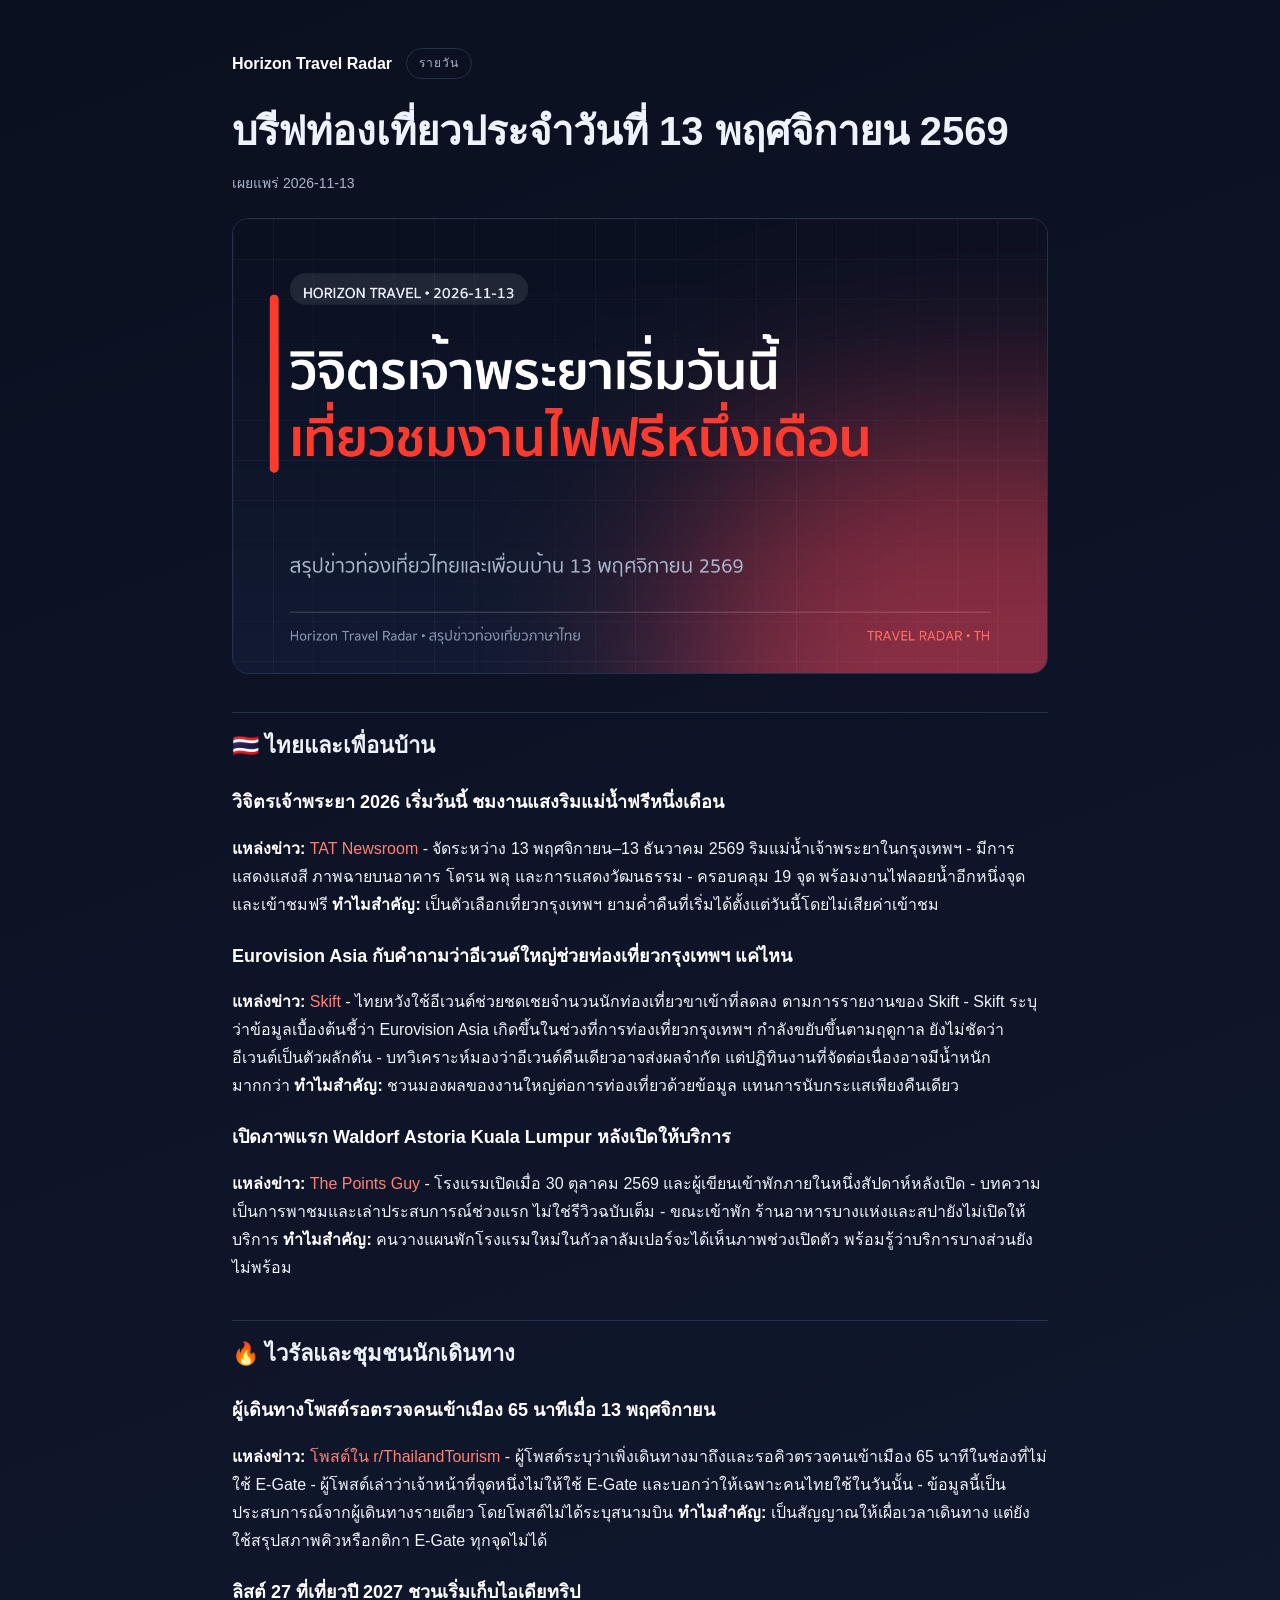
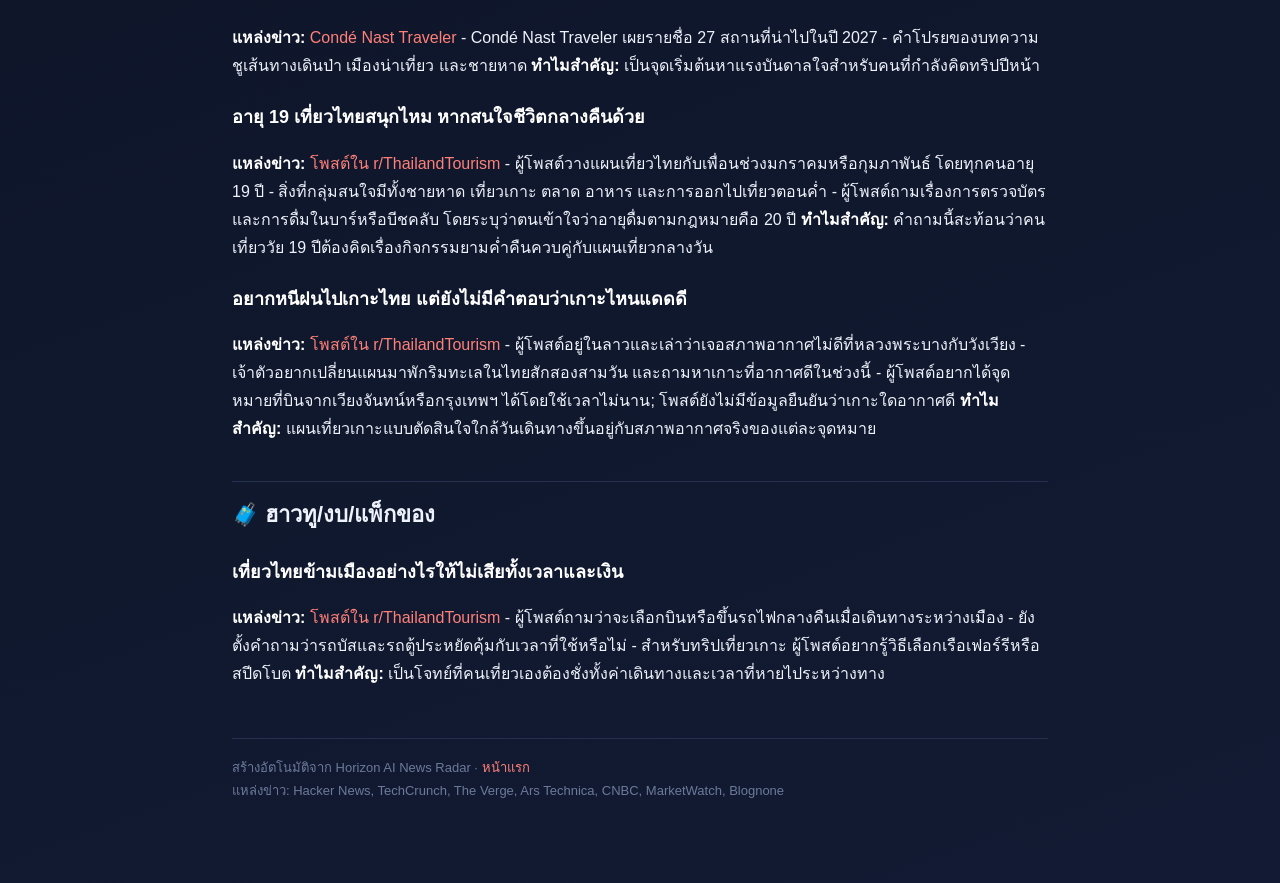
==== docs/2026-11-13.html @ cc233606 "radar: 2026-11-13" ====
<!doctype html>
<html lang="th"><head>
<meta charset="utf-8">
<meta name="viewport" content="width=device-width,initial-scale=1">
<title>บรีฟท่องเที่ยวประจำวันที่ 13 พฤศจิกายน 2569</title>
<meta name="description" content="Horizon AI News Radar — สรุปข่าว AI/เทคโนโลยี/การเงิน ภาษาไทยรายวัน">
<meta property="og:title" content="บรีฟท่องเที่ยวประจำวันที่ 13 พฤศจิกายน 2569">
<meta property="og:description" content="สรุปข่าว AI/Tech/Finance ภาษาไทยรายวัน">
<meta property="og:image" content="https://tstevy3a.github.io/horizon-travel-radar/img/cover-2026-11-13.jpg">
<link rel="stylesheet" href="assets/style.css">
</head><body><div class="wrap">
<header class="top">
  <a href="index.html" style="color:#fff;font-weight:700;font-size:16px">Horizon Travel Radar</a>
  <span class="badge">รายวัน</span>
</header>
<h1>บรีฟท่องเที่ยวประจำวันที่ 13 พฤศจิกายน 2569</h1>
<p class="meta">เผยแพร่ 2026-11-13</p>
<img class="cover" src="img/cover-2026-11-13.jpg" alt="ภาพปกข่าว 2026-11-13">
<article><h2>🇹🇭 ไทยและเพื่อนบ้าน</h2>
<h3>วิจิตรเจ้าพระยา 2026 เริ่มวันนี้ ชมงานแสงริมแม่น้ำฟรีหนึ่งเดือน</h3>
<p><strong>แหล่งข่าว:</strong> <a href="https://www.tatnews.org/2026/11/vijit-chao-phraya-2026-brings-a-month-long-spectacle-of-light-and-imagination-to-bangkoks-riverfront/">TAT Newsroom</a>
- จัดระหว่าง 13 พฤศจิกายน–13 ธันวาคม 2569 ริมแม่น้ำเจ้าพระยาในกรุงเทพฯ
- มีการแสดงแสงสี ภาพฉายบนอาคาร โดรน พลุ และการแสดงวัฒนธรรม
- ครอบคลุม 19 จุด พร้อมงานไฟลอยน้ำอีกหนึ่งจุด และเข้าชมฟรี
<strong>ทำไมสำคัญ:</strong> เป็นตัวเลือกเที่ยวกรุงเทพฯ ยามค่ำคืนที่เริ่มได้ตั้งแต่วันนี้โดยไม่เสียค่าเข้าชม</p>
<h3>Eurovision Asia กับคำถามว่าอีเวนต์ใหญ่ช่วยท่องเที่ยวกรุงเทพฯ แค่ไหน</h3>
<p><strong>แหล่งข่าว:</strong> <a href="https://skift.com/2026/11/12/one-night-in-bangkok-eurovision-asia-tests-thailands-bet-on-events/">Skift</a>
- ไทยหวังใช้อีเวนต์ช่วยชดเชยจำนวนนักท่องเที่ยวขาเข้าที่ลดลง ตามการรายงานของ Skift
- Skift ระบุว่าข้อมูลเบื้องต้นชี้ว่า Eurovision Asia เกิดขึ้นในช่วงที่การท่องเที่ยวกรุงเทพฯ กำลังขยับขึ้นตามฤดูกาล ยังไม่ชัดว่าอีเวนต์เป็นตัวผลักดัน
- บทวิเคราะห์มองว่าอีเวนต์คืนเดียวอาจส่งผลจำกัด แต่ปฏิทินงานที่จัดต่อเนื่องอาจมีน้ำหนักมากกว่า
<strong>ทำไมสำคัญ:</strong> ชวนมองผลของงานใหญ่ต่อการท่องเที่ยวด้วยข้อมูล แทนการนับกระแสเพียงคืนเดียว</p>
<h3>เปิดภาพแรก Waldorf Astoria Kuala Lumpur หลังเปิดให้บริการ</h3>
<p><strong>แหล่งข่าว:</strong> <a href="https://thepointsguy.com/hotel/reviews/waldorf-astoria-kuala-lumpur/">The Points Guy</a>
- โรงแรมเปิดเมื่อ 30 ตุลาคม 2569 และผู้เขียนเข้าพักภายในหนึ่งสัปดาห์หลังเปิด
- บทความเป็นการพาชมและเล่าประสบการณ์ช่วงแรก ไม่ใช่รีวิวฉบับเต็ม
- ขณะเข้าพัก ร้านอาหารบางแห่งและสปายังไม่เปิดให้บริการ
<strong>ทำไมสำคัญ:</strong> คนวางแผนพักโรงแรมใหม่ในกัวลาลัมเปอร์จะได้เห็นภาพช่วงเปิดตัว พร้อมรู้ว่าบริการบางส่วนยังไม่พร้อม</p>
<h2>🔥 ไวรัลและชุมชนนักเดินทาง</h2>
<h3>ผู้เดินทางโพสต์รอตรวจคนเข้าเมือง 65 นาทีเมื่อ 13 พฤศจิกายน</h3>
<p><strong>แหล่งข่าว:</strong> <a href="https://www.reddit.com/r/ThailandTourism/comments/1xv0k3v/airport_immigration_today_1311/">โพสต์ใน r/ThailandTourism</a>
- ผู้โพสต์ระบุว่าเพิ่งเดินทางมาถึงและรอคิวตรวจคนเข้าเมือง 65 นาทีในช่องที่ไม่ใช้ E-Gate
- ผู้โพสต์เล่าว่าเจ้าหน้าที่จุดหนึ่งไม่ให้ใช้ E-Gate และบอกว่าให้เฉพาะคนไทยใช้ในวันนั้น
- ข้อมูลนี้เป็นประสบการณ์จากผู้เดินทางรายเดียว โดยโพสต์ไม่ได้ระบุสนามบิน
<strong>ทำไมสำคัญ:</strong> เป็นสัญญาณให้เผื่อเวลาเดินทาง แต่ยังใช้สรุปสภาพคิวหรือกติกา E-Gate ทุกจุดไม่ได้</p>
<h3>ลิสต์ 27 ที่เที่ยวปี 2027 ชวนเริ่มเก็บไอเดียทริป</h3>
<p><strong>แหล่งข่าว:</strong> <a href="https://www.cntraveler.com/story/27-best-places-to-go-in-2027">Condé Nast Traveler</a>
- Condé Nast Traveler เผยรายชื่อ 27 สถานที่น่าไปในปี 2027
- คำโปรยของบทความชูเส้นทางเดินป่า เมืองน่าเที่ยว และชายหาด
<strong>ทำไมสำคัญ:</strong> เป็นจุดเริ่มต้นหาแรงบันดาลใจสำหรับคนที่กำลังคิดทริปปีหน้า</p>
<h3>อายุ 19 เที่ยวไทยสนุกไหม หากสนใจชีวิตกลางคืนด้วย</h3>
<p><strong>แหล่งข่าว:</strong> <a href="https://www.reddit.com/r/ThailandTourism/comments/1xv0mwa/is_thailand_worth_visiting_at_19_drinking_age/">โพสต์ใน r/ThailandTourism</a>
- ผู้โพสต์วางแผนเที่ยวไทยกับเพื่อนช่วงมกราคมหรือกุมภาพันธ์ โดยทุกคนอายุ 19 ปี
- สิ่งที่กลุ่มสนใจมีทั้งชายหาด เที่ยวเกาะ ตลาด อาหาร และการออกไปเที่ยวตอนค่ำ
- ผู้โพสต์ถามเรื่องการตรวจบัตรและการดื่มในบาร์หรือบีชคลับ โดยระบุว่าตนเข้าใจว่าอายุดื่มตามกฎหมายคือ 20 ปี
<strong>ทำไมสำคัญ:</strong> คำถามนี้สะท้อนว่าคนเที่ยววัย 19 ปีต้องคิดเรื่องกิจกรรมยามค่ำคืนควบคู่กับแผนเที่ยวกลางวัน</p>
<h3>อยากหนีฝนไปเกาะไทย แต่ยังไม่มีคำตอบว่าเกาะไหนแดดดี</h3>
<p><strong>แหล่งข่าว:</strong> <a href="https://www.reddit.com/r/ThailandTourism/comments/1xuyj2e/thai_island_with_best_weather_right_now/">โพสต์ใน r/ThailandTourism</a>
- ผู้โพสต์อยู่ในลาวและเล่าว่าเจอสภาพอากาศไม่ดีที่หลวงพระบางกับวังเวียง
- เจ้าตัวอยากเปลี่ยนแผนมาพักริมทะเลในไทยสักสองสามวัน และถามหาเกาะที่อากาศดีในช่วงนี้
- ผู้โพสต์อยากได้จุดหมายที่บินจากเวียงจันทน์หรือกรุงเทพฯ ได้โดยใช้เวลาไม่นาน; โพสต์ยังไม่มีข้อมูลยืนยันว่าเกาะใดอากาศดี
<strong>ทำไมสำคัญ:</strong> แผนเที่ยวเกาะแบบตัดสินใจใกล้วันเดินทางขึ้นอยู่กับสภาพอากาศจริงของแต่ละจุดหมาย</p>
<h2>🧳 ฮาวทู/งบ/แพ็กของ</h2>
<h3>เที่ยวไทยข้ามเมืองอย่างไรให้ไม่เสียทั้งเวลาและเงิน</h3>
<p><strong>แหล่งข่าว:</strong> <a href="https://www.reddit.com/r/ThailandTourism/comments/1xuy0tl/getting_around_thailand_how_do_you_avoid_wasting/">โพสต์ใน r/ThailandTourism</a>
- ผู้โพสต์ถามว่าจะเลือกบินหรือขึ้นรถไฟกลางคืนเมื่อเดินทางระหว่างเมือง
- ยังตั้งคำถามว่ารถบัสและรถตู้ประหยัดคุ้มกับเวลาที่ใช้หรือไม่
- สำหรับทริปเที่ยวเกาะ ผู้โพสต์อยากรู้วิธีเลือกเรือเฟอร์รีหรือสปีดโบต
<strong>ทำไมสำคัญ:</strong> เป็นโจทย์ที่คนเที่ยวเองต้องชั่งทั้งค่าเดินทางและเวลาที่หายไประหว่างทาง</p></article>
<footer>
  สร้างอัตโนมัติจาก Horizon AI News Radar · <a href="https://tstevy3a.github.io/horizon-travel-radar/">หน้าแรก</a><br>
  แหล่งข่าว: Hacker News, TechCrunch, The Verge, Ars Technica, CNBC, MarketWatch, Blognone
</footer>
</div></body></html>
---- docs/assets/style.css ----
:root{--ink:#0b1020;--ink2:#121b33;--accent:#ff3b30;--muted:#a8b5cd;--line:#24304d}
*{box-sizing:border-box}
body{margin:0;background:linear-gradient(160deg,var(--ink),var(--ink2));color:#eef2fa;
 font-family:"Sukhumvit Set","IBM Plex Sans Thai",-apple-system,BlinkMacSystemFont,"Segoe UI",sans-serif;
 line-height:1.75;-webkit-font-smoothing:antialiased}
a{color:#ff8078;text-decoration:none}a:hover{text-decoration:underline}
.wrap{max-width:860px;margin:0 auto;padding:32px 22px 80px}
header.top{display:flex;align-items:center;gap:14px;padding:16px 0 8px}
.badge{border:1px solid var(--line);border-radius:999px;padding:4px 12px;font-size:12px;color:var(--muted);letter-spacing:.08em}
h1{font-size:clamp(26px,4vw,40px);line-height:1.3;margin:18px 0 6px}
.meta{color:var(--muted);font-size:14px;margin-bottom:22px}
.cover{width:100%;border-radius:16px;display:block;margin:8px 0 28px;border:1px solid var(--line)}
article h2{font-size:22px;margin:38px 0 10px;padding-top:14px;border-top:1px solid var(--line)}
article h3{font-size:18px;margin:22px 0 8px;color:#fff}
article p,article li{font-size:16px}
article blockquote{margin:0 0 22px;padding:12px 16px;border-left:3px solid var(--accent);
 background:rgba(255,255,255,.04);border-radius:0 10px 10px 0;color:var(--muted);font-size:14px}
article ul{padding-left:22px}
article hr{border:0;border-top:1px dashed var(--line);margin:30px 0}
article strong{color:#fff}
article code{background:rgba(255,255,255,.08);padding:2px 6px;border-radius:6px;font-size:13px}
.card{display:block;border:1px solid var(--line);border-radius:16px;padding:18px 20px;margin:14px 0;
 background:rgba(255,255,255,.03);transition:border-color .2s}
.card:hover{border-color:#4a5a82;text-decoration:none}
.card .d{color:var(--muted);font-size:13px;letter-spacing:.06em}
.card .t{color:#fff;font-size:18px;font-weight:600;margin-top:4px}
.card .s{color:var(--muted);font-size:14px;margin-top:6px}
footer{margin-top:50px;color:#6c7a99;font-size:13px;border-top:1px solid var(--line);padding-top:18px}
nav a{margin-right:16px;font-size:14px}
@media (max-width:560px){.wrap{padding:20px 16px 60px}}
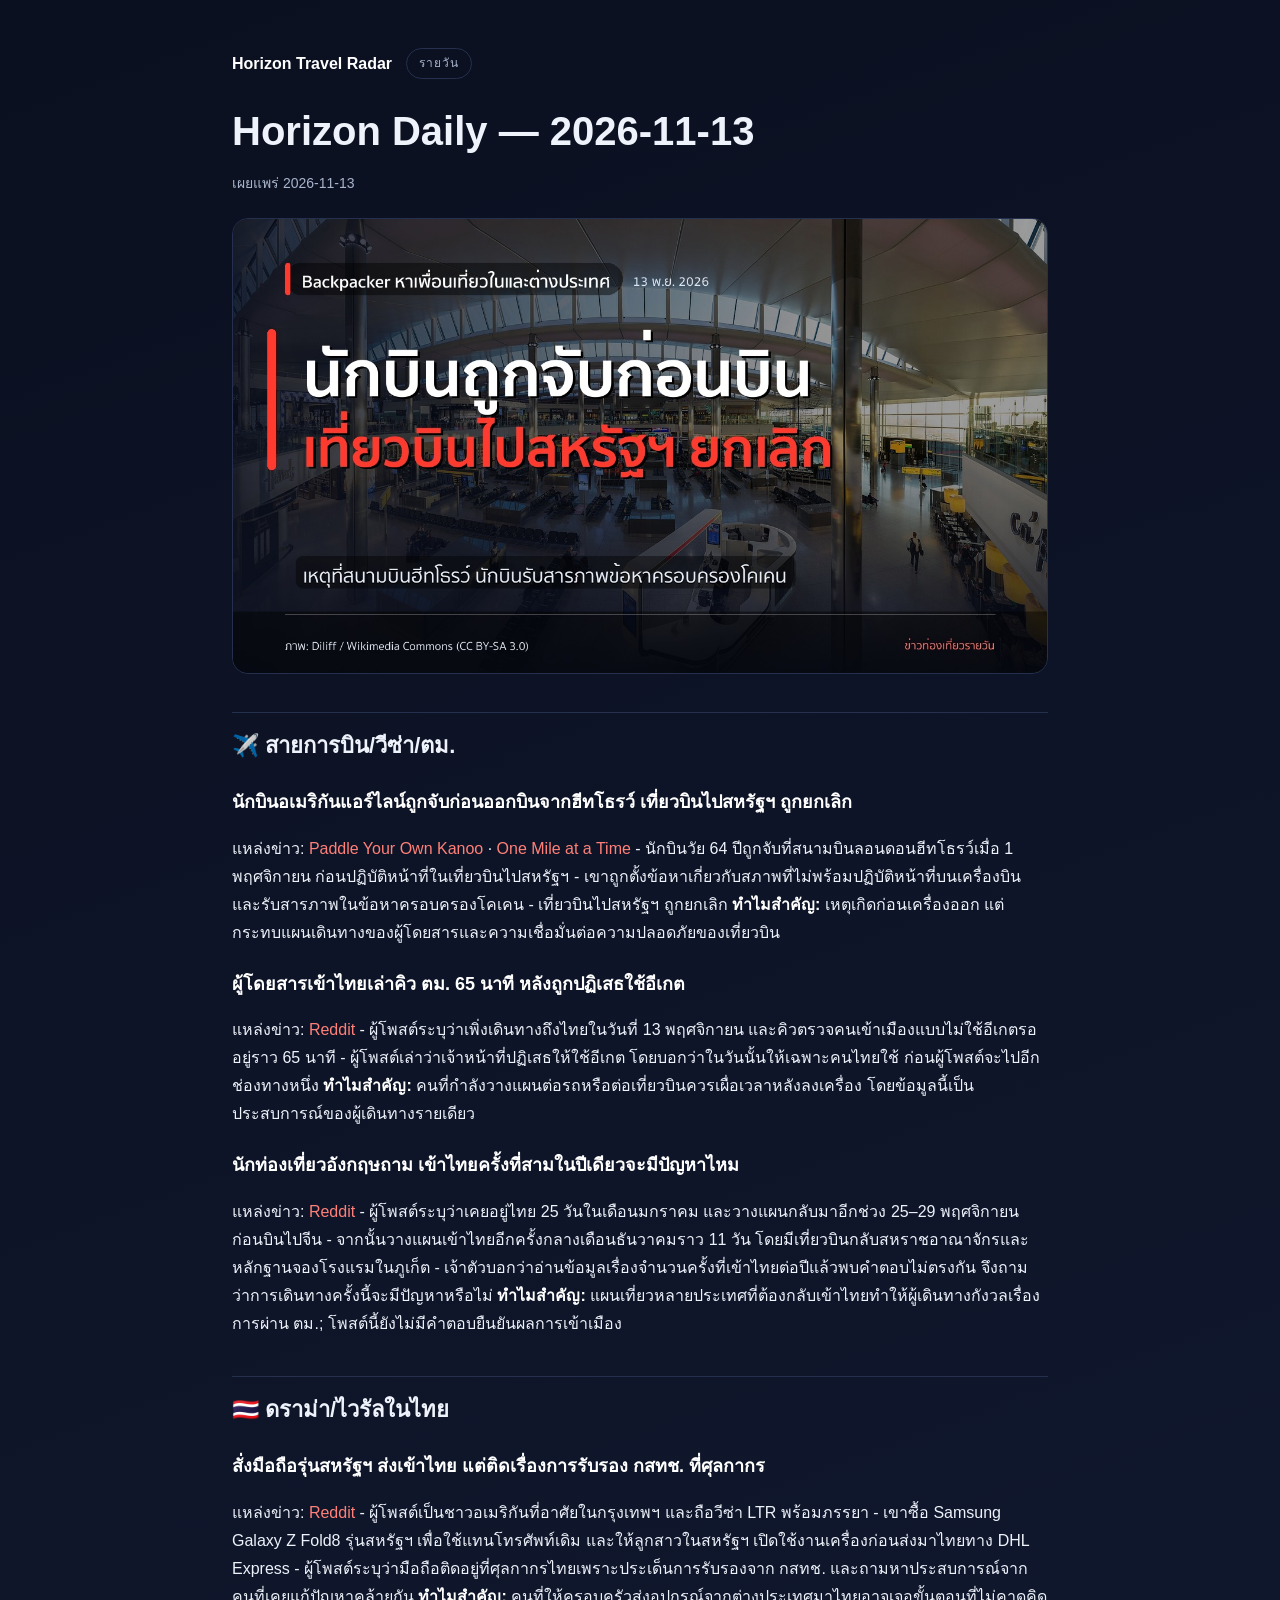
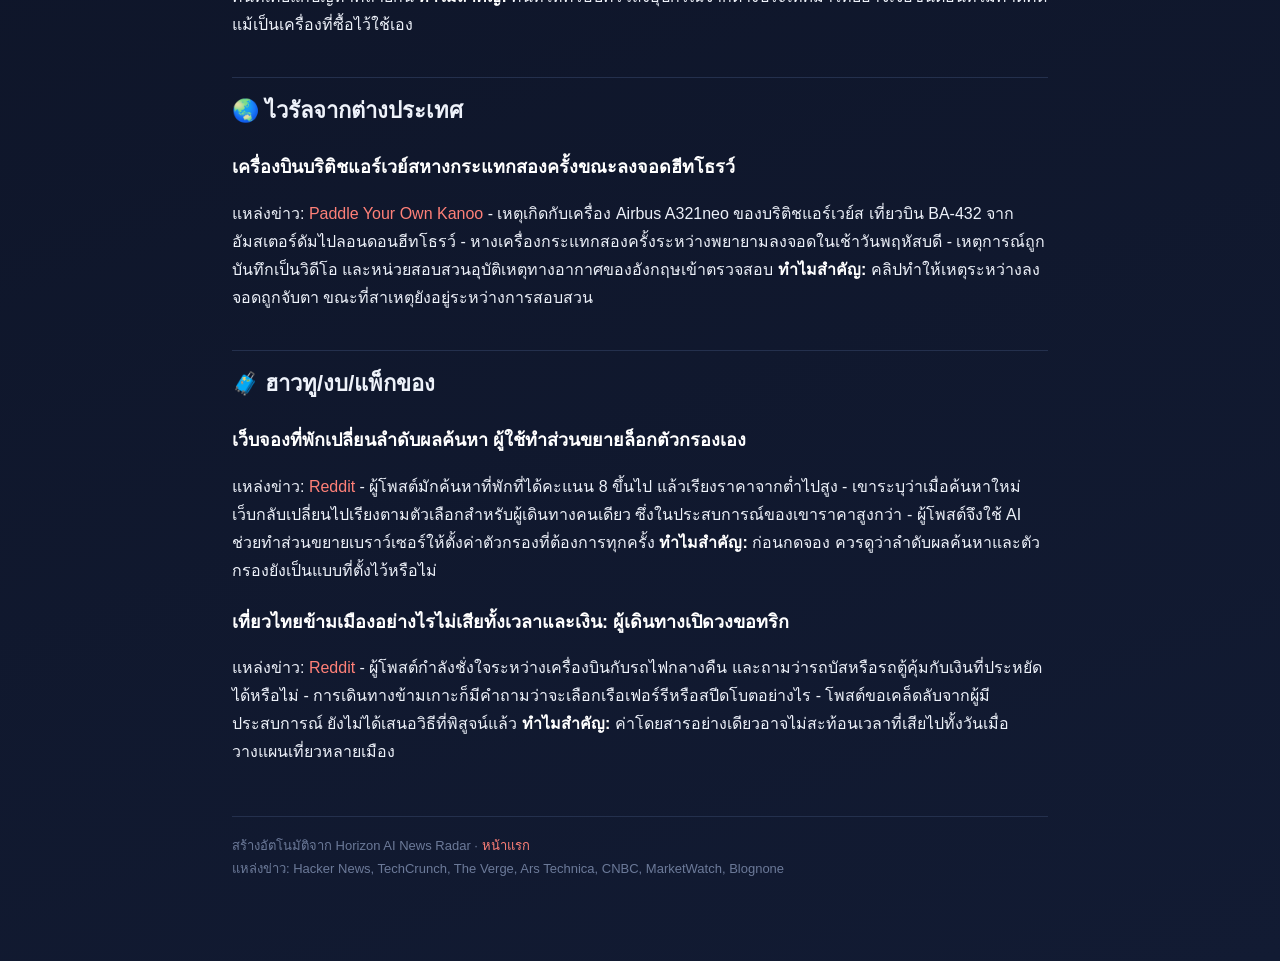
==== commit a5da9b8f: "radar: 2026-11-13" ====
--- a/docs/2026-11-13.html
+++ b/docs/2026-11-13.html
@@ -2,9 +2,9 @@
 <html lang="th"><head>
 <meta charset="utf-8">
 <meta name="viewport" content="width=device-width,initial-scale=1">
-<title>บรีฟท่องเที่ยวประจำวันที่ 13 พฤศจิกายน 2569</title>
+<title>Horizon Daily — 2026-11-13</title>
 <meta name="description" content="Horizon AI News Radar — สรุปข่าว AI/เทคโนโลยี/การเงิน ภาษาไทยรายวัน">
-<meta property="og:title" content="บรีฟท่องเที่ยวประจำวันที่ 13 พฤศจิกายน 2569">
+<meta property="og:title" content="Horizon Daily — 2026-11-13">
 <meta property="og:description" content="สรุปข่าว AI/Tech/Finance ภาษาไทยรายวัน">
 <meta property="og:image" content="https://tstevy3a.github.io/horizon-travel-radar/img/cover-2026-11-13.jpg">
 <link rel="stylesheet" href="assets/style.css">
@@ -13,59 +13,54 @@
   <a href="index.html" style="color:#fff;font-weight:700;font-size:16px">Horizon Travel Radar</a>
   <span class="badge">รายวัน</span>
 </header>
-<h1>บรีฟท่องเที่ยวประจำวันที่ 13 พฤศจิกายน 2569</h1>
+<h1>Horizon Daily — 2026-11-13</h1>
 <p class="meta">เผยแพร่ 2026-11-13</p>
 <img class="cover" src="img/cover-2026-11-13.jpg" alt="ภาพปกข่าว 2026-11-13">
-<article><h2>🇹🇭 ไทยและเพื่อนบ้าน</h2>
-<h3>วิจิตรเจ้าพระยา 2026 เริ่มวันนี้ ชมงานแสงริมแม่น้ำฟรีหนึ่งเดือน</h3>
-<p><strong>แหล่งข่าว:</strong> <a href="https://www.tatnews.org/2026/11/vijit-chao-phraya-2026-brings-a-month-long-spectacle-of-light-and-imagination-to-bangkoks-riverfront/">TAT Newsroom</a>
-- จัดระหว่าง 13 พฤศจิกายน–13 ธันวาคม 2569 ริมแม่น้ำเจ้าพระยาในกรุงเทพฯ
-- มีการแสดงแสงสี ภาพฉายบนอาคาร โดรน พลุ และการแสดงวัฒนธรรม
-- ครอบคลุม 19 จุด พร้อมงานไฟลอยน้ำอีกหนึ่งจุด และเข้าชมฟรี
-<strong>ทำไมสำคัญ:</strong> เป็นตัวเลือกเที่ยวกรุงเทพฯ ยามค่ำคืนที่เริ่มได้ตั้งแต่วันนี้โดยไม่เสียค่าเข้าชม</p>
-<h3>Eurovision Asia กับคำถามว่าอีเวนต์ใหญ่ช่วยท่องเที่ยวกรุงเทพฯ แค่ไหน</h3>
-<p><strong>แหล่งข่าว:</strong> <a href="https://skift.com/2026/11/12/one-night-in-bangkok-eurovision-asia-tests-thailands-bet-on-events/">Skift</a>
-- ไทยหวังใช้อีเวนต์ช่วยชดเชยจำนวนนักท่องเที่ยวขาเข้าที่ลดลง ตามการรายงานของ Skift
-- Skift ระบุว่าข้อมูลเบื้องต้นชี้ว่า Eurovision Asia เกิดขึ้นในช่วงที่การท่องเที่ยวกรุงเทพฯ กำลังขยับขึ้นตามฤดูกาล ยังไม่ชัดว่าอีเวนต์เป็นตัวผลักดัน
-- บทวิเคราะห์มองว่าอีเวนต์คืนเดียวอาจส่งผลจำกัด แต่ปฏิทินงานที่จัดต่อเนื่องอาจมีน้ำหนักมากกว่า
-<strong>ทำไมสำคัญ:</strong> ชวนมองผลของงานใหญ่ต่อการท่องเที่ยวด้วยข้อมูล แทนการนับกระแสเพียงคืนเดียว</p>
-<h3>เปิดภาพแรก Waldorf Astoria Kuala Lumpur หลังเปิดให้บริการ</h3>
-<p><strong>แหล่งข่าว:</strong> <a href="https://thepointsguy.com/hotel/reviews/waldorf-astoria-kuala-lumpur/">The Points Guy</a>
-- โรงแรมเปิดเมื่อ 30 ตุลาคม 2569 และผู้เขียนเข้าพักภายในหนึ่งสัปดาห์หลังเปิด
-- บทความเป็นการพาชมและเล่าประสบการณ์ช่วงแรก ไม่ใช่รีวิวฉบับเต็ม
-- ขณะเข้าพัก ร้านอาหารบางแห่งและสปายังไม่เปิดให้บริการ
-<strong>ทำไมสำคัญ:</strong> คนวางแผนพักโรงแรมใหม่ในกัวลาลัมเปอร์จะได้เห็นภาพช่วงเปิดตัว พร้อมรู้ว่าบริการบางส่วนยังไม่พร้อม</p>
-<h2>🔥 ไวรัลและชุมชนนักเดินทาง</h2>
-<h3>ผู้เดินทางโพสต์รอตรวจคนเข้าเมือง 65 นาทีเมื่อ 13 พฤศจิกายน</h3>
-<p><strong>แหล่งข่าว:</strong> <a href="https://www.reddit.com/r/ThailandTourism/comments/1xv0k3v/airport_immigration_today_1311/">โพสต์ใน r/ThailandTourism</a>
-- ผู้โพสต์ระบุว่าเพิ่งเดินทางมาถึงและรอคิวตรวจคนเข้าเมือง 65 นาทีในช่องที่ไม่ใช้ E-Gate
-- ผู้โพสต์เล่าว่าเจ้าหน้าที่จุดหนึ่งไม่ให้ใช้ E-Gate และบอกว่าให้เฉพาะคนไทยใช้ในวันนั้น
-- ข้อมูลนี้เป็นประสบการณ์จากผู้เดินทางรายเดียว โดยโพสต์ไม่ได้ระบุสนามบิน
-<strong>ทำไมสำคัญ:</strong> เป็นสัญญาณให้เผื่อเวลาเดินทาง แต่ยังใช้สรุปสภาพคิวหรือกติกา E-Gate ทุกจุดไม่ได้</p>
-<h3>ลิสต์ 27 ที่เที่ยวปี 2027 ชวนเริ่มเก็บไอเดียทริป</h3>
-<p><strong>แหล่งข่าว:</strong> <a href="https://www.cntraveler.com/story/27-best-places-to-go-in-2027">Condé Nast Traveler</a>
-- Condé Nast Traveler เผยรายชื่อ 27 สถานที่น่าไปในปี 2027
-- คำโปรยของบทความชูเส้นทางเดินป่า เมืองน่าเที่ยว และชายหาด
-<strong>ทำไมสำคัญ:</strong> เป็นจุดเริ่มต้นหาแรงบันดาลใจสำหรับคนที่กำลังคิดทริปปีหน้า</p>
-<h3>อายุ 19 เที่ยวไทยสนุกไหม หากสนใจชีวิตกลางคืนด้วย</h3>
-<p><strong>แหล่งข่าว:</strong> <a href="https://www.reddit.com/r/ThailandTourism/comments/1xv0mwa/is_thailand_worth_visiting_at_19_drinking_age/">โพสต์ใน r/ThailandTourism</a>
-- ผู้โพสต์วางแผนเที่ยวไทยกับเพื่อนช่วงมกราคมหรือกุมภาพันธ์ โดยทุกคนอายุ 19 ปี
-- สิ่งที่กลุ่มสนใจมีทั้งชายหาด เที่ยวเกาะ ตลาด อาหาร และการออกไปเที่ยวตอนค่ำ
-- ผู้โพสต์ถามเรื่องการตรวจบัตรและการดื่มในบาร์หรือบีชคลับ โดยระบุว่าตนเข้าใจว่าอายุดื่มตามกฎหมายคือ 20 ปี
-<strong>ทำไมสำคัญ:</strong> คำถามนี้สะท้อนว่าคนเที่ยววัย 19 ปีต้องคิดเรื่องกิจกรรมยามค่ำคืนควบคู่กับแผนเที่ยวกลางวัน</p>
-<h3>อยากหนีฝนไปเกาะไทย แต่ยังไม่มีคำตอบว่าเกาะไหนแดดดี</h3>
-<p><strong>แหล่งข่าว:</strong> <a href="https://www.reddit.com/r/ThailandTourism/comments/1xuyj2e/thai_island_with_best_weather_right_now/">โพสต์ใน r/ThailandTourism</a>
-- ผู้โพสต์อยู่ในลาวและเล่าว่าเจอสภาพอากาศไม่ดีที่หลวงพระบางกับวังเวียง
-- เจ้าตัวอยากเปลี่ยนแผนมาพักริมทะเลในไทยสักสองสามวัน และถามหาเกาะที่อากาศดีในช่วงนี้
-- ผู้โพสต์อยากได้จุดหมายที่บินจากเวียงจันทน์หรือกรุงเทพฯ ได้โดยใช้เวลาไม่นาน; โพสต์ยังไม่มีข้อมูลยืนยันว่าเกาะใดอากาศดี
-<strong>ทำไมสำคัญ:</strong> แผนเที่ยวเกาะแบบตัดสินใจใกล้วันเดินทางขึ้นอยู่กับสภาพอากาศจริงของแต่ละจุดหมาย</p>
+<article><h2>✈️ สายการบิน/วีซ่า/ตม.</h2>
+<h3>นักบินอเมริกันแอร์ไลน์ถูกจับก่อนออกบินจากฮีทโธรว์ เที่ยวบินไปสหรัฐฯ ถูกยกเลิก</h3>
+<p>แหล่งข่าว: <a href="https://www.paddleyourownkanoo.com/2026/11/12/veteran-american-airlines-pilot-arrested-before-takeoff-from-heathrow-for-being-unfit-due-to-drink-or-drugs/">Paddle Your Own Kanoo</a> · <a href="https://onemileatatime.com/news/american-airlines-pilot-arrested-heathrow-unfit-to-fly-having-cocaine/">One Mile at a Time</a>
+- นักบินวัย 64 ปีถูกจับที่สนามบินลอนดอนฮีทโธรว์เมื่อ 1 พฤศจิกายน ก่อนปฏิบัติหน้าที่ในเที่ยวบินไปสหรัฐฯ
+- เขาถูกตั้งข้อหาเกี่ยวกับสภาพที่ไม่พร้อมปฏิบัติหน้าที่บนเครื่องบิน และรับสารภาพในข้อหาครอบครองโคเคน
+- เที่ยวบินไปสหรัฐฯ ถูกยกเลิก
+<strong>ทำไมสำคัญ:</strong> เหตุเกิดก่อนเครื่องออก แต่กระทบแผนเดินทางของผู้โดยสารและความเชื่อมั่นต่อความปลอดภัยของเที่ยวบิน</p>
+<h3>ผู้โดยสารเข้าไทยเล่าคิว ตม. 65 นาที หลังถูกปฏิเสธใช้อีเกต</h3>
+<p>แหล่งข่าว: <a href="https://www.reddit.com/r/ThailandTourism/comments/1xv0k3v/airport_immigration_today_1311/">Reddit</a>
+- ผู้โพสต์ระบุว่าเพิ่งเดินทางถึงไทยในวันที่ 13 พฤศจิกายน และคิวตรวจคนเข้าเมืองแบบไม่ใช้อีเกตรออยู่ราว 65 นาที
+- ผู้โพสต์เล่าว่าเจ้าหน้าที่ปฏิเสธให้ใช้อีเกต โดยบอกว่าในวันนั้นให้เฉพาะคนไทยใช้ ก่อนผู้โพสต์จะไปอีกช่องทางหนึ่ง
+<strong>ทำไมสำคัญ:</strong> คนที่กำลังวางแผนต่อรถหรือต่อเที่ยวบินควรเผื่อเวลาหลังลงเครื่อง โดยข้อมูลนี้เป็นประสบการณ์ของผู้เดินทางรายเดียว</p>
+<h3>นักท่องเที่ยวอังกฤษถาม เข้าไทยครั้งที่สามในปีเดียวจะมีปัญหาไหม</h3>
+<p>แหล่งข่าว: <a href="https://www.reddit.com/r/ThailandTourism/comments/1xutats/ukbritish_traveller_entering_thailand_for_3rd/">Reddit</a>
+- ผู้โพสต์ระบุว่าเคยอยู่ไทย 25 วันในเดือนมกราคม และวางแผนกลับมาอีกช่วง 25–29 พฤศจิกายน ก่อนบินไปจีน
+- จากนั้นวางแผนเข้าไทยอีกครั้งกลางเดือนธันวาคมราว 11 วัน โดยมีเที่ยวบินกลับสหราชอาณาจักรและหลักฐานจองโรงแรมในภูเก็ต
+- เจ้าตัวบอกว่าอ่านข้อมูลเรื่องจำนวนครั้งที่เข้าไทยต่อปีแล้วพบคำตอบไม่ตรงกัน จึงถามว่าการเดินทางครั้งนี้จะมีปัญหาหรือไม่
+<strong>ทำไมสำคัญ:</strong> แผนเที่ยวหลายประเทศที่ต้องกลับเข้าไทยทำให้ผู้เดินทางกังวลเรื่องการผ่าน ตม.; โพสต์นี้ยังไม่มีคำตอบยืนยันผลการเข้าเมือง</p>
+<h2>🇹🇭 ดราม่า/ไวรัลในไทย</h2>
+<h3>สั่งมือถือรุ่นสหรัฐฯ ส่งเข้าไทย แต่ติดเรื่องการรับรอง กสทช. ที่ศุลกากร</h3>
+<p>แหล่งข่าว: <a href="https://www.reddit.com/r/Thailand/comments/1xuhfzi/anyone_successfully_cleared_a_usmarket_phone/">Reddit</a>
+- ผู้โพสต์เป็นชาวอเมริกันที่อาศัยในกรุงเทพฯ และถือวีซ่า LTR พร้อมภรรยา
+- เขาซื้อ Samsung Galaxy Z Fold8 รุ่นสหรัฐฯ เพื่อใช้แทนโทรศัพท์เดิม และให้ลูกสาวในสหรัฐฯ เปิดใช้งานเครื่องก่อนส่งมาไทยทาง DHL Express
+- ผู้โพสต์ระบุว่ามือถือติดอยู่ที่ศุลกากรไทยเพราะประเด็นการรับรองจาก กสทช. และถามหาประสบการณ์จากคนที่เคยแก้ปัญหาคล้ายกัน
+<strong>ทำไมสำคัญ:</strong> คนที่ให้ครอบครัวส่งอุปกรณ์จากต่างประเทศมาไทยอาจเจอขั้นตอนที่ไม่คาดคิด แม้เป็นเครื่องที่ซื้อไว้ใช้เอง</p>
+<h2>🌏 ไวรัลจากต่างประเทศ</h2>
+<h3>เครื่องบินบริติชแอร์เวย์สหางกระแทกสองครั้งขณะลงจอดฮีทโธรว์</h3>
+<p>แหล่งข่าว: <a href="https://www.paddleyourownkanoo.com/2026/11/12/accident-investigators-called-in-after-british-airways-airbus-a321-suffers-double-tailstrike-while-trying-to-land-at-heathrow/">Paddle Your Own Kanoo</a>
+- เหตุเกิดกับเครื่อง Airbus A321neo ของบริติชแอร์เวย์ส เที่ยวบิน BA-432 จากอัมสเตอร์ดัมไปลอนดอนฮีทโธรว์
+- หางเครื่องกระแทกสองครั้งระหว่างพยายามลงจอดในเช้าวันพฤหัสบดี
+- เหตุการณ์ถูกบันทึกเป็นวิดีโอ และหน่วยสอบสวนอุบัติเหตุทางอากาศของอังกฤษเข้าตรวจสอบ
+<strong>ทำไมสำคัญ:</strong> คลิปทำให้เหตุระหว่างลงจอดถูกจับตา ขณะที่สาเหตุยังอยู่ระหว่างการสอบสวน</p>
 <h2>🧳 ฮาวทู/งบ/แพ็กของ</h2>
-<h3>เที่ยวไทยข้ามเมืองอย่างไรให้ไม่เสียทั้งเวลาและเงิน</h3>
-<p><strong>แหล่งข่าว:</strong> <a href="https://www.reddit.com/r/ThailandTourism/comments/1xuy0tl/getting_around_thailand_how_do_you_avoid_wasting/">โพสต์ใน r/ThailandTourism</a>
-- ผู้โพสต์ถามว่าจะเลือกบินหรือขึ้นรถไฟกลางคืนเมื่อเดินทางระหว่างเมือง
-- ยังตั้งคำถามว่ารถบัสและรถตู้ประหยัดคุ้มกับเวลาที่ใช้หรือไม่
-- สำหรับทริปเที่ยวเกาะ ผู้โพสต์อยากรู้วิธีเลือกเรือเฟอร์รีหรือสปีดโบต
-<strong>ทำไมสำคัญ:</strong> เป็นโจทย์ที่คนเที่ยวเองต้องชั่งทั้งค่าเดินทางและเวลาที่หายไประหว่างทาง</p></article>
+<h3>เว็บจองที่พักเปลี่ยนลำดับผลค้นหา ผู้ใช้ทำส่วนขยายล็อกตัวกรองเอง</h3>
+<p>แหล่งข่าว: <a href="https://www.reddit.com/r/digitalnomad/comments/1xuuonk/booking_site_filter_fix/">Reddit</a>
+- ผู้โพสต์มักค้นหาที่พักที่ได้คะแนน 8 ขึ้นไป แล้วเรียงราคาจากต่ำไปสูง
+- เขาระบุว่าเมื่อค้นหาใหม่ เว็บกลับเปลี่ยนไปเรียงตามตัวเลือกสำหรับผู้เดินทางคนเดียว ซึ่งในประสบการณ์ของเขาราคาสูงกว่า
+- ผู้โพสต์จึงใช้ AI ช่วยทำส่วนขยายเบราว์เซอร์ให้ตั้งค่าตัวกรองที่ต้องการทุกครั้ง
+<strong>ทำไมสำคัญ:</strong> ก่อนกดจอง ควรดูว่าลำดับผลค้นหาและตัวกรองยังเป็นแบบที่ตั้งไว้หรือไม่</p>
+<h3>เที่ยวไทยข้ามเมืองอย่างไรไม่เสียทั้งเวลาและเงิน: ผู้เดินทางเปิดวงขอทริก</h3>
+<p>แหล่งข่าว: <a href="https://www.reddit.com/r/ThailandTourism/comments/1xuy0tl/getting_around_thailand_how_do_you_avoid_wasting/">Reddit</a>
+- ผู้โพสต์กำลังชั่งใจระหว่างเครื่องบินกับรถไฟกลางคืน และถามว่ารถบัสหรือรถตู้คุ้มกับเงินที่ประหยัดได้หรือไม่
+- การเดินทางข้ามเกาะก็มีคำถามว่าจะเลือกเรือเฟอร์รีหรือสปีดโบตอย่างไร
+- โพสต์ขอเคล็ดลับจากผู้มีประสบการณ์ ยังไม่ได้เสนอวิธีที่พิสูจน์แล้ว
+<strong>ทำไมสำคัญ:</strong> ค่าโดยสารอย่างเดียวอาจไม่สะท้อนเวลาที่เสียไปทั้งวันเมื่อวางแผนเที่ยวหลายเมือง</p></article>
 <footer>
   สร้างอัตโนมัติจาก Horizon AI News Radar · <a href="https://tstevy3a.github.io/horizon-travel-radar/">หน้าแรก</a><br>
   แหล่งข่าว: Hacker News, TechCrunch, The Verge, Ars Technica, CNBC, MarketWatch, Blognone
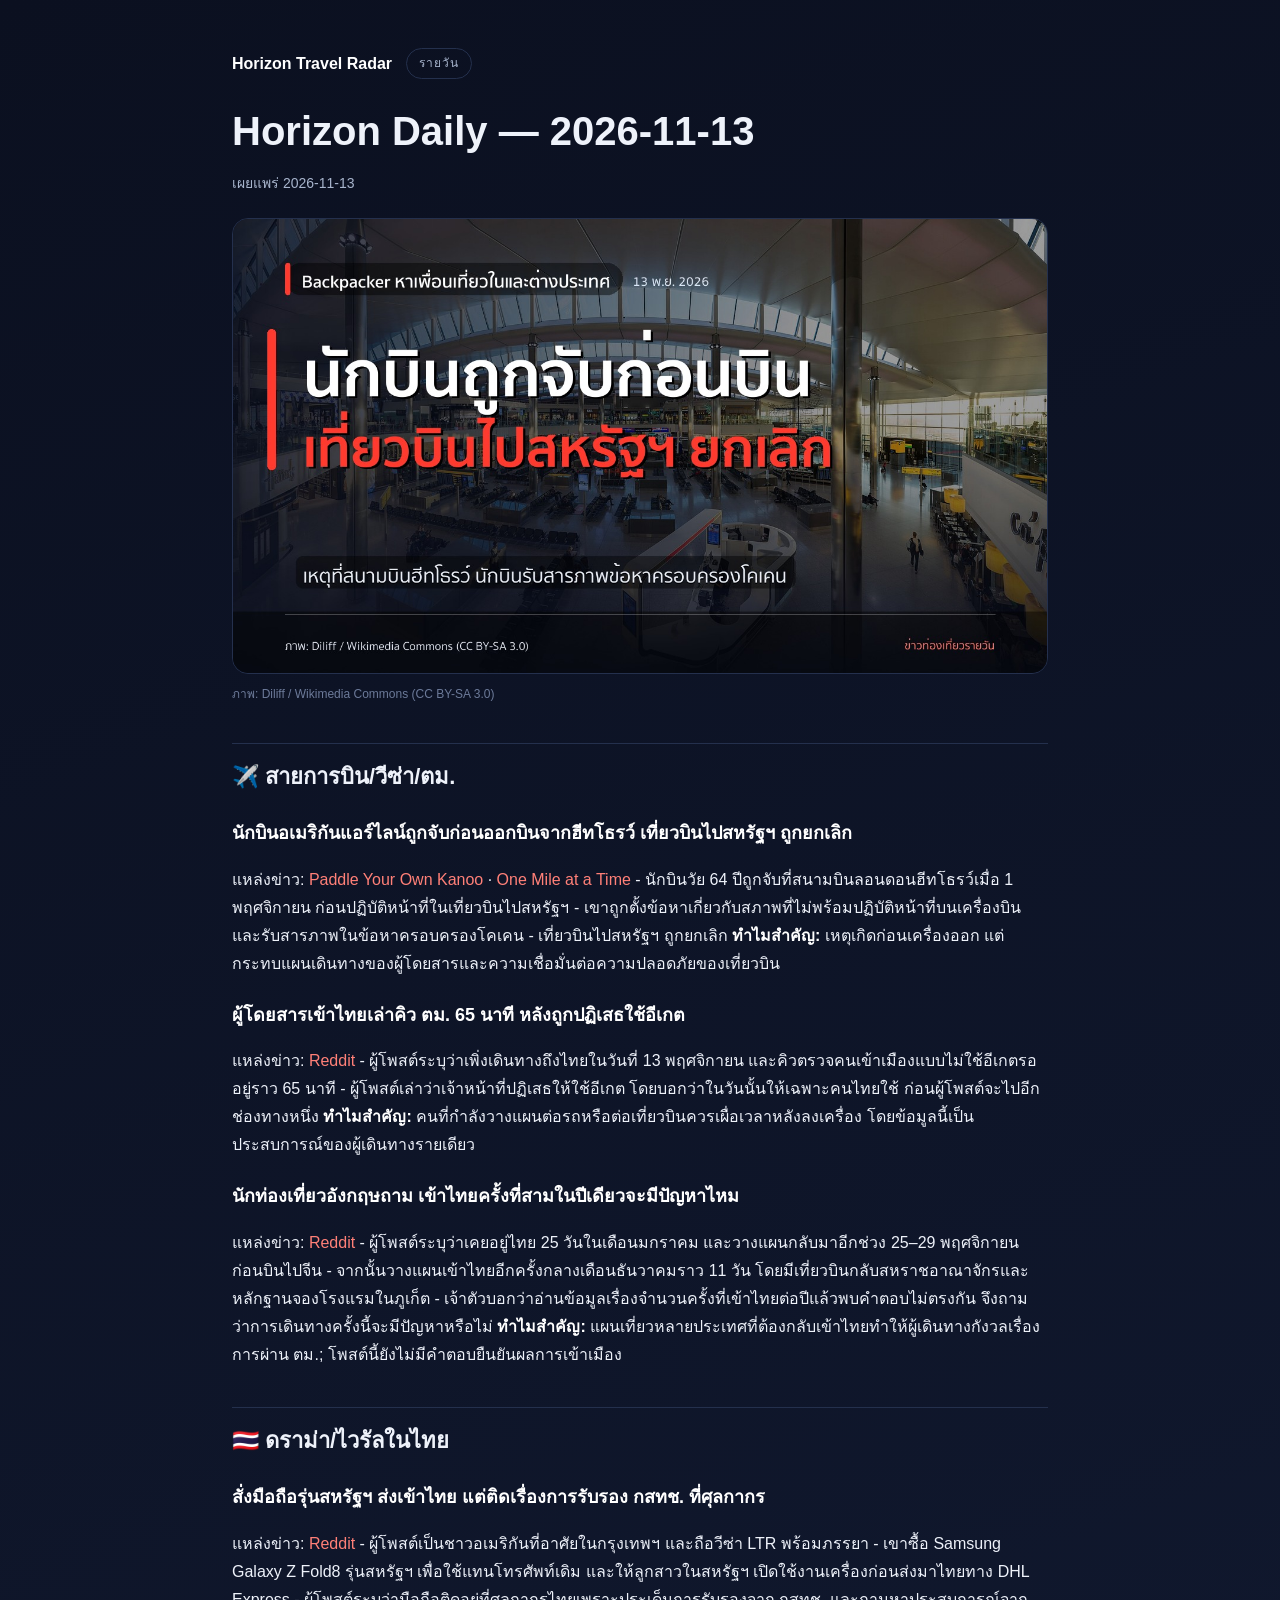
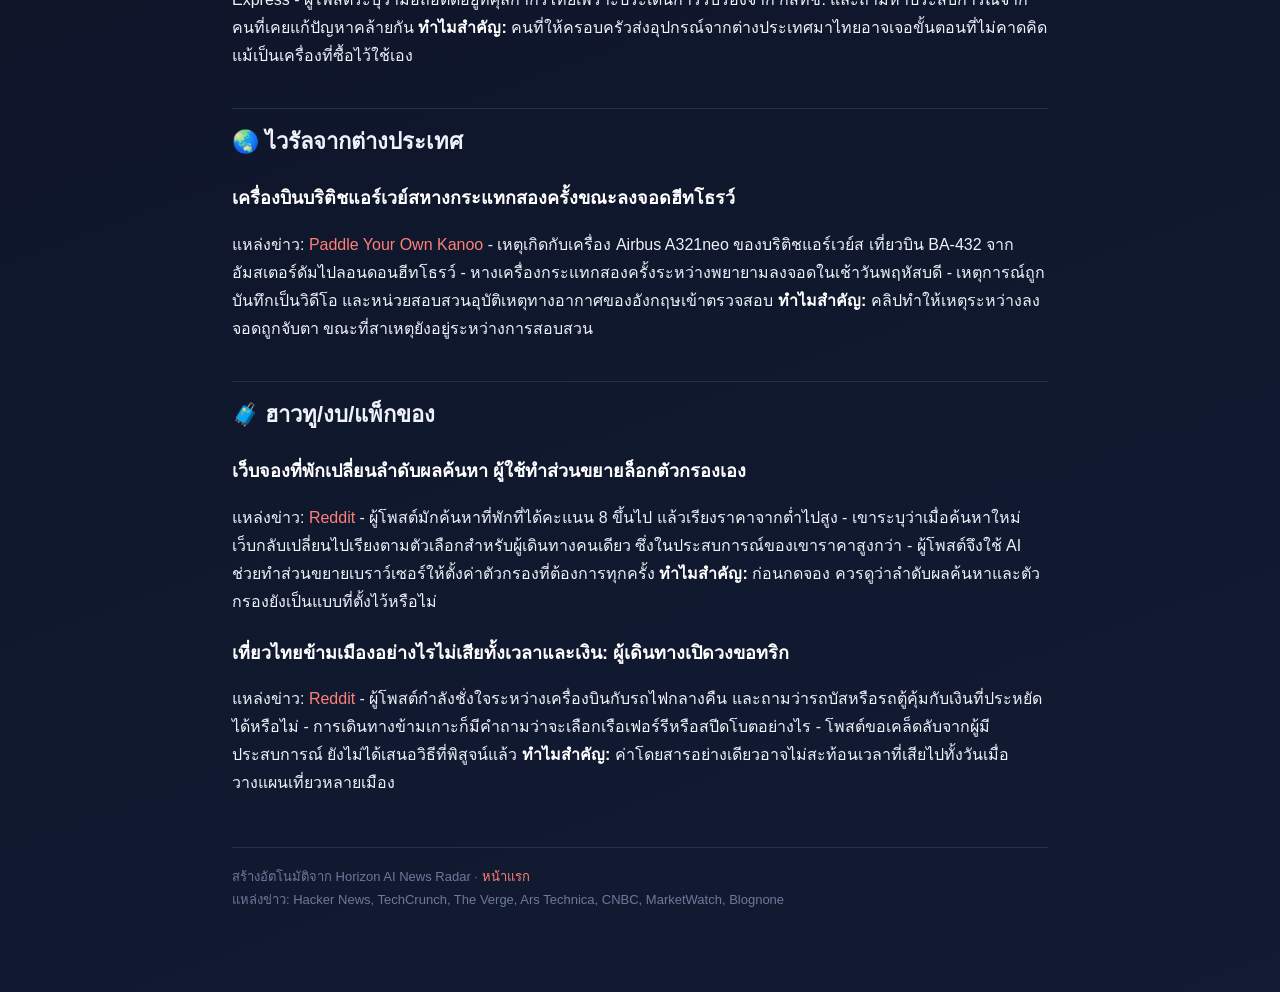
==== commit 9bdd4a1d: "radar: photo credit line" ====
--- a/docs/2026-11-13.html
+++ b/docs/2026-11-13.html
@@ -15,7 +15,7 @@
 </header>
 <h1>Horizon Daily — 2026-11-13</h1>
 <p class="meta">เผยแพร่ 2026-11-13</p>
-<img class="cover" src="img/cover-2026-11-13.jpg" alt="ภาพปกข่าว 2026-11-13">
+<img class="cover" src="img/cover-2026-11-13.jpg" alt="ภาพปกข่าว 2026-11-13"><p class="credit">ภาพ: Diliff / Wikimedia Commons (CC BY-SA 3.0)</p>
 <article><h2>✈️ สายการบิน/วีซ่า/ตม.</h2>
 <h3>นักบินอเมริกันแอร์ไลน์ถูกจับก่อนออกบินจากฮีทโธรว์ เที่ยวบินไปสหรัฐฯ ถูกยกเลิก</h3>
 <p>แหล่งข่าว: <a href="https://www.paddleyourownkanoo.com/2026/11/12/veteran-american-airlines-pilot-arrested-before-takeoff-from-heathrow-for-being-unfit-due-to-drink-or-drugs/">Paddle Your Own Kanoo</a> · <a href="https://onemileatatime.com/news/american-airlines-pilot-arrested-heathrow-unfit-to-fly-having-cocaine/">One Mile at a Time</a>
--- a/docs/assets/style.css
+++ b/docs/assets/style.css
@@ -9,7 +9,8 @@
 .badge{border:1px solid var(--line);border-radius:999px;padding:4px 12px;font-size:12px;color:var(--muted);letter-spacing:.08em}
 h1{font-size:clamp(26px,4vw,40px);line-height:1.3;margin:18px 0 6px}
 .meta{color:var(--muted);font-size:14px;margin-bottom:22px}
-.cover{width:100%;border-radius:16px;display:block;margin:8px 0 28px;border:1px solid var(--line)}
+.cover{width:100%;border-radius:16px;display:block;margin:8px 0 10px;border:1px solid var(--line)}
+.credit{color:#6c7a99;font-size:12px;margin:0 0 28px}
 article h2{font-size:22px;margin:38px 0 10px;padding-top:14px;border-top:1px solid var(--line)}
 article h3{font-size:18px;margin:22px 0 8px;color:#fff}
 article p,article li{font-size:16px}
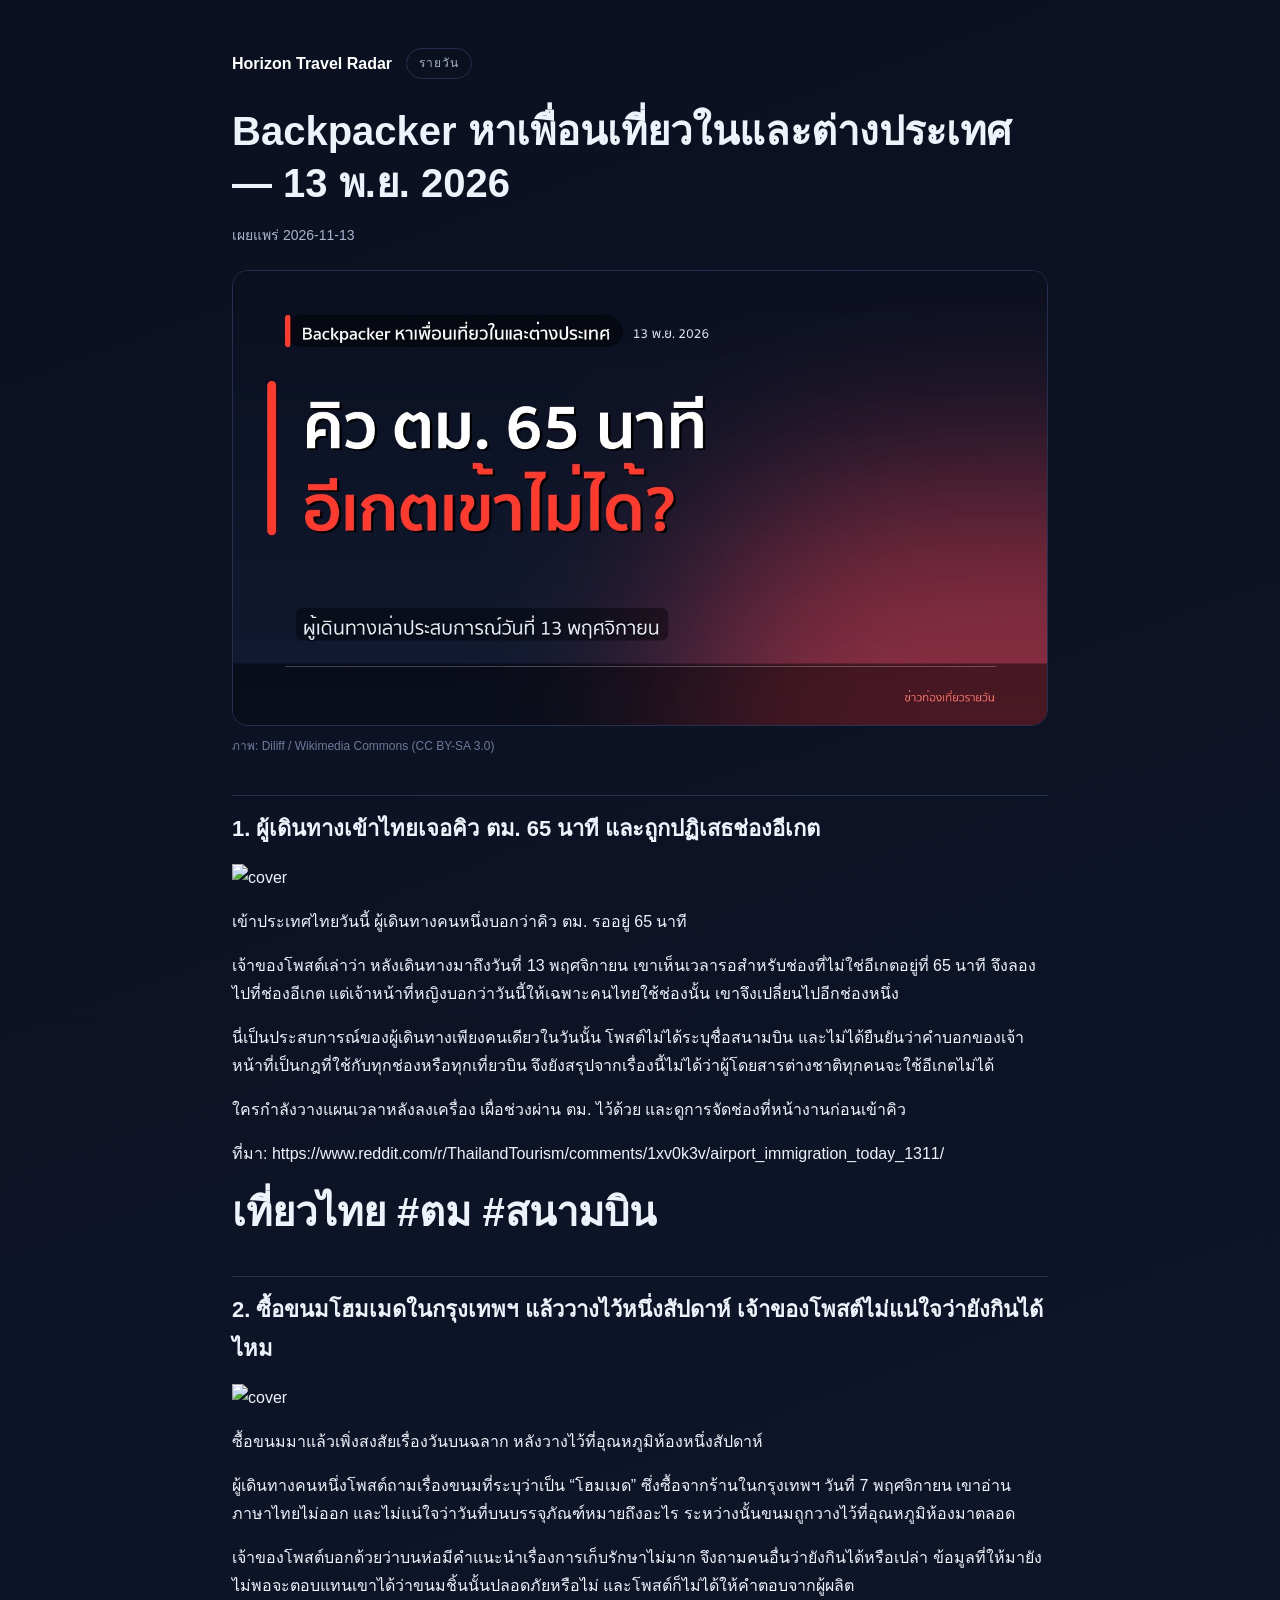
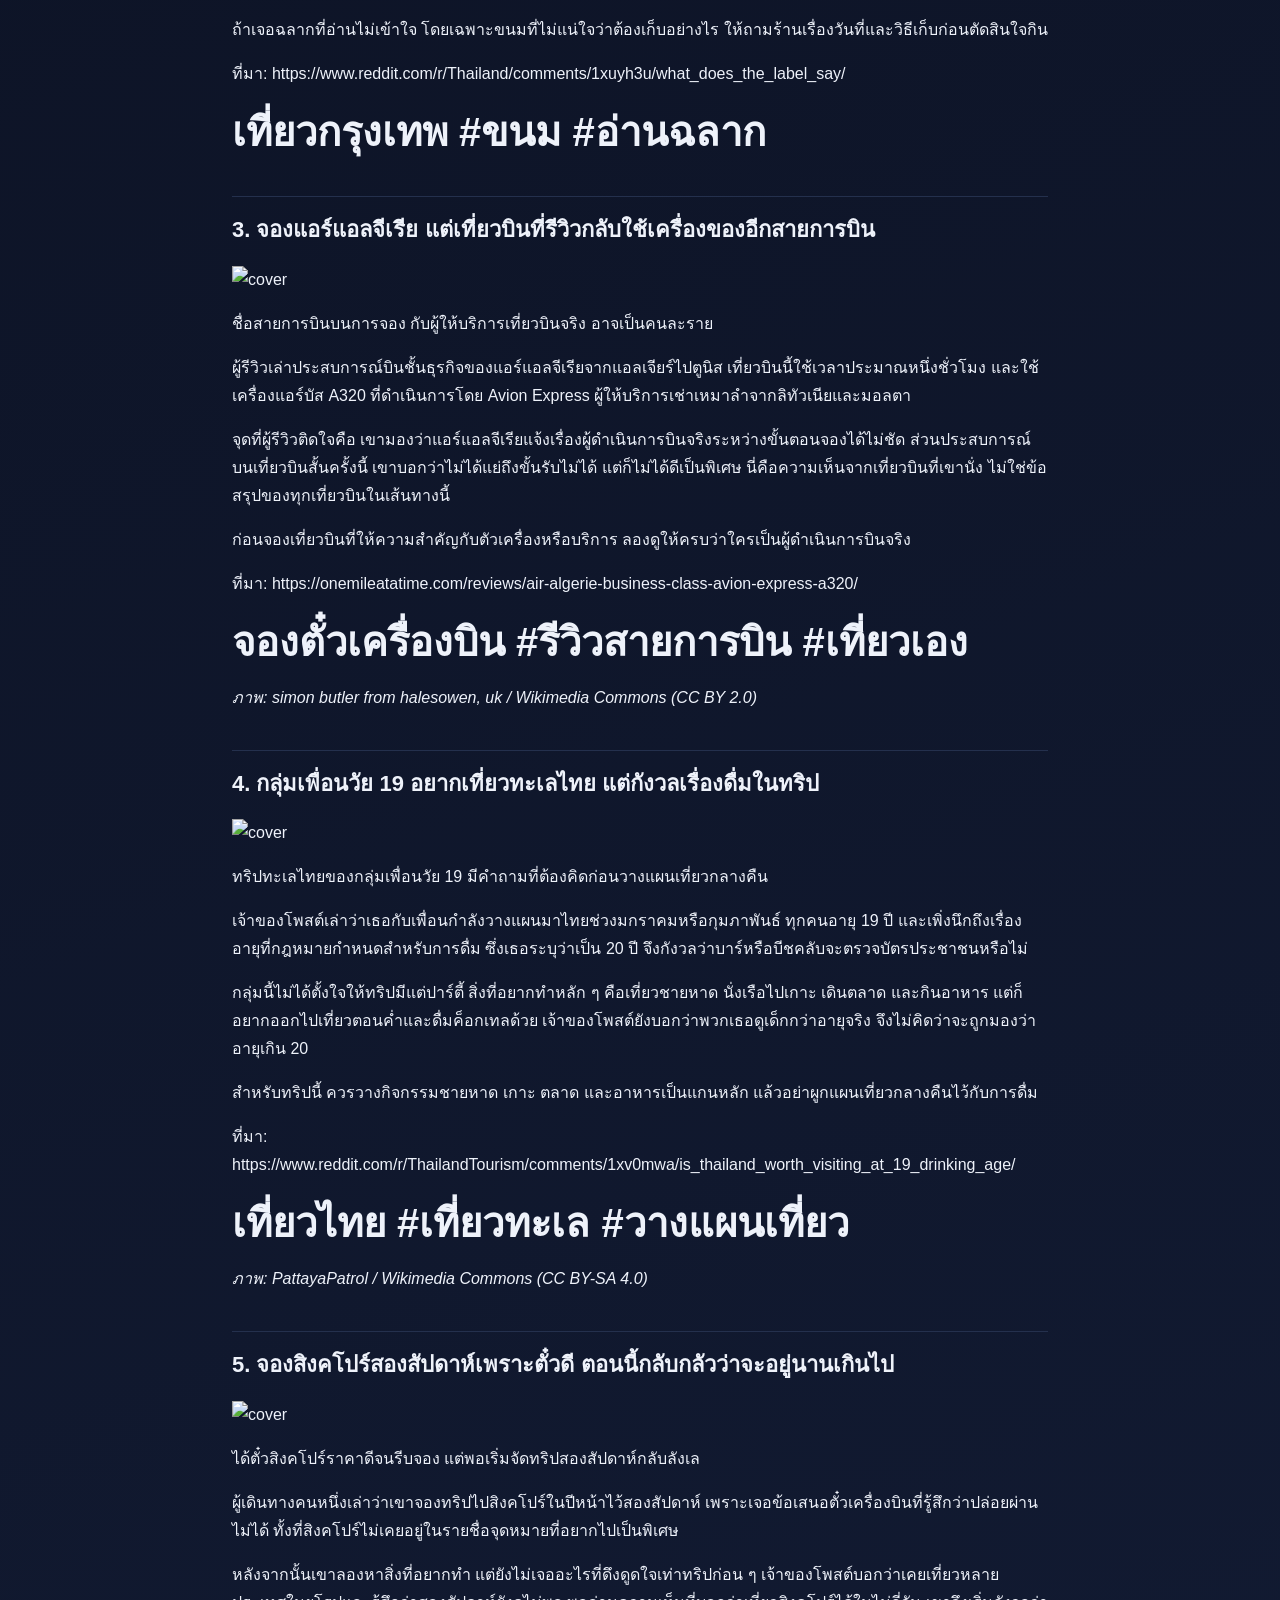
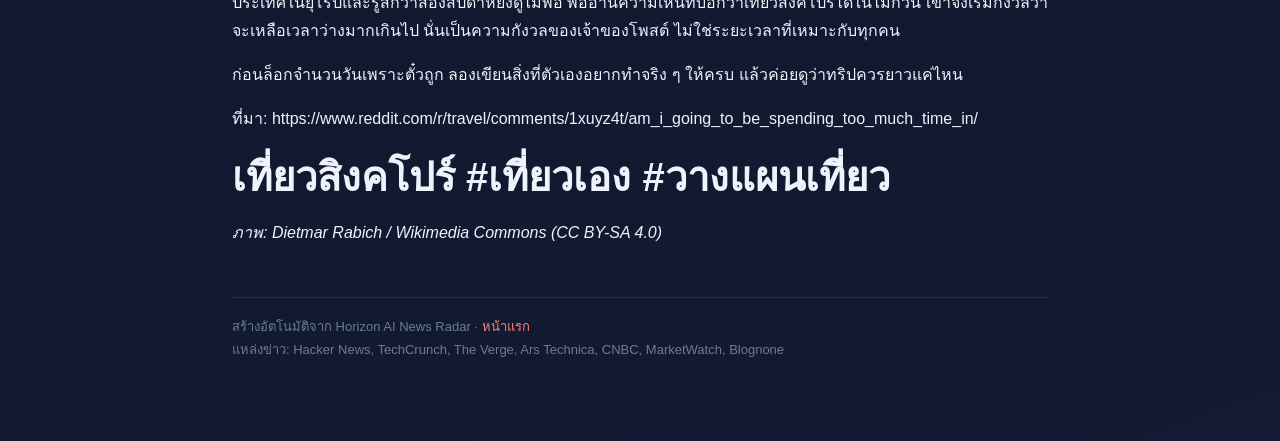
==== commit fa9798c8: "radar: 2026-11-13" ====
--- a/docs/2026-11-13.html
+++ b/docs/2026-11-13.html
@@ -2,9 +2,9 @@
 <html lang="th"><head>
 <meta charset="utf-8">
 <meta name="viewport" content="width=device-width,initial-scale=1">
-<title>Horizon Daily — 2026-11-13</title>
+<title>Backpacker หาเพื่อนเที่ยวในและต่างประเทศ — 13 พ.ย. 2026</title>
 <meta name="description" content="Horizon AI News Radar — สรุปข่าว AI/เทคโนโลยี/การเงิน ภาษาไทยรายวัน">
-<meta property="og:title" content="Horizon Daily — 2026-11-13">
+<meta property="og:title" content="Backpacker หาเพื่อนเที่ยวในและต่างประเทศ — 13 พ.ย. 2026">
 <meta property="og:description" content="สรุปข่าว AI/Tech/Finance ภาษาไทยรายวัน">
 <meta property="og:image" content="https://tstevy3a.github.io/horizon-travel-radar/img/cover-2026-11-13.jpg">
 <link rel="stylesheet" href="assets/style.css">
@@ -13,54 +13,52 @@
   <a href="index.html" style="color:#fff;font-weight:700;font-size:16px">Horizon Travel Radar</a>
   <span class="badge">รายวัน</span>
 </header>
-<h1>Horizon Daily — 2026-11-13</h1>
+<h1>Backpacker หาเพื่อนเที่ยวในและต่างประเทศ — 13 พ.ย. 2026</h1>
 <p class="meta">เผยแพร่ 2026-11-13</p>
 <img class="cover" src="img/cover-2026-11-13.jpg" alt="ภาพปกข่าว 2026-11-13"><p class="credit">ภาพ: Diliff / Wikimedia Commons (CC BY-SA 3.0)</p>
-<article><h2>✈️ สายการบิน/วีซ่า/ตม.</h2>
-<h3>นักบินอเมริกันแอร์ไลน์ถูกจับก่อนออกบินจากฮีทโธรว์ เที่ยวบินไปสหรัฐฯ ถูกยกเลิก</h3>
-<p>แหล่งข่าว: <a href="https://www.paddleyourownkanoo.com/2026/11/12/veteran-american-airlines-pilot-arrested-before-takeoff-from-heathrow-for-being-unfit-due-to-drink-or-drugs/">Paddle Your Own Kanoo</a> · <a href="https://onemileatatime.com/news/american-airlines-pilot-arrested-heathrow-unfit-to-fly-having-cocaine/">One Mile at a Time</a>
-- นักบินวัย 64 ปีถูกจับที่สนามบินลอนดอนฮีทโธรว์เมื่อ 1 พฤศจิกายน ก่อนปฏิบัติหน้าที่ในเที่ยวบินไปสหรัฐฯ
-- เขาถูกตั้งข้อหาเกี่ยวกับสภาพที่ไม่พร้อมปฏิบัติหน้าที่บนเครื่องบิน และรับสารภาพในข้อหาครอบครองโคเคน
-- เที่ยวบินไปสหรัฐฯ ถูกยกเลิก
-<strong>ทำไมสำคัญ:</strong> เหตุเกิดก่อนเครื่องออก แต่กระทบแผนเดินทางของผู้โดยสารและความเชื่อมั่นต่อความปลอดภัยของเที่ยวบิน</p>
-<h3>ผู้โดยสารเข้าไทยเล่าคิว ตม. 65 นาที หลังถูกปฏิเสธใช้อีเกต</h3>
-<p>แหล่งข่าว: <a href="https://www.reddit.com/r/ThailandTourism/comments/1xv0k3v/airport_immigration_today_1311/">Reddit</a>
-- ผู้โพสต์ระบุว่าเพิ่งเดินทางถึงไทยในวันที่ 13 พฤศจิกายน และคิวตรวจคนเข้าเมืองแบบไม่ใช้อีเกตรออยู่ราว 65 นาที
-- ผู้โพสต์เล่าว่าเจ้าหน้าที่ปฏิเสธให้ใช้อีเกต โดยบอกว่าในวันนั้นให้เฉพาะคนไทยใช้ ก่อนผู้โพสต์จะไปอีกช่องทางหนึ่ง
-<strong>ทำไมสำคัญ:</strong> คนที่กำลังวางแผนต่อรถหรือต่อเที่ยวบินควรเผื่อเวลาหลังลงเครื่อง โดยข้อมูลนี้เป็นประสบการณ์ของผู้เดินทางรายเดียว</p>
-<h3>นักท่องเที่ยวอังกฤษถาม เข้าไทยครั้งที่สามในปีเดียวจะมีปัญหาไหม</h3>
-<p>แหล่งข่าว: <a href="https://www.reddit.com/r/ThailandTourism/comments/1xutats/ukbritish_traveller_entering_thailand_for_3rd/">Reddit</a>
-- ผู้โพสต์ระบุว่าเคยอยู่ไทย 25 วันในเดือนมกราคม และวางแผนกลับมาอีกช่วง 25–29 พฤศจิกายน ก่อนบินไปจีน
-- จากนั้นวางแผนเข้าไทยอีกครั้งกลางเดือนธันวาคมราว 11 วัน โดยมีเที่ยวบินกลับสหราชอาณาจักรและหลักฐานจองโรงแรมในภูเก็ต
-- เจ้าตัวบอกว่าอ่านข้อมูลเรื่องจำนวนครั้งที่เข้าไทยต่อปีแล้วพบคำตอบไม่ตรงกัน จึงถามว่าการเดินทางครั้งนี้จะมีปัญหาหรือไม่
-<strong>ทำไมสำคัญ:</strong> แผนเที่ยวหลายประเทศที่ต้องกลับเข้าไทยทำให้ผู้เดินทางกังวลเรื่องการผ่าน ตม.; โพสต์นี้ยังไม่มีคำตอบยืนยันผลการเข้าเมือง</p>
-<h2>🇹🇭 ดราม่า/ไวรัลในไทย</h2>
-<h3>สั่งมือถือรุ่นสหรัฐฯ ส่งเข้าไทย แต่ติดเรื่องการรับรอง กสทช. ที่ศุลกากร</h3>
-<p>แหล่งข่าว: <a href="https://www.reddit.com/r/Thailand/comments/1xuhfzi/anyone_successfully_cleared_a_usmarket_phone/">Reddit</a>
-- ผู้โพสต์เป็นชาวอเมริกันที่อาศัยในกรุงเทพฯ และถือวีซ่า LTR พร้อมภรรยา
-- เขาซื้อ Samsung Galaxy Z Fold8 รุ่นสหรัฐฯ เพื่อใช้แทนโทรศัพท์เดิม และให้ลูกสาวในสหรัฐฯ เปิดใช้งานเครื่องก่อนส่งมาไทยทาง DHL Express
-- ผู้โพสต์ระบุว่ามือถือติดอยู่ที่ศุลกากรไทยเพราะประเด็นการรับรองจาก กสทช. และถามหาประสบการณ์จากคนที่เคยแก้ปัญหาคล้ายกัน
-<strong>ทำไมสำคัญ:</strong> คนที่ให้ครอบครัวส่งอุปกรณ์จากต่างประเทศมาไทยอาจเจอขั้นตอนที่ไม่คาดคิด แม้เป็นเครื่องที่ซื้อไว้ใช้เอง</p>
-<h2>🌏 ไวรัลจากต่างประเทศ</h2>
-<h3>เครื่องบินบริติชแอร์เวย์สหางกระแทกสองครั้งขณะลงจอดฮีทโธรว์</h3>
-<p>แหล่งข่าว: <a href="https://www.paddleyourownkanoo.com/2026/11/12/accident-investigators-called-in-after-british-airways-airbus-a321-suffers-double-tailstrike-while-trying-to-land-at-heathrow/">Paddle Your Own Kanoo</a>
-- เหตุเกิดกับเครื่อง Airbus A321neo ของบริติชแอร์เวย์ส เที่ยวบิน BA-432 จากอัมสเตอร์ดัมไปลอนดอนฮีทโธรว์
-- หางเครื่องกระแทกสองครั้งระหว่างพยายามลงจอดในเช้าวันพฤหัสบดี
-- เหตุการณ์ถูกบันทึกเป็นวิดีโอ และหน่วยสอบสวนอุบัติเหตุทางอากาศของอังกฤษเข้าตรวจสอบ
-<strong>ทำไมสำคัญ:</strong> คลิปทำให้เหตุระหว่างลงจอดถูกจับตา ขณะที่สาเหตุยังอยู่ระหว่างการสอบสวน</p>
-<h2>🧳 ฮาวทู/งบ/แพ็กของ</h2>
-<h3>เว็บจองที่พักเปลี่ยนลำดับผลค้นหา ผู้ใช้ทำส่วนขยายล็อกตัวกรองเอง</h3>
-<p>แหล่งข่าว: <a href="https://www.reddit.com/r/digitalnomad/comments/1xuuonk/booking_site_filter_fix/">Reddit</a>
-- ผู้โพสต์มักค้นหาที่พักที่ได้คะแนน 8 ขึ้นไป แล้วเรียงราคาจากต่ำไปสูง
-- เขาระบุว่าเมื่อค้นหาใหม่ เว็บกลับเปลี่ยนไปเรียงตามตัวเลือกสำหรับผู้เดินทางคนเดียว ซึ่งในประสบการณ์ของเขาราคาสูงกว่า
-- ผู้โพสต์จึงใช้ AI ช่วยทำส่วนขยายเบราว์เซอร์ให้ตั้งค่าตัวกรองที่ต้องการทุกครั้ง
-<strong>ทำไมสำคัญ:</strong> ก่อนกดจอง ควรดูว่าลำดับผลค้นหาและตัวกรองยังเป็นแบบที่ตั้งไว้หรือไม่</p>
-<h3>เที่ยวไทยข้ามเมืองอย่างไรไม่เสียทั้งเวลาและเงิน: ผู้เดินทางเปิดวงขอทริก</h3>
-<p>แหล่งข่าว: <a href="https://www.reddit.com/r/ThailandTourism/comments/1xuy0tl/getting_around_thailand_how_do_you_avoid_wasting/">Reddit</a>
-- ผู้โพสต์กำลังชั่งใจระหว่างเครื่องบินกับรถไฟกลางคืน และถามว่ารถบัสหรือรถตู้คุ้มกับเงินที่ประหยัดได้หรือไม่
-- การเดินทางข้ามเกาะก็มีคำถามว่าจะเลือกเรือเฟอร์รีหรือสปีดโบตอย่างไร
-- โพสต์ขอเคล็ดลับจากผู้มีประสบการณ์ ยังไม่ได้เสนอวิธีที่พิสูจน์แล้ว
-<strong>ทำไมสำคัญ:</strong> ค่าโดยสารอย่างเดียวอาจไม่สะท้อนเวลาที่เสียไปทั้งวันเมื่อวางแผนเที่ยวหลายเมือง</p></article>
+<article><h2>1. ผู้เดินทางเข้าไทยเจอคิว ตม. 65 นาที และถูกปฏิเสธช่องอีเกต</h2>
+<p><img alt="cover" src="post-1-cover-2026-11-13.jpg" /></p>
+<p>เข้าประเทศไทยวันนี้ ผู้เดินทางคนหนึ่งบอกว่าคิว ตม. รออยู่ 65 นาที</p>
+<p>เจ้าของโพสต์เล่าว่า หลังเดินทางมาถึงวันที่ 13 พฤศจิกายน เขาเห็นเวลารอสำหรับช่องที่ไม่ใช่อีเกตอยู่ที่ 65 นาที จึงลองไปที่ช่องอีเกต แต่เจ้าหน้าที่หญิงบอกว่าวันนี้ให้เฉพาะคนไทยใช้ช่องนั้น เขาจึงเปลี่ยนไปอีกช่องหนึ่ง</p>
+<p>นี่เป็นประสบการณ์ของผู้เดินทางเพียงคนเดียวในวันนั้น โพสต์ไม่ได้ระบุชื่อสนามบิน และไม่ได้ยืนยันว่าคำบอกของเจ้าหน้าที่เป็นกฎที่ใช้กับทุกช่องหรือทุกเที่ยวบิน จึงยังสรุปจากเรื่องนี้ไม่ได้ว่าผู้โดยสารต่างชาติทุกคนจะใช้อีเกตไม่ได้</p>
+<p>ใครกำลังวางแผนเวลาหลังลงเครื่อง เผื่อช่วงผ่าน ตม. ไว้ด้วย และดูการจัดช่องที่หน้างานก่อนเข้าคิว</p>
+<p>ที่มา: https://www.reddit.com/r/ThailandTourism/comments/1xv0k3v/airport_immigration_today_1311/</p>
+<h1>เที่ยวไทย #ตม #สนามบิน</h1>
+<h2>2. ซื้อขนมโฮมเมดในกรุงเทพฯ แล้ววางไว้หนึ่งสัปดาห์ เจ้าของโพสต์ไม่แน่ใจว่ายังกินได้ไหม</h2>
+<p><img alt="cover" src="post-2-cover-2026-11-13.jpg" /></p>
+<p>ซื้อขนมมาแล้วเพิ่งสงสัยเรื่องวันบนฉลาก หลังวางไว้ที่อุณหภูมิห้องหนึ่งสัปดาห์</p>
+<p>ผู้เดินทางคนหนึ่งโพสต์ถามเรื่องขนมที่ระบุว่าเป็น “โฮมเมด” ซึ่งซื้อจากร้านในกรุงเทพฯ วันที่ 7 พฤศจิกายน เขาอ่านภาษาไทยไม่ออก และไม่แน่ใจว่าวันที่บนบรรจุภัณฑ์หมายถึงอะไร ระหว่างนั้นขนมถูกวางไว้ที่อุณหภูมิห้องมาตลอด</p>
+<p>เจ้าของโพสต์บอกด้วยว่าบนห่อมีคำแนะนำเรื่องการเก็บรักษาไม่มาก จึงถามคนอื่นว่ายังกินได้หรือเปล่า ข้อมูลที่ให้มายังไม่พอจะตอบแทนเขาได้ว่าขนมชิ้นนั้นปลอดภัยหรือไม่ และโพสต์ก็ไม่ได้ให้คำตอบจากผู้ผลิต</p>
+<p>ถ้าเจอฉลากที่อ่านไม่เข้าใจ โดยเฉพาะขนมที่ไม่แน่ใจว่าต้องเก็บอย่างไร ให้ถามร้านเรื่องวันที่และวิธีเก็บก่อนตัดสินใจกิน</p>
+<p>ที่มา: https://www.reddit.com/r/Thailand/comments/1xuyh3u/what_does_the_label_say/</p>
+<h1>เที่ยวกรุงเทพ #ขนม #อ่านฉลาก</h1>
+<h2>3. จองแอร์แอลจีเรีย แต่เที่ยวบินที่รีวิวกลับใช้เครื่องของอีกสายการบิน</h2>
+<p><img alt="cover" src="post-3-cover-2026-11-13.jpg" /></p>
+<p>ชื่อสายการบินบนการจอง กับผู้ให้บริการเที่ยวบินจริง อาจเป็นคนละราย</p>
+<p>ผู้รีวิวเล่าประสบการณ์บินชั้นธุรกิจของแอร์แอลจีเรียจากแอลเจียร์ไปตูนิส เที่ยวบินนี้ใช้เวลาประมาณหนึ่งชั่วโมง และใช้เครื่องแอร์บัส A320 ที่ดำเนินการโดย Avion Express ผู้ให้บริการเช่าเหมาลำจากลิทัวเนียและมอลตา</p>
+<p>จุดที่ผู้รีวิวติดใจคือ เขามองว่าแอร์แอลจีเรียแจ้งเรื่องผู้ดำเนินการบินจริงระหว่างขั้นตอนจองได้ไม่ชัด ส่วนประสบการณ์บนเที่ยวบินสั้นครั้งนี้ เขาบอกว่าไม่ได้แย่ถึงขั้นรับไม่ได้ แต่ก็ไม่ได้ดีเป็นพิเศษ นี่คือความเห็นจากเที่ยวบินที่เขานั่ง ไม่ใช่ข้อสรุปของทุกเที่ยวบินในเส้นทางนี้</p>
+<p>ก่อนจองเที่ยวบินที่ให้ความสำคัญกับตัวเครื่องหรือบริการ ลองดูให้ครบว่าใครเป็นผู้ดำเนินการบินจริง</p>
+<p>ที่มา: https://onemileatatime.com/reviews/air-algerie-business-class-avion-express-a320/</p>
+<h1>จองตั๋วเครื่องบิน #รีวิวสายการบิน #เที่ยวเอง</h1>
+<p><em>ภาพ: simon butler from halesowen, uk / Wikimedia Commons (CC BY 2.0)</em></p>
+<h2>4. กลุ่มเพื่อนวัย 19 อยากเที่ยวทะเลไทย แต่กังวลเรื่องดื่มในทริป</h2>
+<p><img alt="cover" src="post-4-cover-2026-11-13.jpg" /></p>
+<p>ทริปทะเลไทยของกลุ่มเพื่อนวัย 19 มีคำถามที่ต้องคิดก่อนวางแผนเที่ยวกลางคืน</p>
+<p>เจ้าของโพสต์เล่าว่าเธอกับเพื่อนกำลังวางแผนมาไทยช่วงมกราคมหรือกุมภาพันธ์ ทุกคนอายุ 19 ปี และเพิ่งนึกถึงเรื่องอายุที่กฎหมายกำหนดสำหรับการดื่ม ซึ่งเธอระบุว่าเป็น 20 ปี จึงกังวลว่าบาร์หรือบีชคลับจะตรวจบัตรประชาชนหรือไม่</p>
+<p>กลุ่มนี้ไม่ได้ตั้งใจให้ทริปมีแต่ปาร์ตี้ สิ่งที่อยากทำหลัก ๆ คือเที่ยวชายหาด นั่งเรือไปเกาะ เดินตลาด และกินอาหาร แต่ก็อยากออกไปเที่ยวตอนค่ำและดื่มค็อกเทลด้วย เจ้าของโพสต์ยังบอกว่าพวกเธอดูเด็กกว่าอายุจริง จึงไม่คิดว่าจะถูกมองว่าอายุเกิน 20</p>
+<p>สำหรับทริปนี้ ควรวางกิจกรรมชายหาด เกาะ ตลาด และอาหารเป็นแกนหลัก แล้วอย่าผูกแผนเที่ยวกลางคืนไว้กับการดื่ม</p>
+<p>ที่มา: https://www.reddit.com/r/ThailandTourism/comments/1xv0mwa/is_thailand_worth_visiting_at_19_drinking_age/</p>
+<h1>เที่ยวไทย #เที่ยวทะเล #วางแผนเที่ยว</h1>
+<p><em>ภาพ: PattayaPatrol / Wikimedia Commons (CC BY-SA 4.0)</em></p>
+<h2>5. จองสิงคโปร์สองสัปดาห์เพราะตั๋วดี ตอนนี้กลับกลัวว่าจะอยู่นานเกินไป</h2>
+<p><img alt="cover" src="post-5-cover-2026-11-13.jpg" /></p>
+<p>ได้ตั๋วสิงคโปร์ราคาดีจนรีบจอง แต่พอเริ่มจัดทริปสองสัปดาห์กลับลังเล</p>
+<p>ผู้เดินทางคนหนึ่งเล่าว่าเขาจองทริปไปสิงคโปร์ในปีหน้าไว้สองสัปดาห์ เพราะเจอข้อเสนอตั๋วเครื่องบินที่รู้สึกว่าปล่อยผ่านไม่ได้ ทั้งที่สิงคโปร์ไม่เคยอยู่ในรายชื่อจุดหมายที่อยากไปเป็นพิเศษ</p>
+<p>หลังจากนั้นเขาลองหาสิ่งที่อยากทำ แต่ยังไม่เจออะไรที่ดึงดูดใจเท่าทริปก่อน ๆ เจ้าของโพสต์บอกว่าเคยเที่ยวหลายประเทศในยุโรปและรู้สึกว่าสองสัปดาห์ยังดูไม่พอ พออ่านความเห็นที่บอกว่าเที่ยวสิงคโปร์ได้ในไม่กี่วัน เขาจึงเริ่มกังวลว่าจะเหลือเวลาว่างมากเกินไป นั่นเป็นความกังวลของเจ้าของโพสต์ ไม่ใช่ระยะเวลาที่เหมาะกับทุกคน</p>
+<p>ก่อนล็อกจำนวนวันเพราะตั๋วถูก ลองเขียนสิ่งที่ตัวเองอยากทำจริง ๆ ให้ครบ แล้วค่อยดูว่าทริปควรยาวแค่ไหน</p>
+<p>ที่มา: https://www.reddit.com/r/travel/comments/1xuyz4t/am_i_going_to_be_spending_too_much_time_in/</p>
+<h1>เที่ยวสิงคโปร์ #เที่ยวเอง #วางแผนเที่ยว</h1>
+<p><em>ภาพ: Dietmar Rabich / Wikimedia Commons (CC BY-SA 4.0)</em></p></article>
 <footer>
   สร้างอัตโนมัติจาก Horizon AI News Radar · <a href="https://tstevy3a.github.io/horizon-travel-radar/">หน้าแรก</a><br>
   แหล่งข่าว: Hacker News, TechCrunch, The Verge, Ars Technica, CNBC, MarketWatch, Blognone
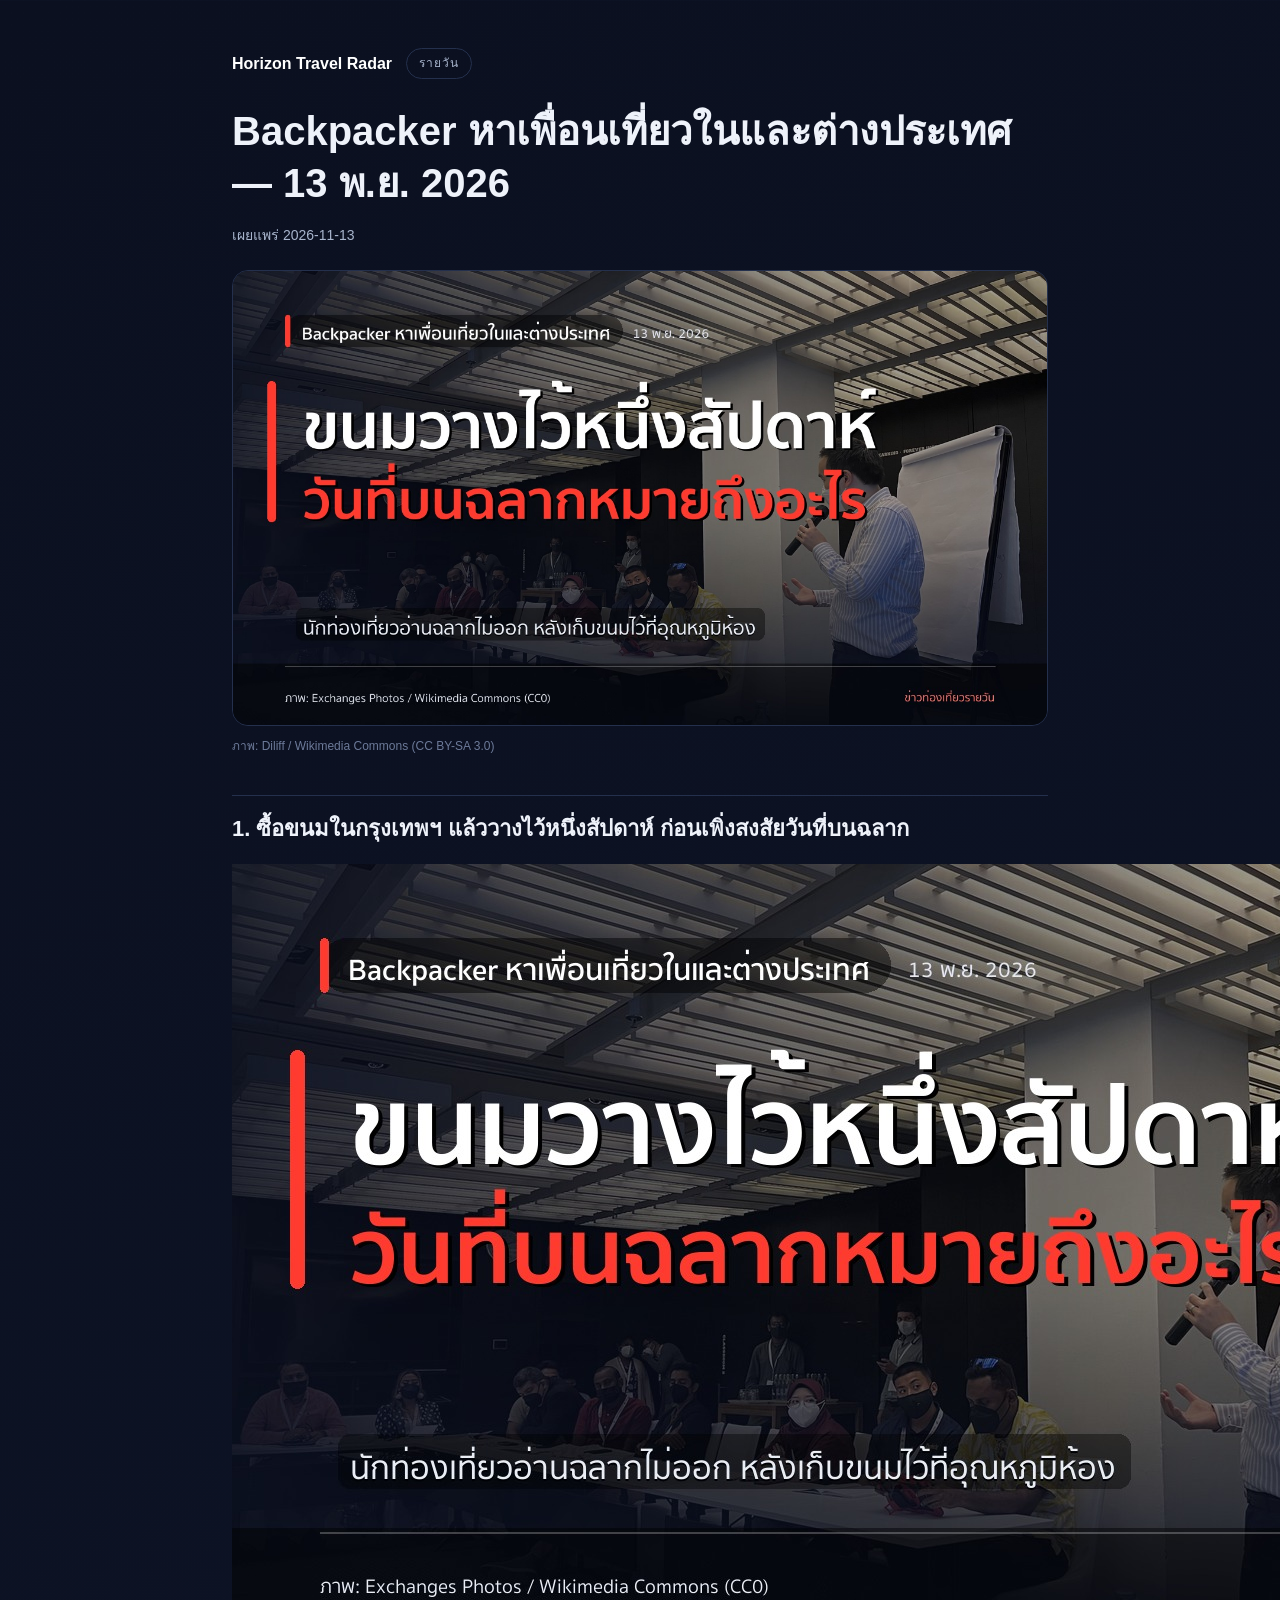
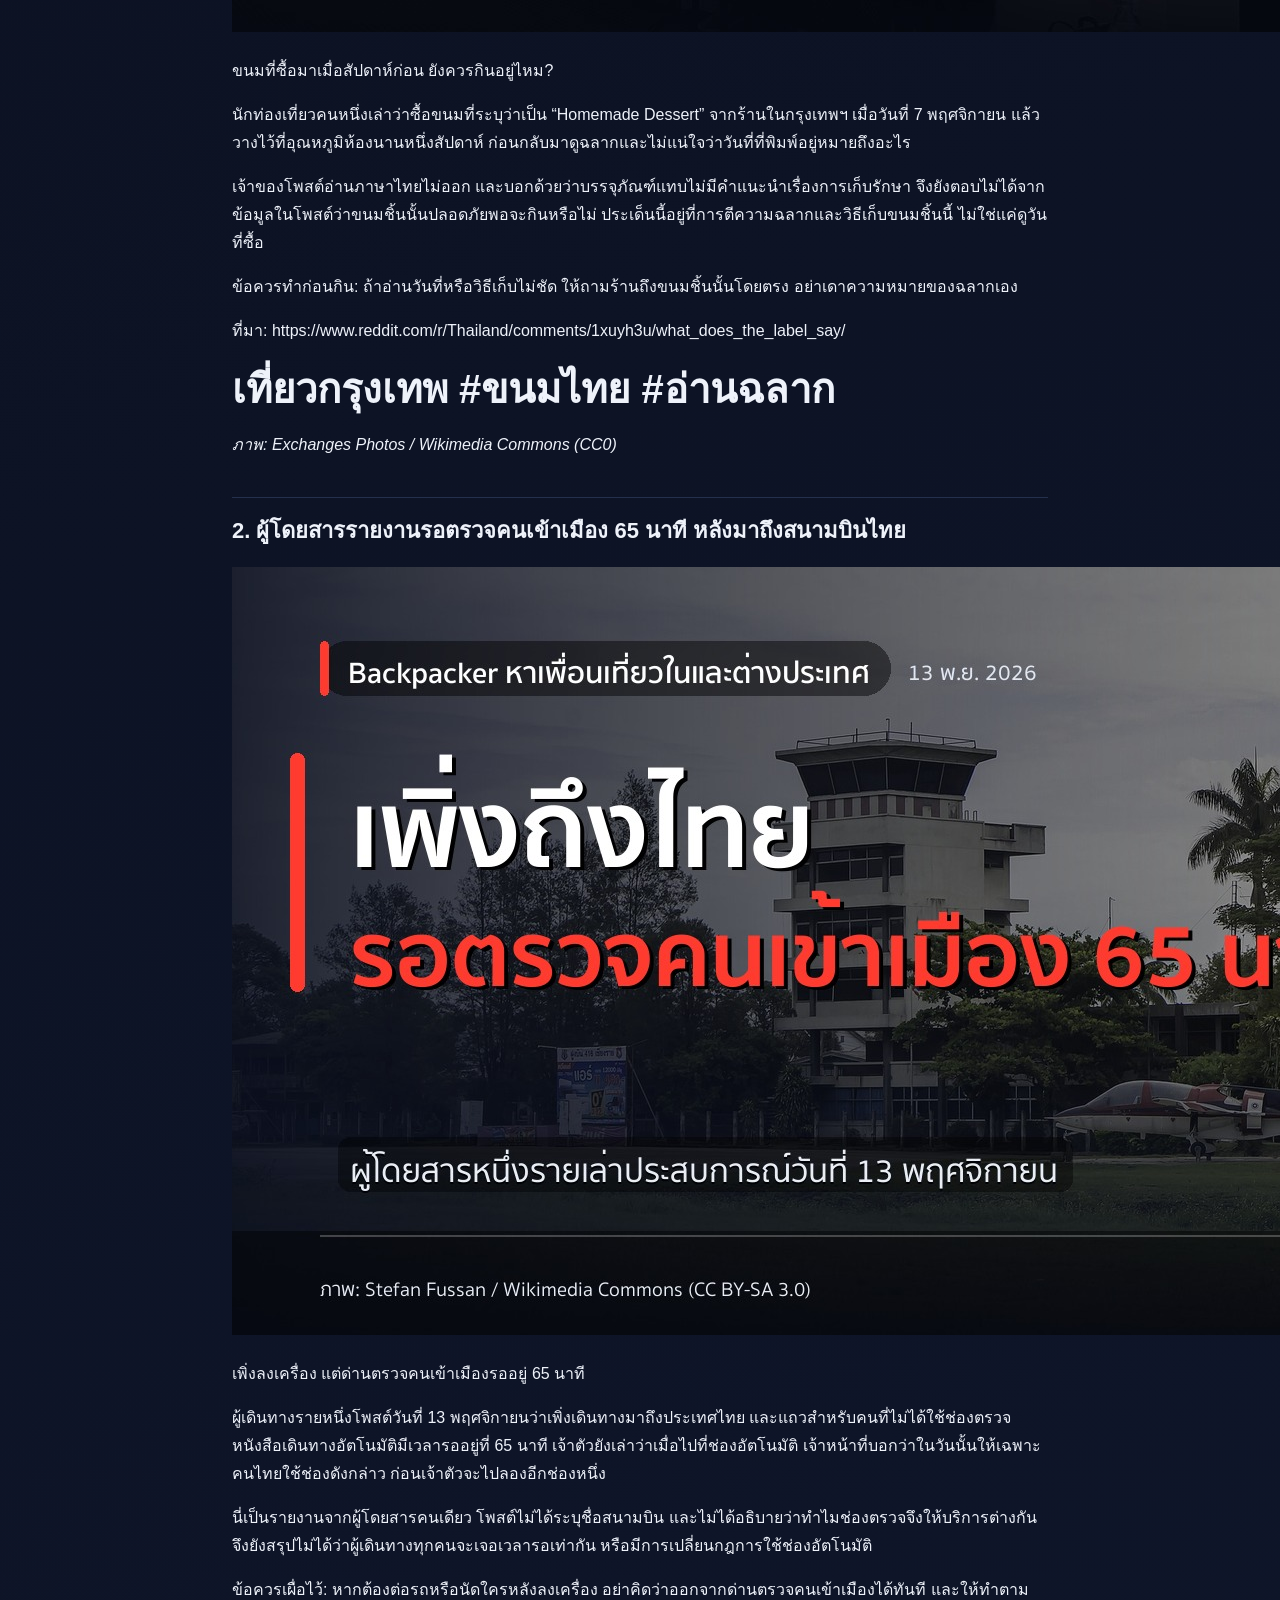
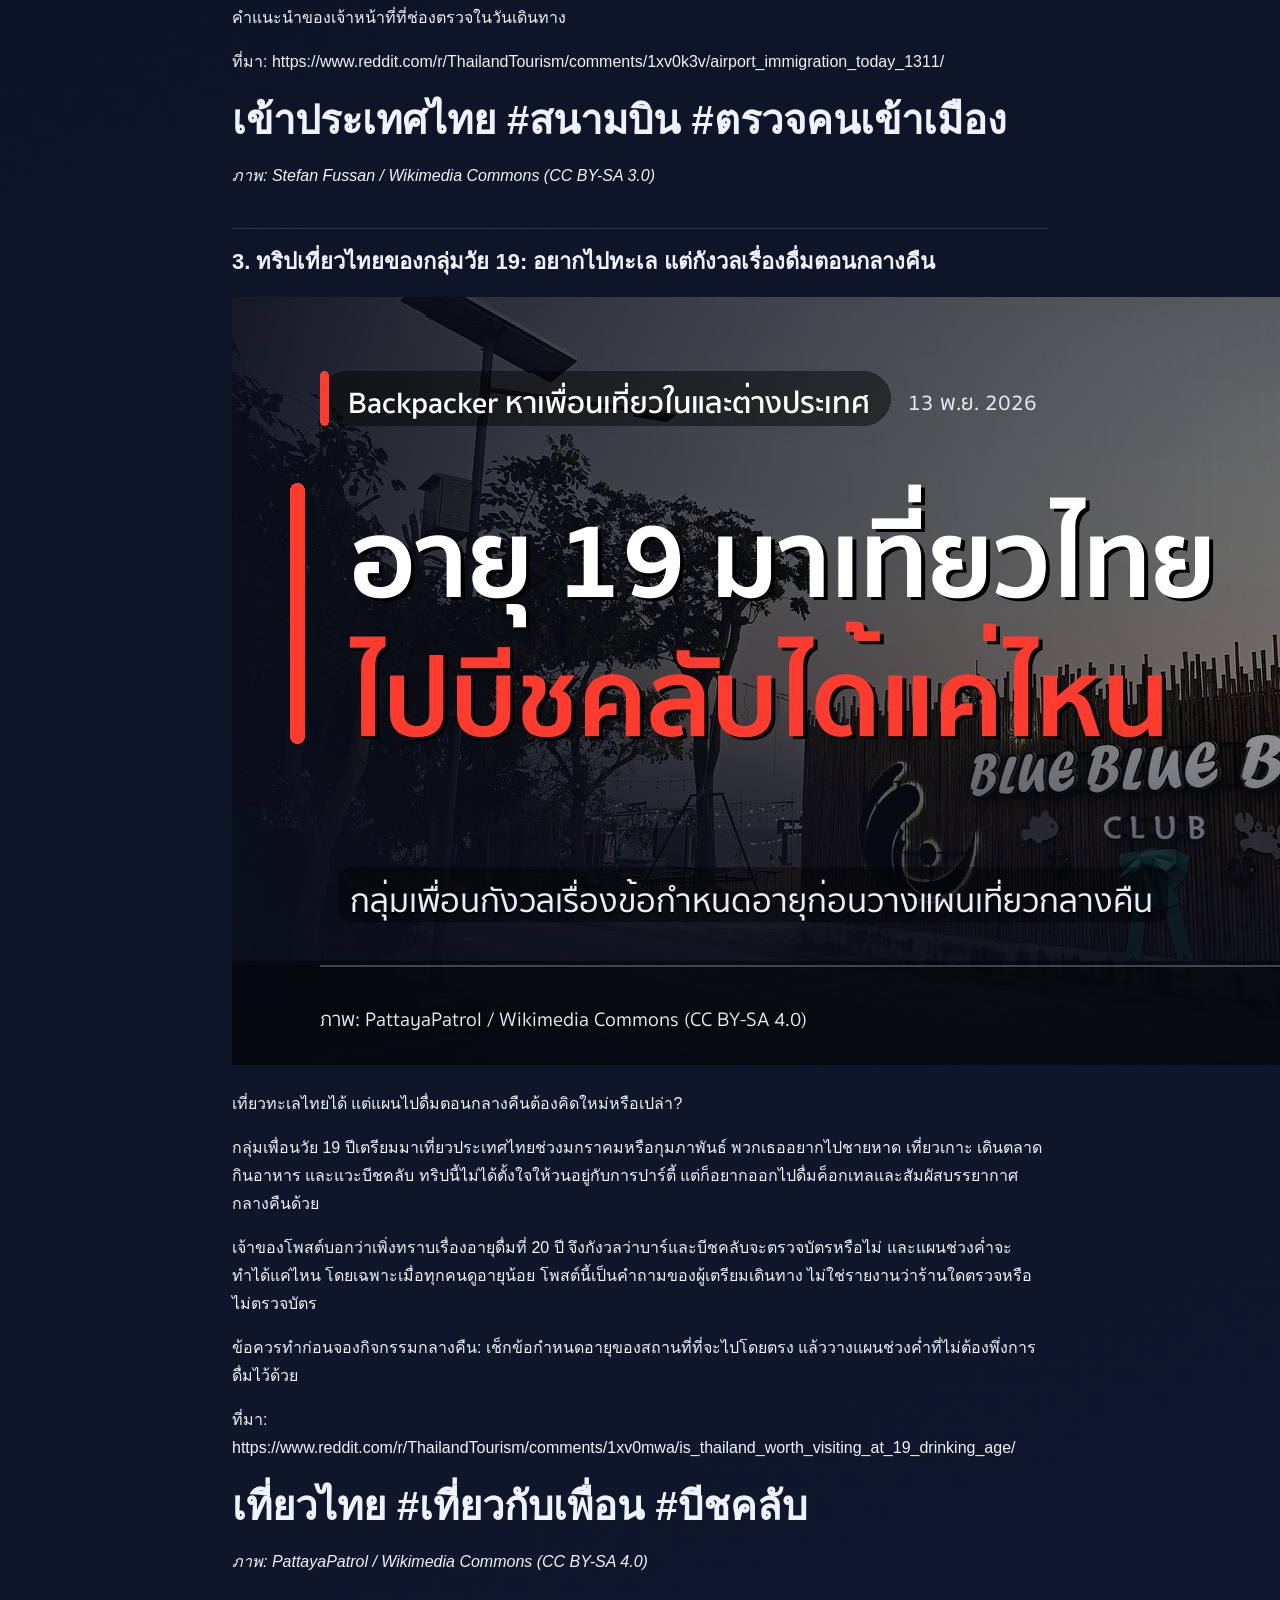
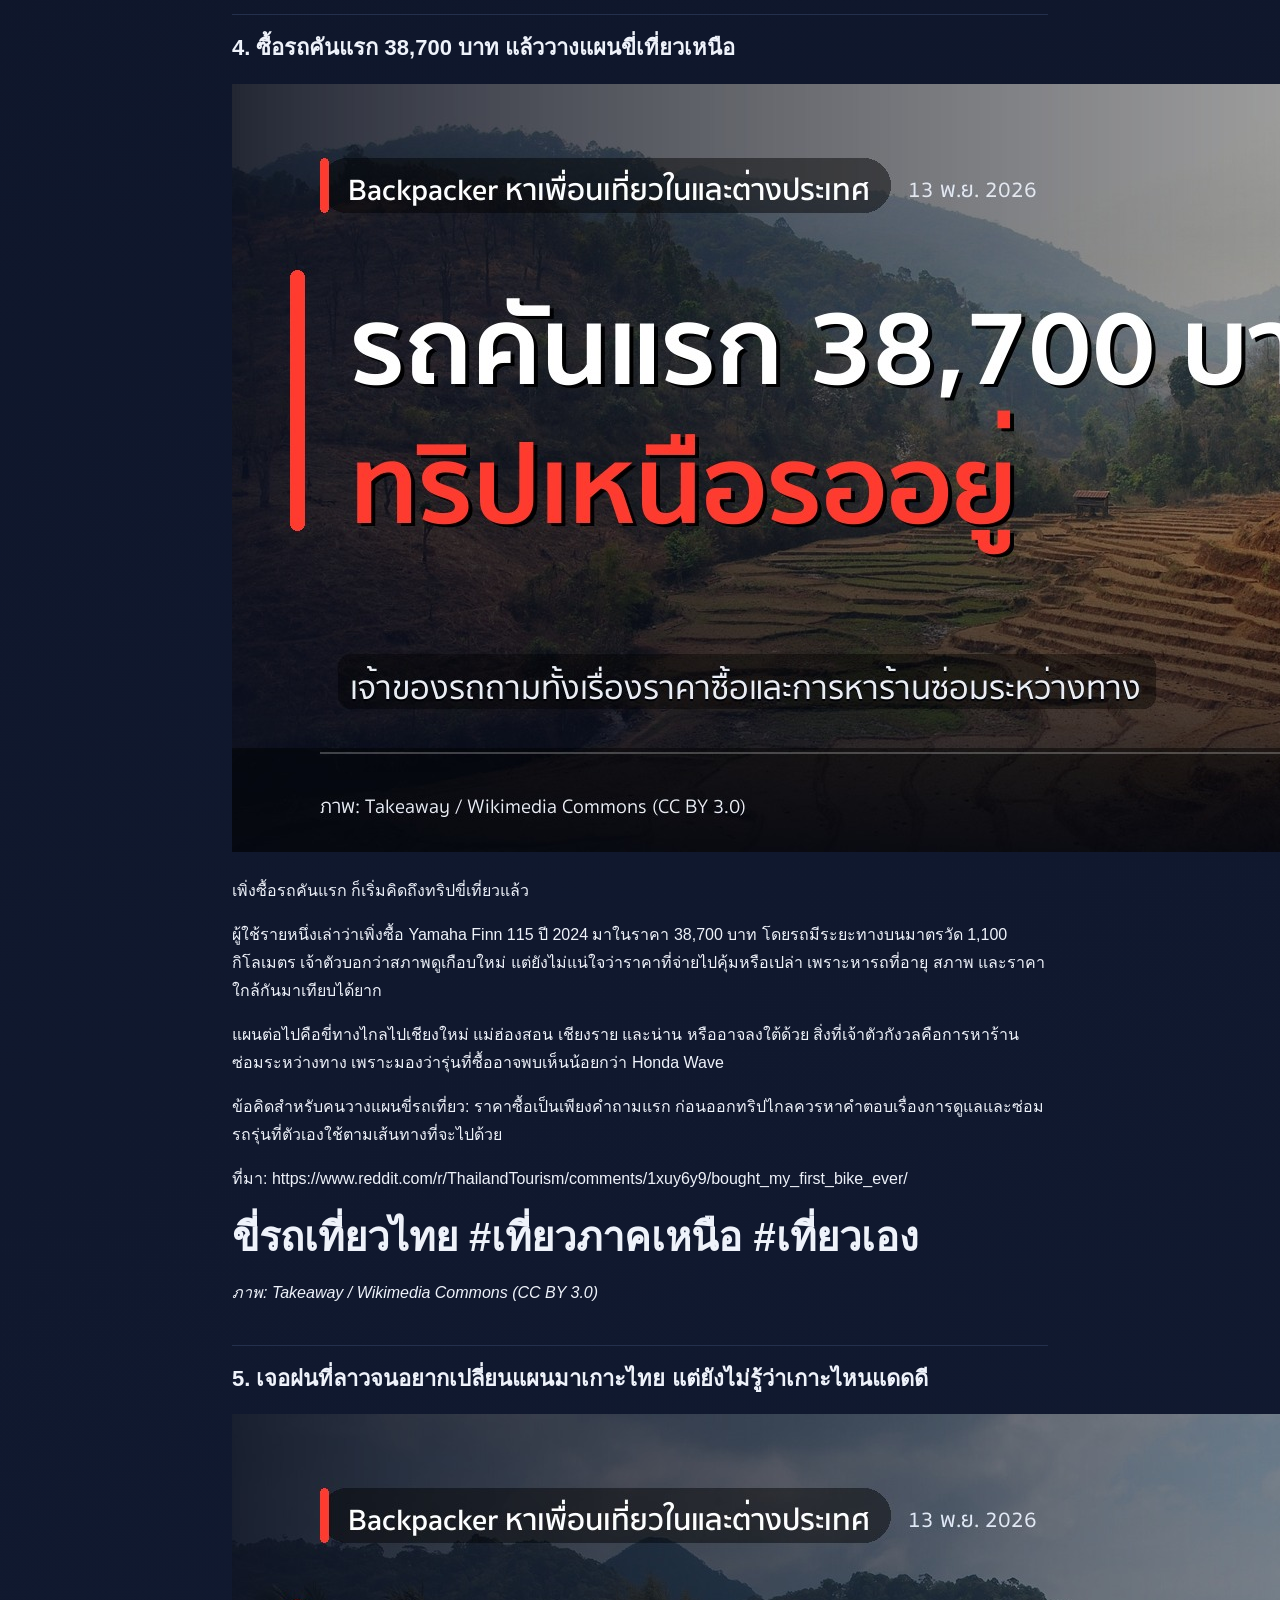
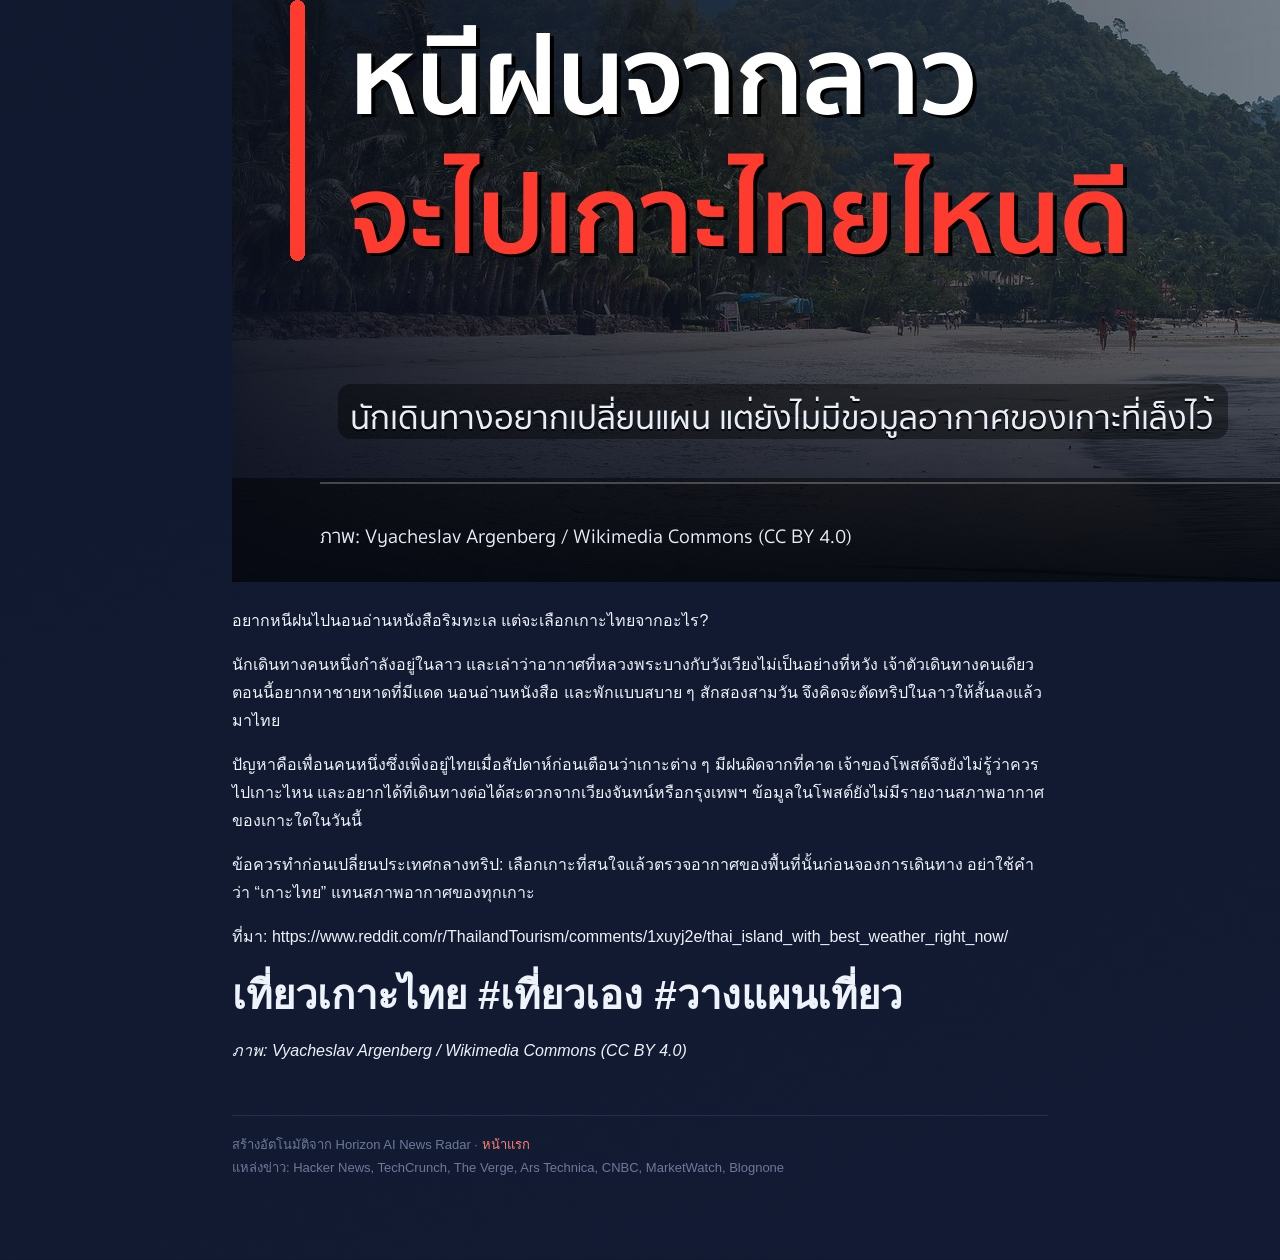
==== commit b4e56333: "radar: 2026-11-13" ====
--- a/docs/2026-11-13.html
+++ b/docs/2026-11-13.html
@@ -16,49 +16,51 @@
 <h1>Backpacker หาเพื่อนเที่ยวในและต่างประเทศ — 13 พ.ย. 2026</h1>
 <p class="meta">เผยแพร่ 2026-11-13</p>
 <img class="cover" src="img/cover-2026-11-13.jpg" alt="ภาพปกข่าว 2026-11-13"><p class="credit">ภาพ: Diliff / Wikimedia Commons (CC BY-SA 3.0)</p>
-<article><h2>1. ผู้เดินทางเข้าไทยเจอคิว ตม. 65 นาที และถูกปฏิเสธช่องอีเกต</h2>
-<p><img alt="cover" src="post-1-cover-2026-11-13.jpg" /></p>
-<p>เข้าประเทศไทยวันนี้ ผู้เดินทางคนหนึ่งบอกว่าคิว ตม. รออยู่ 65 นาที</p>
-<p>เจ้าของโพสต์เล่าว่า หลังเดินทางมาถึงวันที่ 13 พฤศจิกายน เขาเห็นเวลารอสำหรับช่องที่ไม่ใช่อีเกตอยู่ที่ 65 นาที จึงลองไปที่ช่องอีเกต แต่เจ้าหน้าที่หญิงบอกว่าวันนี้ให้เฉพาะคนไทยใช้ช่องนั้น เขาจึงเปลี่ยนไปอีกช่องหนึ่ง</p>
-<p>นี่เป็นประสบการณ์ของผู้เดินทางเพียงคนเดียวในวันนั้น โพสต์ไม่ได้ระบุชื่อสนามบิน และไม่ได้ยืนยันว่าคำบอกของเจ้าหน้าที่เป็นกฎที่ใช้กับทุกช่องหรือทุกเที่ยวบิน จึงยังสรุปจากเรื่องนี้ไม่ได้ว่าผู้โดยสารต่างชาติทุกคนจะใช้อีเกตไม่ได้</p>
-<p>ใครกำลังวางแผนเวลาหลังลงเครื่อง เผื่อช่วงผ่าน ตม. ไว้ด้วย และดูการจัดช่องที่หน้างานก่อนเข้าคิว</p>
+<article><h2>1. ซื้อขนมในกรุงเทพฯ แล้ววางไว้หนึ่งสัปดาห์ ก่อนเพิ่งสงสัยวันที่บนฉลาก</h2>
+<p><img alt="cover" src="img/post-1-cover-2026-11-13.jpg" /></p>
+<p>ขนมที่ซื้อมาเมื่อสัปดาห์ก่อน ยังควรกินอยู่ไหม?</p>
+<p>นักท่องเที่ยวคนหนึ่งเล่าว่าซื้อขนมที่ระบุว่าเป็น “Homemade Dessert” จากร้านในกรุงเทพฯ เมื่อวันที่ 7 พฤศจิกายน แล้ววางไว้ที่อุณหภูมิห้องนานหนึ่งสัปดาห์ ก่อนกลับมาดูฉลากและไม่แน่ใจว่าวันที่ที่พิมพ์อยู่หมายถึงอะไร</p>
+<p>เจ้าของโพสต์อ่านภาษาไทยไม่ออก และบอกด้วยว่าบรรจุภัณฑ์แทบไม่มีคำแนะนำเรื่องการเก็บรักษา จึงยังตอบไม่ได้จากข้อมูลในโพสต์ว่าขนมชิ้นนั้นปลอดภัยพอจะกินหรือไม่ ประเด็นนี้อยู่ที่การตีความฉลากและวิธีเก็บขนมชิ้นนี้ ไม่ใช่แค่ดูวันที่ซื้อ</p>
+<p>ข้อควรทำก่อนกิน: ถ้าอ่านวันที่หรือวิธีเก็บไม่ชัด ให้ถามร้านถึงขนมชิ้นนั้นโดยตรง อย่าเดาความหมายของฉลากเอง</p>
+<p>ที่มา: https://www.reddit.com/r/Thailand/comments/1xuyh3u/what_does_the_label_say/</p>
+<h1>เที่ยวกรุงเทพ #ขนมไทย #อ่านฉลาก</h1>
+<p><em>ภาพ: Exchanges Photos / Wikimedia Commons (CC0)</em></p>
+<h2>2. ผู้โดยสารรายงานรอตรวจคนเข้าเมือง 65 นาที หลังมาถึงสนามบินไทย</h2>
+<p><img alt="cover" src="img/post-2-cover-2026-11-13.jpg" /></p>
+<p>เพิ่งลงเครื่อง แต่ด่านตรวจคนเข้าเมืองรออยู่ 65 นาที</p>
+<p>ผู้เดินทางรายหนึ่งโพสต์วันที่ 13 พฤศจิกายนว่าเพิ่งเดินทางมาถึงประเทศไทย และแถวสำหรับคนที่ไม่ได้ใช้ช่องตรวจหนังสือเดินทางอัตโนมัติมีเวลารออยู่ที่ 65 นาที เจ้าตัวยังเล่าว่าเมื่อไปที่ช่องอัตโนมัติ เจ้าหน้าที่บอกว่าในวันนั้นให้เฉพาะคนไทยใช้ช่องดังกล่าว ก่อนเจ้าตัวจะไปลองอีกช่องหนึ่ง</p>
+<p>นี่เป็นรายงานจากผู้โดยสารคนเดียว โพสต์ไม่ได้ระบุชื่อสนามบิน และไม่ได้อธิบายว่าทำไมช่องตรวจจึงให้บริการต่างกัน จึงยังสรุปไม่ได้ว่าผู้เดินทางทุกคนจะเจอเวลารอเท่ากัน หรือมีการเปลี่ยนกฎการใช้ช่องอัตโนมัติ</p>
+<p>ข้อควรเผื่อไว้: หากต้องต่อรถหรือนัดใครหลังลงเครื่อง อย่าคิดว่าออกจากด่านตรวจคนเข้าเมืองได้ทันที และให้ทำตามคำแนะนำของเจ้าหน้าที่ที่ช่องตรวจในวันเดินทาง</p>
 <p>ที่มา: https://www.reddit.com/r/ThailandTourism/comments/1xv0k3v/airport_immigration_today_1311/</p>
-<h1>เที่ยวไทย #ตม #สนามบิน</h1>
-<h2>2. ซื้อขนมโฮมเมดในกรุงเทพฯ แล้ววางไว้หนึ่งสัปดาห์ เจ้าของโพสต์ไม่แน่ใจว่ายังกินได้ไหม</h2>
-<p><img alt="cover" src="post-2-cover-2026-11-13.jpg" /></p>
-<p>ซื้อขนมมาแล้วเพิ่งสงสัยเรื่องวันบนฉลาก หลังวางไว้ที่อุณหภูมิห้องหนึ่งสัปดาห์</p>
-<p>ผู้เดินทางคนหนึ่งโพสต์ถามเรื่องขนมที่ระบุว่าเป็น “โฮมเมด” ซึ่งซื้อจากร้านในกรุงเทพฯ วันที่ 7 พฤศจิกายน เขาอ่านภาษาไทยไม่ออก และไม่แน่ใจว่าวันที่บนบรรจุภัณฑ์หมายถึงอะไร ระหว่างนั้นขนมถูกวางไว้ที่อุณหภูมิห้องมาตลอด</p>
-<p>เจ้าของโพสต์บอกด้วยว่าบนห่อมีคำแนะนำเรื่องการเก็บรักษาไม่มาก จึงถามคนอื่นว่ายังกินได้หรือเปล่า ข้อมูลที่ให้มายังไม่พอจะตอบแทนเขาได้ว่าขนมชิ้นนั้นปลอดภัยหรือไม่ และโพสต์ก็ไม่ได้ให้คำตอบจากผู้ผลิต</p>
-<p>ถ้าเจอฉลากที่อ่านไม่เข้าใจ โดยเฉพาะขนมที่ไม่แน่ใจว่าต้องเก็บอย่างไร ให้ถามร้านเรื่องวันที่และวิธีเก็บก่อนตัดสินใจกิน</p>
-<p>ที่มา: https://www.reddit.com/r/Thailand/comments/1xuyh3u/what_does_the_label_say/</p>
-<h1>เที่ยวกรุงเทพ #ขนม #อ่านฉลาก</h1>
-<h2>3. จองแอร์แอลจีเรีย แต่เที่ยวบินที่รีวิวกลับใช้เครื่องของอีกสายการบิน</h2>
-<p><img alt="cover" src="post-3-cover-2026-11-13.jpg" /></p>
-<p>ชื่อสายการบินบนการจอง กับผู้ให้บริการเที่ยวบินจริง อาจเป็นคนละราย</p>
-<p>ผู้รีวิวเล่าประสบการณ์บินชั้นธุรกิจของแอร์แอลจีเรียจากแอลเจียร์ไปตูนิส เที่ยวบินนี้ใช้เวลาประมาณหนึ่งชั่วโมง และใช้เครื่องแอร์บัส A320 ที่ดำเนินการโดย Avion Express ผู้ให้บริการเช่าเหมาลำจากลิทัวเนียและมอลตา</p>
-<p>จุดที่ผู้รีวิวติดใจคือ เขามองว่าแอร์แอลจีเรียแจ้งเรื่องผู้ดำเนินการบินจริงระหว่างขั้นตอนจองได้ไม่ชัด ส่วนประสบการณ์บนเที่ยวบินสั้นครั้งนี้ เขาบอกว่าไม่ได้แย่ถึงขั้นรับไม่ได้ แต่ก็ไม่ได้ดีเป็นพิเศษ นี่คือความเห็นจากเที่ยวบินที่เขานั่ง ไม่ใช่ข้อสรุปของทุกเที่ยวบินในเส้นทางนี้</p>
-<p>ก่อนจองเที่ยวบินที่ให้ความสำคัญกับตัวเครื่องหรือบริการ ลองดูให้ครบว่าใครเป็นผู้ดำเนินการบินจริง</p>
-<p>ที่มา: https://onemileatatime.com/reviews/air-algerie-business-class-avion-express-a320/</p>
-<h1>จองตั๋วเครื่องบิน #รีวิวสายการบิน #เที่ยวเอง</h1>
-<p><em>ภาพ: simon butler from halesowen, uk / Wikimedia Commons (CC BY 2.0)</em></p>
-<h2>4. กลุ่มเพื่อนวัย 19 อยากเที่ยวทะเลไทย แต่กังวลเรื่องดื่มในทริป</h2>
-<p><img alt="cover" src="post-4-cover-2026-11-13.jpg" /></p>
-<p>ทริปทะเลไทยของกลุ่มเพื่อนวัย 19 มีคำถามที่ต้องคิดก่อนวางแผนเที่ยวกลางคืน</p>
-<p>เจ้าของโพสต์เล่าว่าเธอกับเพื่อนกำลังวางแผนมาไทยช่วงมกราคมหรือกุมภาพันธ์ ทุกคนอายุ 19 ปี และเพิ่งนึกถึงเรื่องอายุที่กฎหมายกำหนดสำหรับการดื่ม ซึ่งเธอระบุว่าเป็น 20 ปี จึงกังวลว่าบาร์หรือบีชคลับจะตรวจบัตรประชาชนหรือไม่</p>
-<p>กลุ่มนี้ไม่ได้ตั้งใจให้ทริปมีแต่ปาร์ตี้ สิ่งที่อยากทำหลัก ๆ คือเที่ยวชายหาด นั่งเรือไปเกาะ เดินตลาด และกินอาหาร แต่ก็อยากออกไปเที่ยวตอนค่ำและดื่มค็อกเทลด้วย เจ้าของโพสต์ยังบอกว่าพวกเธอดูเด็กกว่าอายุจริง จึงไม่คิดว่าจะถูกมองว่าอายุเกิน 20</p>
-<p>สำหรับทริปนี้ ควรวางกิจกรรมชายหาด เกาะ ตลาด และอาหารเป็นแกนหลัก แล้วอย่าผูกแผนเที่ยวกลางคืนไว้กับการดื่ม</p>
+<h1>เข้าประเทศไทย #สนามบิน #ตรวจคนเข้าเมือง</h1>
+<p><em>ภาพ: Stefan Fussan / Wikimedia Commons (CC BY-SA 3.0)</em></p>
+<h2>3. ทริปเที่ยวไทยของกลุ่มวัย 19: อยากไปทะเล แต่กังวลเรื่องดื่มตอนกลางคืน</h2>
+<p><img alt="cover" src="img/post-3-cover-2026-11-13.jpg" /></p>
+<p>เที่ยวทะเลไทยได้ แต่แผนไปดื่มตอนกลางคืนต้องคิดใหม่หรือเปล่า?</p>
+<p>กลุ่มเพื่อนวัย 19 ปีเตรียมมาเที่ยวประเทศไทยช่วงมกราคมหรือกุมภาพันธ์ พวกเธออยากไปชายหาด เที่ยวเกาะ เดินตลาด กินอาหาร และแวะบีชคลับ ทริปนี้ไม่ได้ตั้งใจให้วนอยู่กับการปาร์ตี้ แต่ก็อยากออกไปดื่มค็อกเทลและสัมผัสบรรยากาศกลางคืนด้วย</p>
+<p>เจ้าของโพสต์บอกว่าเพิ่งทราบเรื่องอายุดื่มที่ 20 ปี จึงกังวลว่าบาร์และบีชคลับจะตรวจบัตรหรือไม่ และแผนช่วงค่ำจะทำได้แค่ไหน โดยเฉพาะเมื่อทุกคนดูอายุน้อย โพสต์นี้เป็นคำถามของผู้เตรียมเดินทาง ไม่ใช่รายงานว่าร้านใดตรวจหรือไม่ตรวจบัตร</p>
+<p>ข้อควรทำก่อนจองกิจกรรมกลางคืน: เช็กข้อกำหนดอายุของสถานที่ที่จะไปโดยตรง แล้ววางแผนช่วงค่ำที่ไม่ต้องพึ่งการดื่มไว้ด้วย</p>
 <p>ที่มา: https://www.reddit.com/r/ThailandTourism/comments/1xv0mwa/is_thailand_worth_visiting_at_19_drinking_age/</p>
-<h1>เที่ยวไทย #เที่ยวทะเล #วางแผนเที่ยว</h1>
+<h1>เที่ยวไทย #เที่ยวกับเพื่อน #บีชคลับ</h1>
 <p><em>ภาพ: PattayaPatrol / Wikimedia Commons (CC BY-SA 4.0)</em></p>
-<h2>5. จองสิงคโปร์สองสัปดาห์เพราะตั๋วดี ตอนนี้กลับกลัวว่าจะอยู่นานเกินไป</h2>
-<p><img alt="cover" src="post-5-cover-2026-11-13.jpg" /></p>
-<p>ได้ตั๋วสิงคโปร์ราคาดีจนรีบจอง แต่พอเริ่มจัดทริปสองสัปดาห์กลับลังเล</p>
-<p>ผู้เดินทางคนหนึ่งเล่าว่าเขาจองทริปไปสิงคโปร์ในปีหน้าไว้สองสัปดาห์ เพราะเจอข้อเสนอตั๋วเครื่องบินที่รู้สึกว่าปล่อยผ่านไม่ได้ ทั้งที่สิงคโปร์ไม่เคยอยู่ในรายชื่อจุดหมายที่อยากไปเป็นพิเศษ</p>
-<p>หลังจากนั้นเขาลองหาสิ่งที่อยากทำ แต่ยังไม่เจออะไรที่ดึงดูดใจเท่าทริปก่อน ๆ เจ้าของโพสต์บอกว่าเคยเที่ยวหลายประเทศในยุโรปและรู้สึกว่าสองสัปดาห์ยังดูไม่พอ พออ่านความเห็นที่บอกว่าเที่ยวสิงคโปร์ได้ในไม่กี่วัน เขาจึงเริ่มกังวลว่าจะเหลือเวลาว่างมากเกินไป นั่นเป็นความกังวลของเจ้าของโพสต์ ไม่ใช่ระยะเวลาที่เหมาะกับทุกคน</p>
-<p>ก่อนล็อกจำนวนวันเพราะตั๋วถูก ลองเขียนสิ่งที่ตัวเองอยากทำจริง ๆ ให้ครบ แล้วค่อยดูว่าทริปควรยาวแค่ไหน</p>
-<p>ที่มา: https://www.reddit.com/r/travel/comments/1xuyz4t/am_i_going_to_be_spending_too_much_time_in/</p>
-<h1>เที่ยวสิงคโปร์ #เที่ยวเอง #วางแผนเที่ยว</h1>
-<p><em>ภาพ: Dietmar Rabich / Wikimedia Commons (CC BY-SA 4.0)</em></p></article>
+<h2>4. ซื้อรถคันแรก 38,700 บาท แล้ววางแผนขี่เที่ยวเหนือ</h2>
+<p><img alt="cover" src="img/post-4-cover-2026-11-13.jpg" /></p>
+<p>เพิ่งซื้อรถคันแรก ก็เริ่มคิดถึงทริปขี่เที่ยวแล้ว</p>
+<p>ผู้ใช้รายหนึ่งเล่าว่าเพิ่งซื้อ Yamaha Finn 115 ปี 2024 มาในราคา 38,700 บาท โดยรถมีระยะทางบนมาตรวัด 1,100 กิโลเมตร เจ้าตัวบอกว่าสภาพดูเกือบใหม่ แต่ยังไม่แน่ใจว่าราคาที่จ่ายไปคุ้มหรือเปล่า เพราะหารถที่อายุ สภาพ และราคาใกล้กันมาเทียบได้ยาก</p>
+<p>แผนต่อไปคือขี่ทางไกลไปเชียงใหม่ แม่ฮ่องสอน เชียงราย และน่าน หรืออาจลงใต้ด้วย สิ่งที่เจ้าตัวกังวลคือการหาร้านซ่อมระหว่างทาง เพราะมองว่ารุ่นที่ซื้ออาจพบเห็นน้อยกว่า Honda Wave</p>
+<p>ข้อคิดสำหรับคนวางแผนขี่รถเที่ยว: ราคาซื้อเป็นเพียงคำถามแรก ก่อนออกทริปไกลควรหาคำตอบเรื่องการดูแลและซ่อมรถรุ่นที่ตัวเองใช้ตามเส้นทางที่จะไปด้วย</p>
+<p>ที่มา: https://www.reddit.com/r/ThailandTourism/comments/1xuy6y9/bought_my_first_bike_ever/</p>
+<h1>ขี่รถเที่ยวไทย #เที่ยวภาคเหนือ #เที่ยวเอง</h1>
+<p><em>ภาพ: Takeaway / Wikimedia Commons (CC BY 3.0)</em></p>
+<h2>5. เจอฝนที่ลาวจนอยากเปลี่ยนแผนมาเกาะไทย แต่ยังไม่รู้ว่าเกาะไหนแดดดี</h2>
+<p><img alt="cover" src="img/post-5-cover-2026-11-13.jpg" /></p>
+<p>อยากหนีฝนไปนอนอ่านหนังสือริมทะเล แต่จะเลือกเกาะไทยจากอะไร?</p>
+<p>นักเดินทางคนหนึ่งกำลังอยู่ในลาว และเล่าว่าอากาศที่หลวงพระบางกับวังเวียงไม่เป็นอย่างที่หวัง เจ้าตัวเดินทางคนเดียว ตอนนี้อยากหาชายหาดที่มีแดด นอนอ่านหนังสือ และพักแบบสบาย ๆ สักสองสามวัน จึงคิดจะตัดทริปในลาวให้สั้นลงแล้วมาไทย</p>
+<p>ปัญหาคือเพื่อนคนหนึ่งซึ่งเพิ่งอยู่ไทยเมื่อสัปดาห์ก่อนเตือนว่าเกาะต่าง ๆ มีฝนผิดจากที่คาด เจ้าของโพสต์จึงยังไม่รู้ว่าควรไปเกาะไหน และอยากได้ที่เดินทางต่อได้สะดวกจากเวียงจันทน์หรือกรุงเทพฯ ข้อมูลในโพสต์ยังไม่มีรายงานสภาพอากาศของเกาะใดในวันนี้</p>
+<p>ข้อควรทำก่อนเปลี่ยนประเทศกลางทริป: เลือกเกาะที่สนใจแล้วตรวจอากาศของพื้นที่นั้นก่อนจองการเดินทาง อย่าใช้คำว่า “เกาะไทย” แทนสภาพอากาศของทุกเกาะ</p>
+<p>ที่มา: https://www.reddit.com/r/ThailandTourism/comments/1xuyj2e/thai_island_with_best_weather_right_now/</p>
+<h1>เที่ยวเกาะไทย #เที่ยวเอง #วางแผนเที่ยว</h1>
+<p><em>ภาพ: Vyacheslav Argenberg / Wikimedia Commons (CC BY 4.0)</em></p></article>
 <footer>
   สร้างอัตโนมัติจาก Horizon AI News Radar · <a href="https://tstevy3a.github.io/horizon-travel-radar/">หน้าแรก</a><br>
   แหล่งข่าว: Hacker News, TechCrunch, The Verge, Ars Technica, CNBC, MarketWatch, Blognone
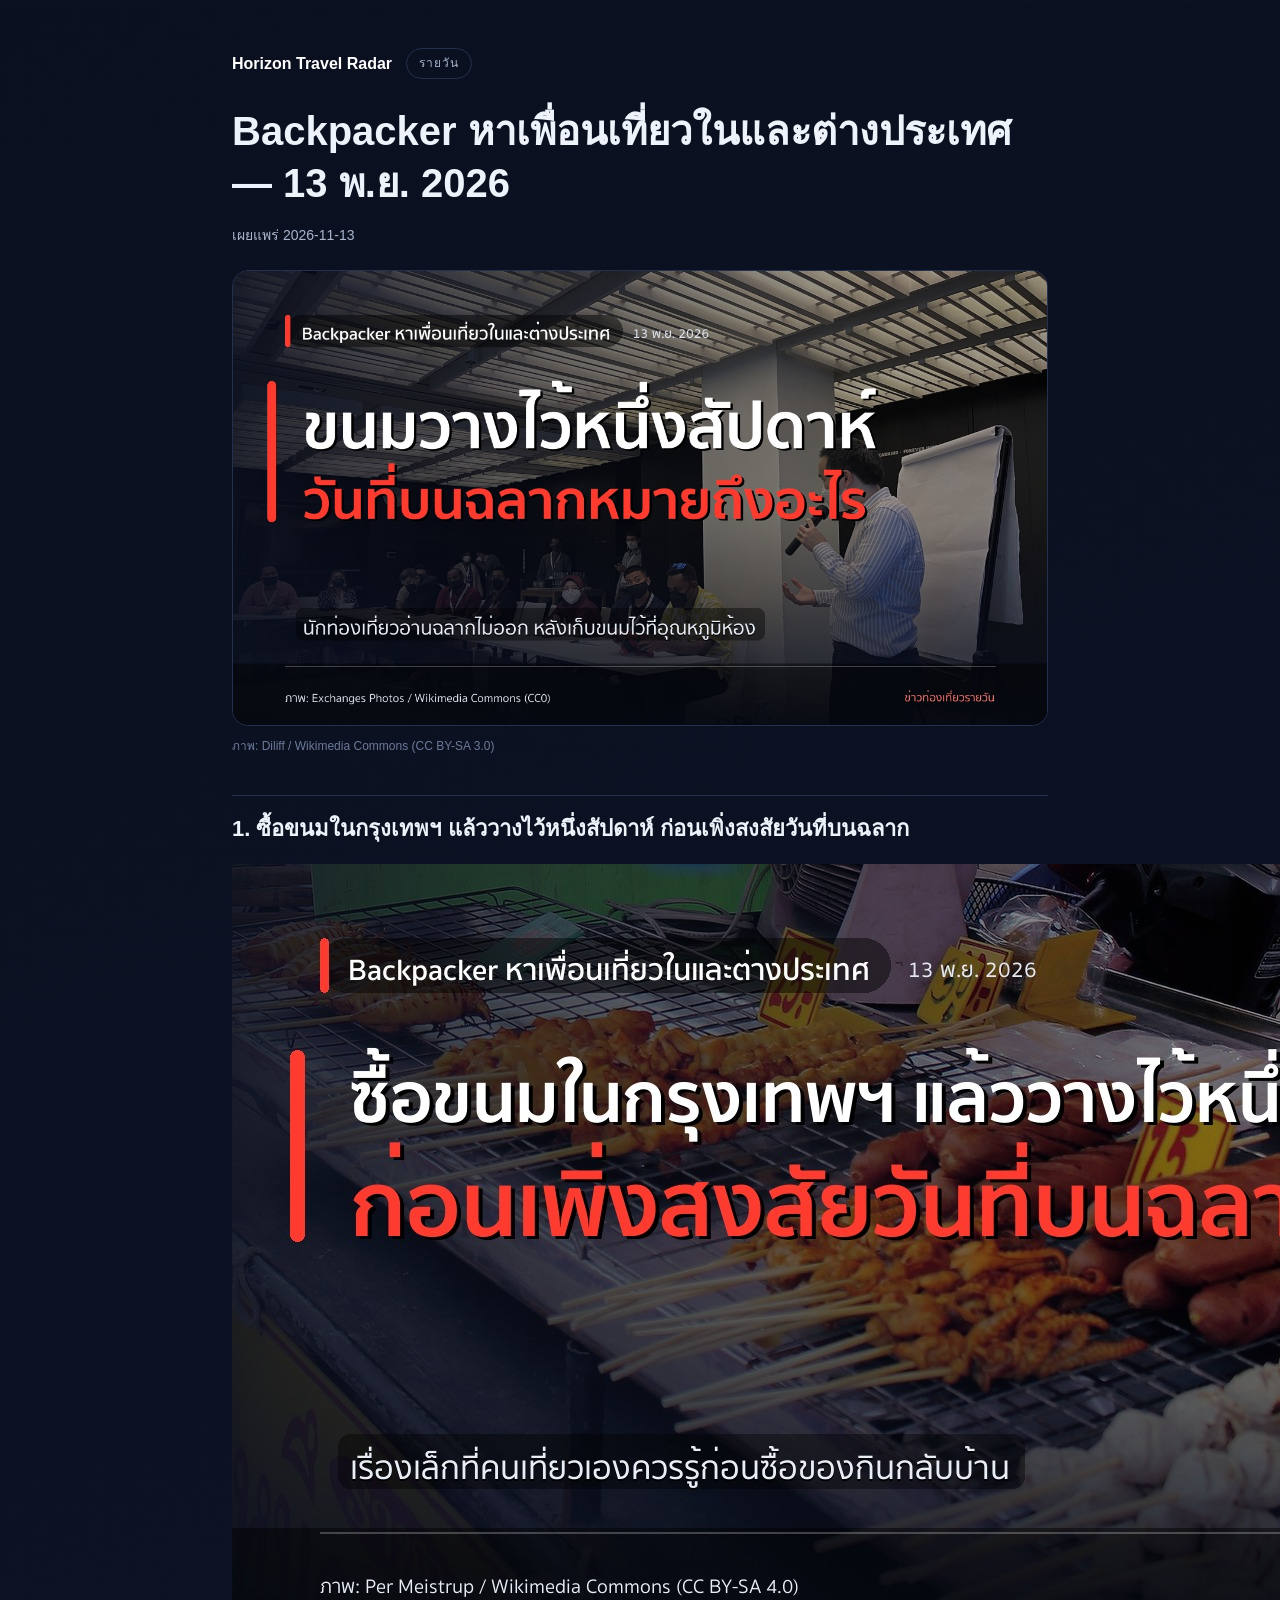
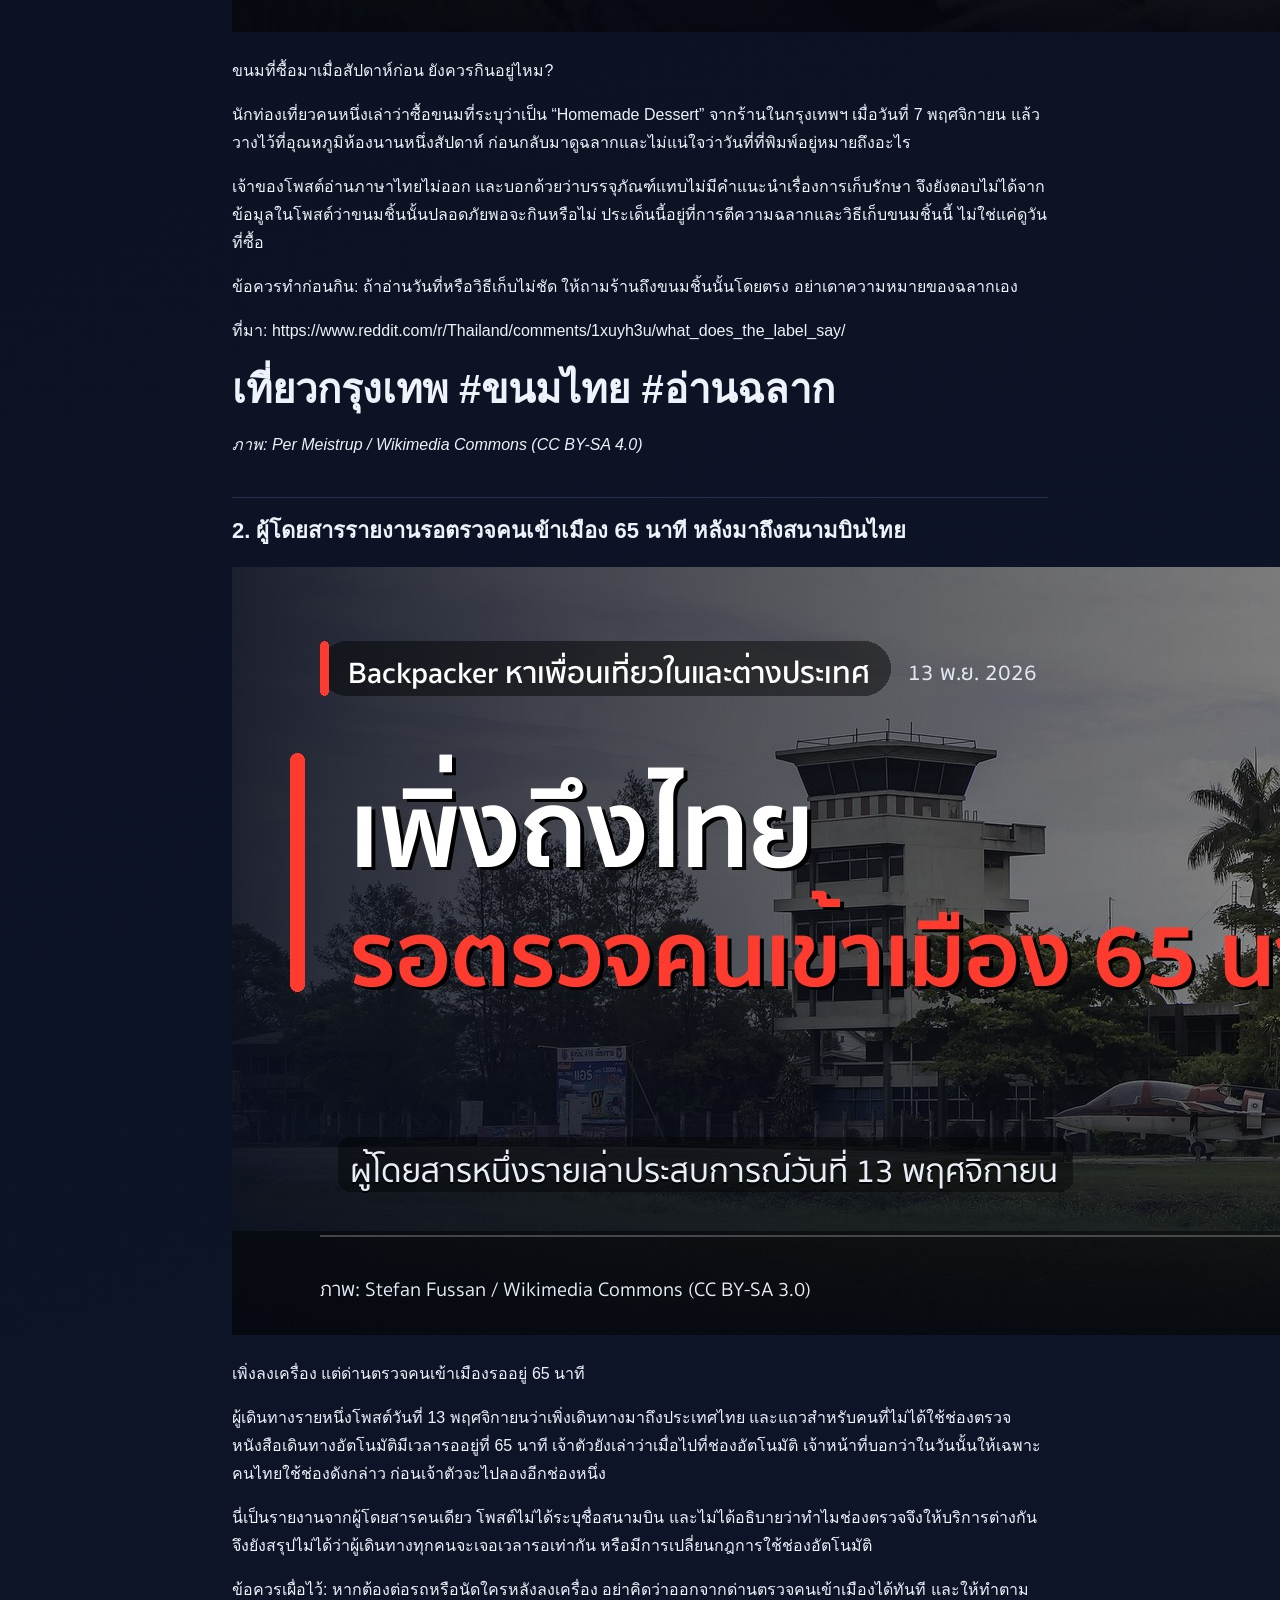
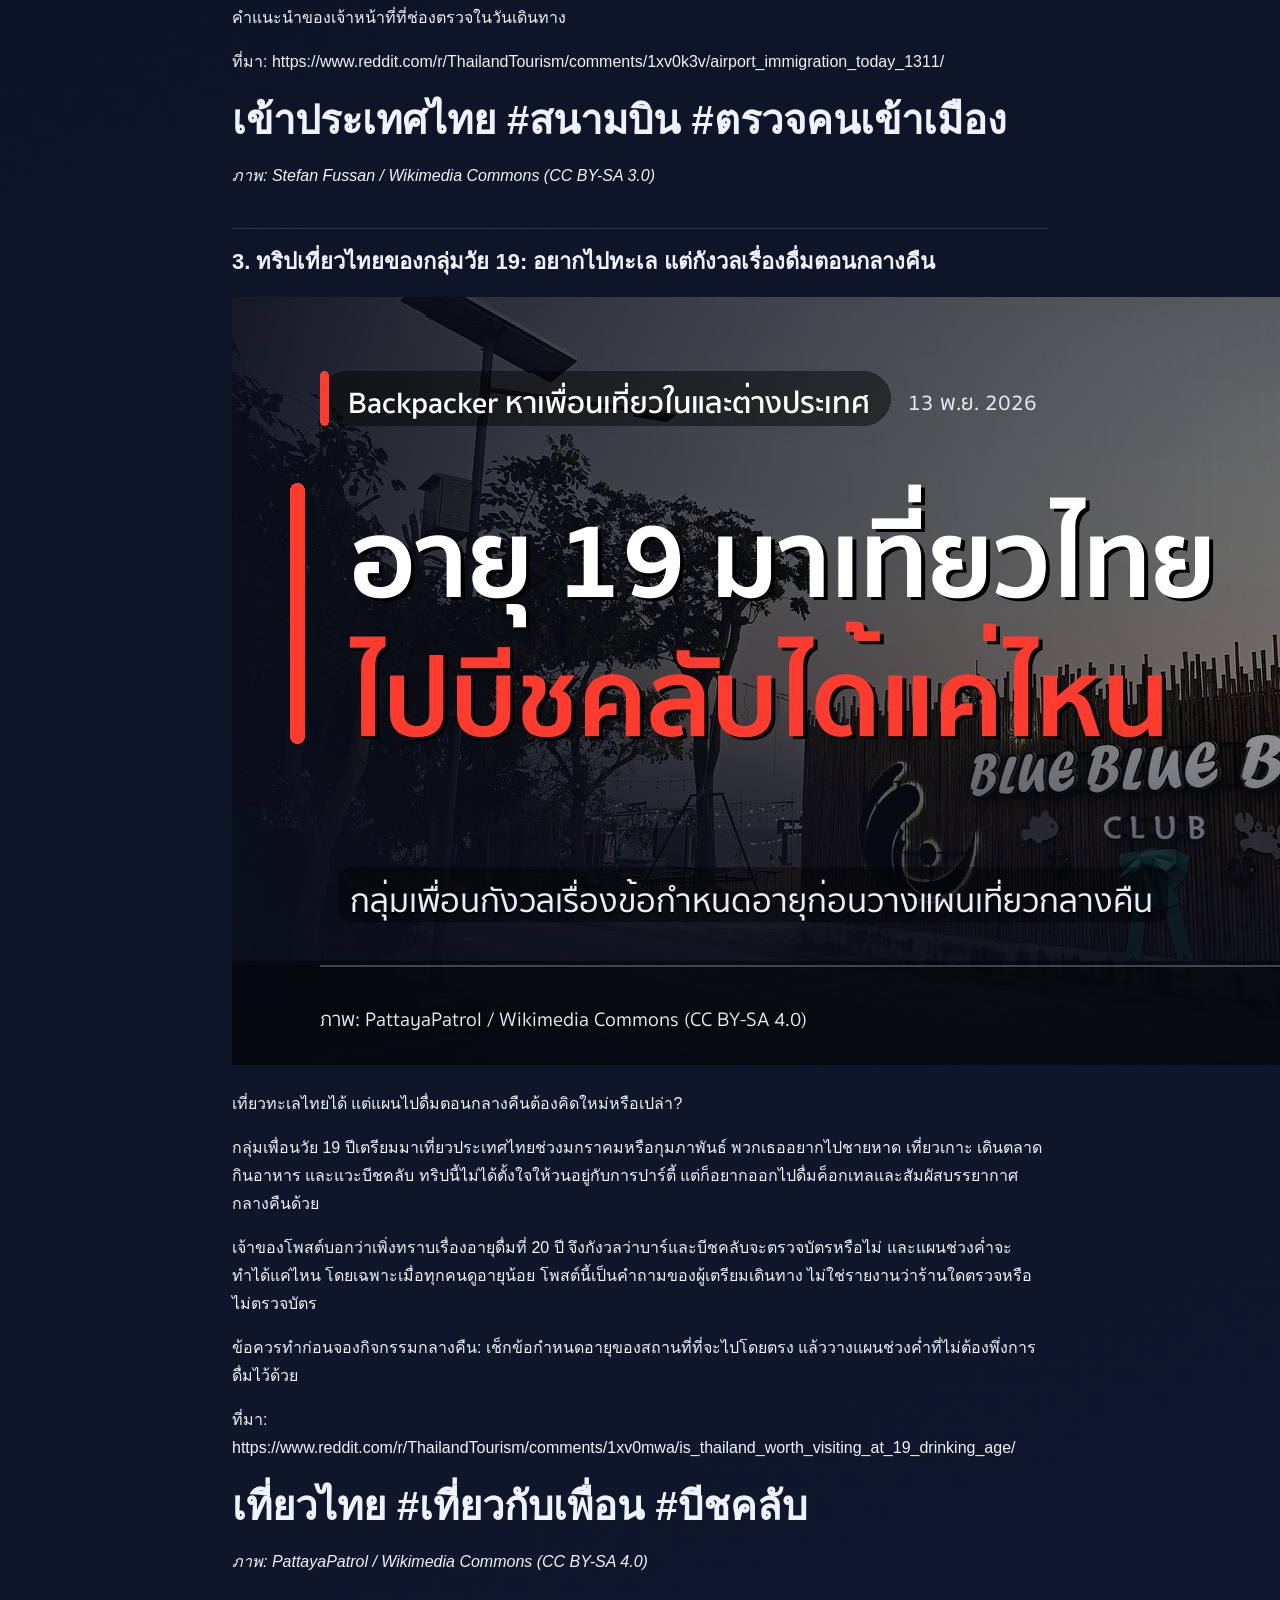
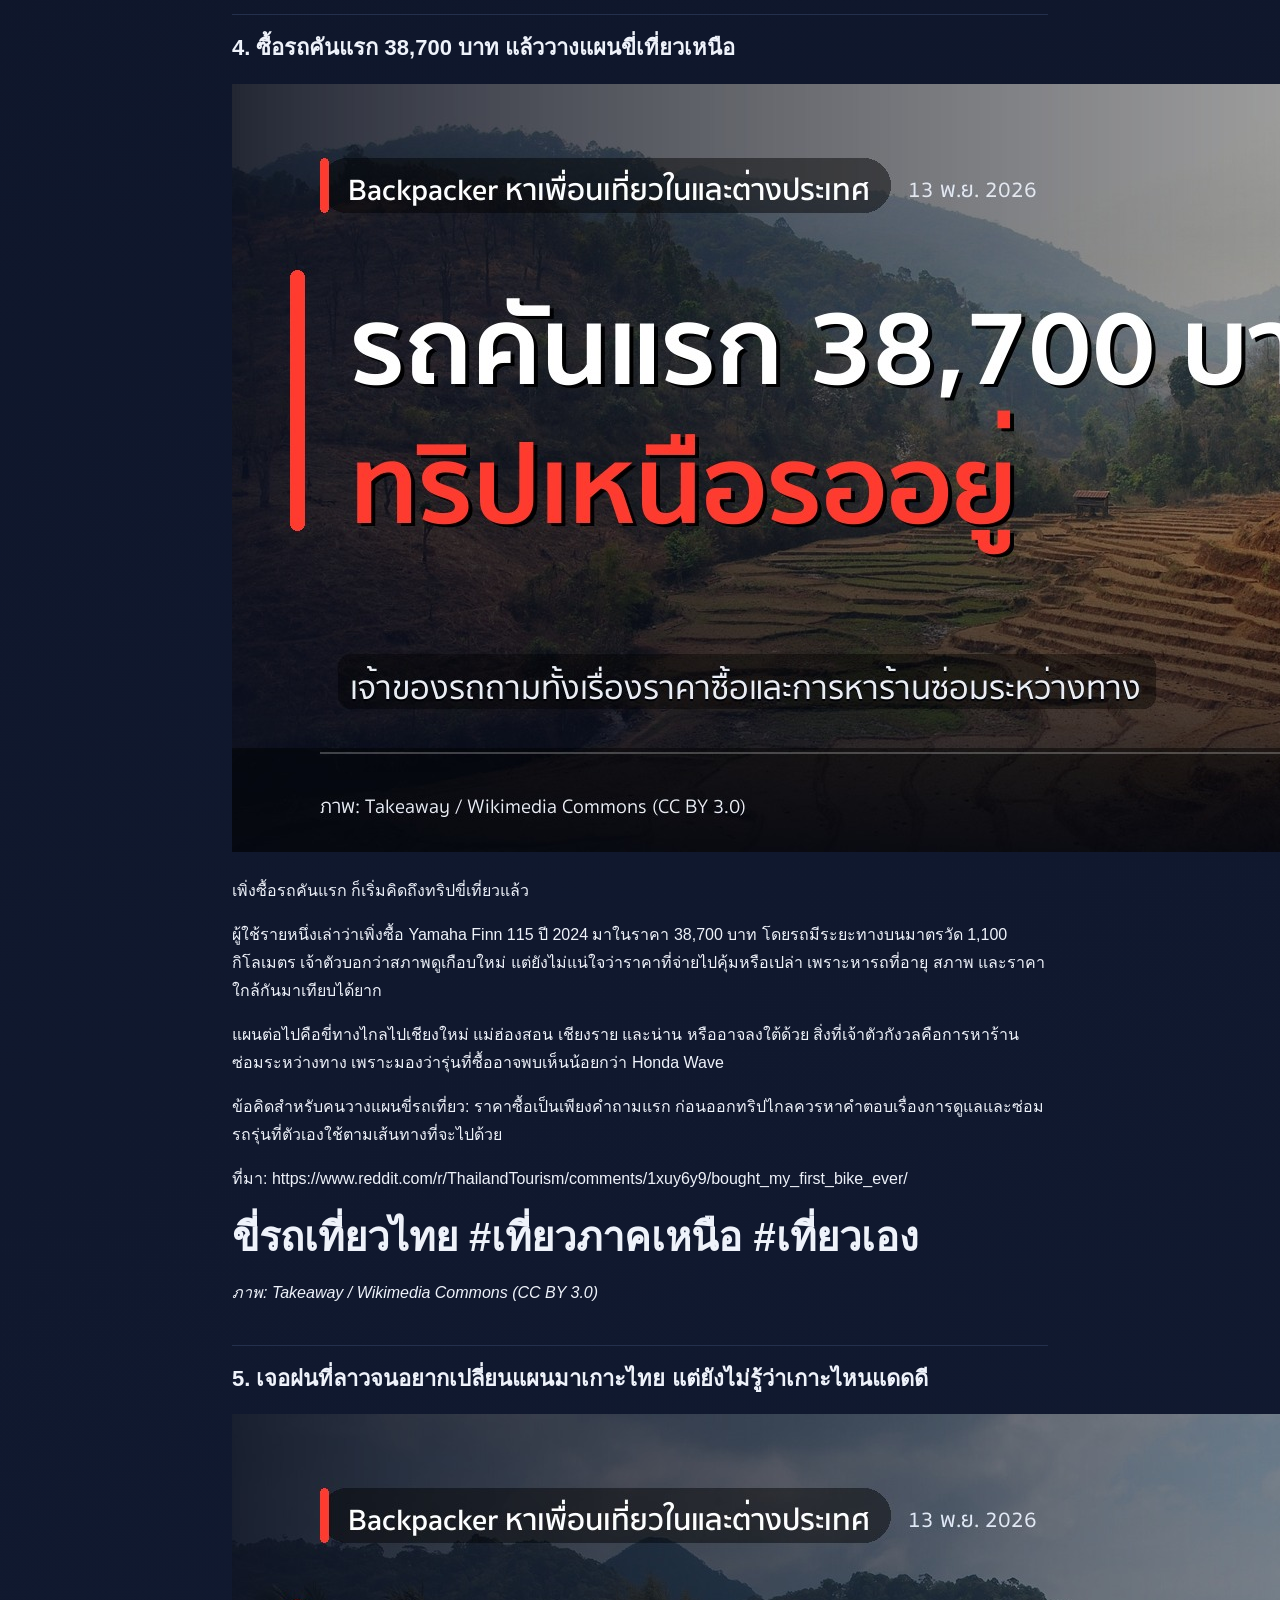
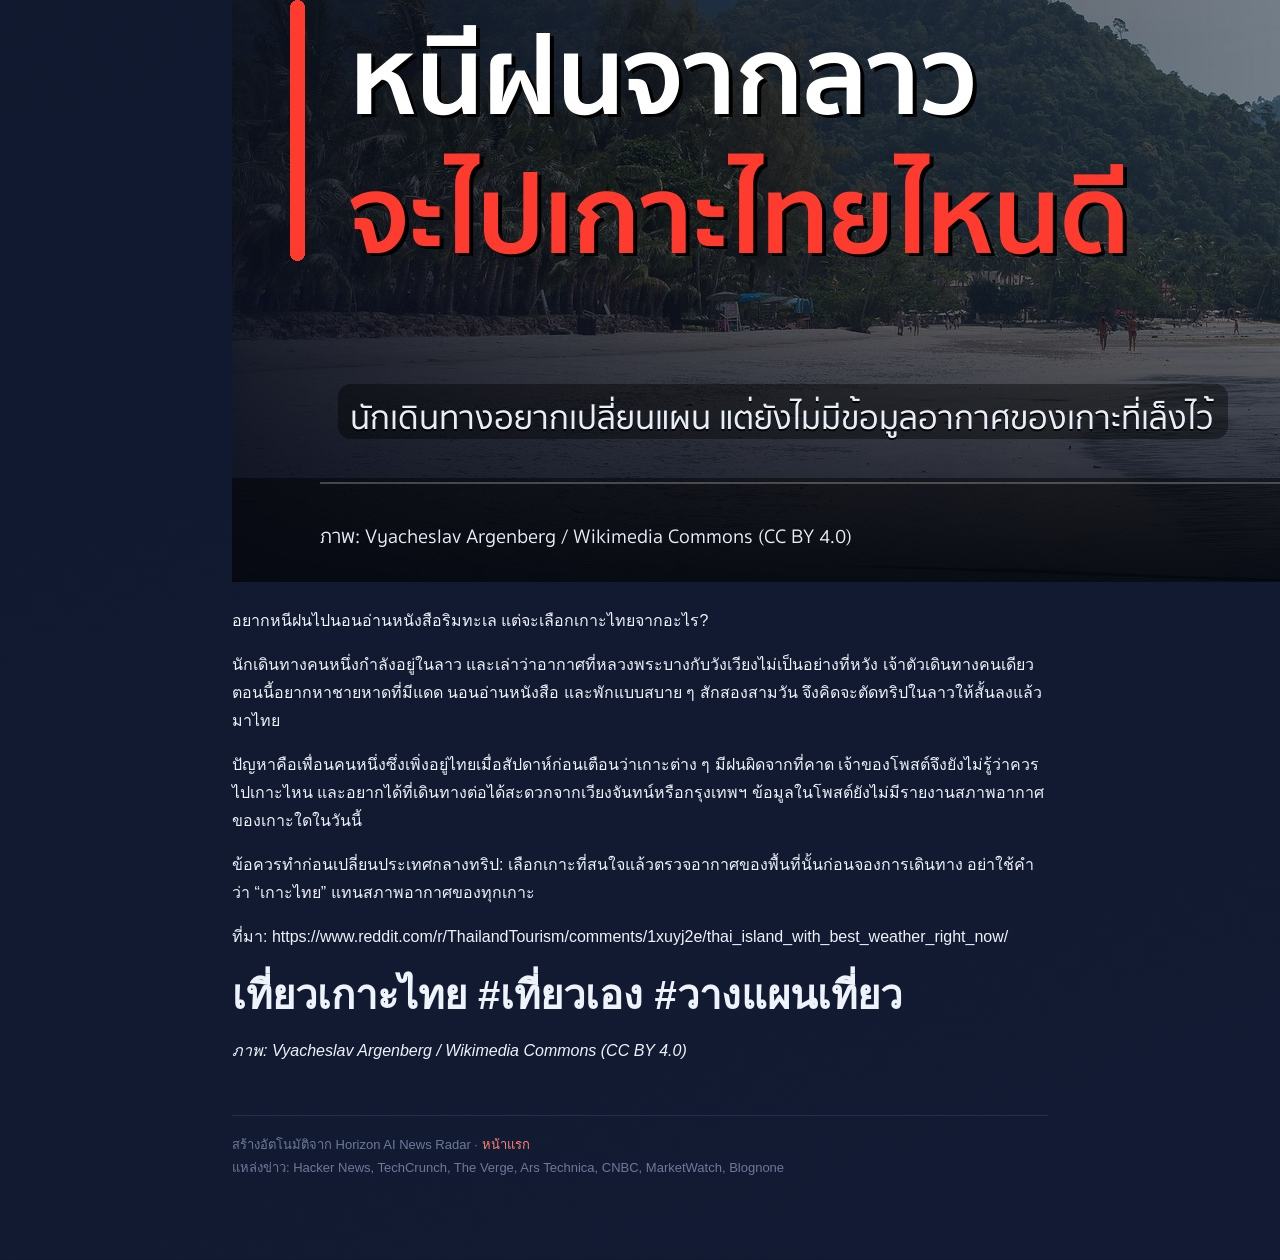
==== commit d8faf7d9: "radar: better cover for post 1 + synced credits" ====
--- a/docs/2026-11-13.html
+++ b/docs/2026-11-13.html
@@ -24,7 +24,7 @@
 <p>ข้อควรทำก่อนกิน: ถ้าอ่านวันที่หรือวิธีเก็บไม่ชัด ให้ถามร้านถึงขนมชิ้นนั้นโดยตรง อย่าเดาความหมายของฉลากเอง</p>
 <p>ที่มา: https://www.reddit.com/r/Thailand/comments/1xuyh3u/what_does_the_label_say/</p>
 <h1>เที่ยวกรุงเทพ #ขนมไทย #อ่านฉลาก</h1>
-<p><em>ภาพ: Exchanges Photos / Wikimedia Commons (CC0)</em></p>
+<p><em>ภาพ: Per Meistrup / Wikimedia Commons (CC BY-SA 4.0)</em></p>
 <h2>2. ผู้โดยสารรายงานรอตรวจคนเข้าเมือง 65 นาที หลังมาถึงสนามบินไทย</h2>
 <p><img alt="cover" src="img/post-2-cover-2026-11-13.jpg" /></p>
 <p>เพิ่งลงเครื่อง แต่ด่านตรวจคนเข้าเมืองรออยู่ 65 นาที</p>
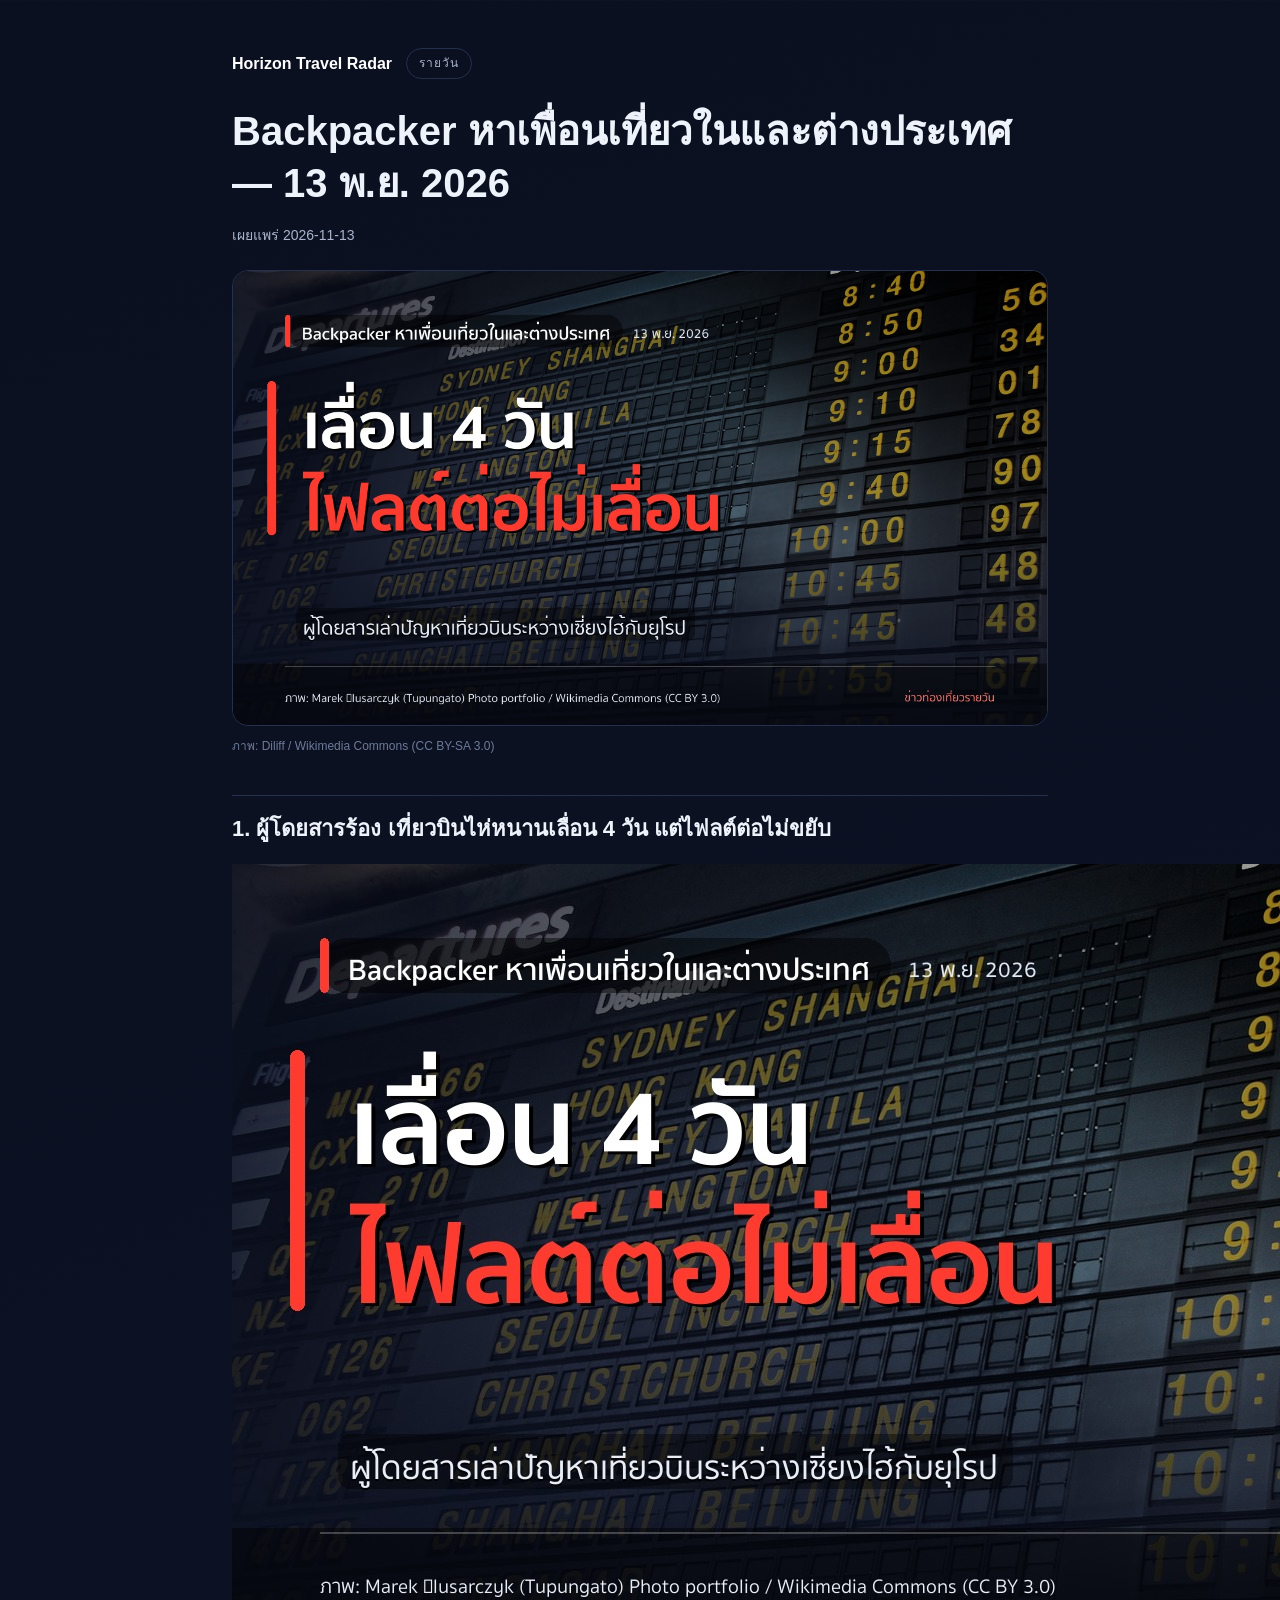
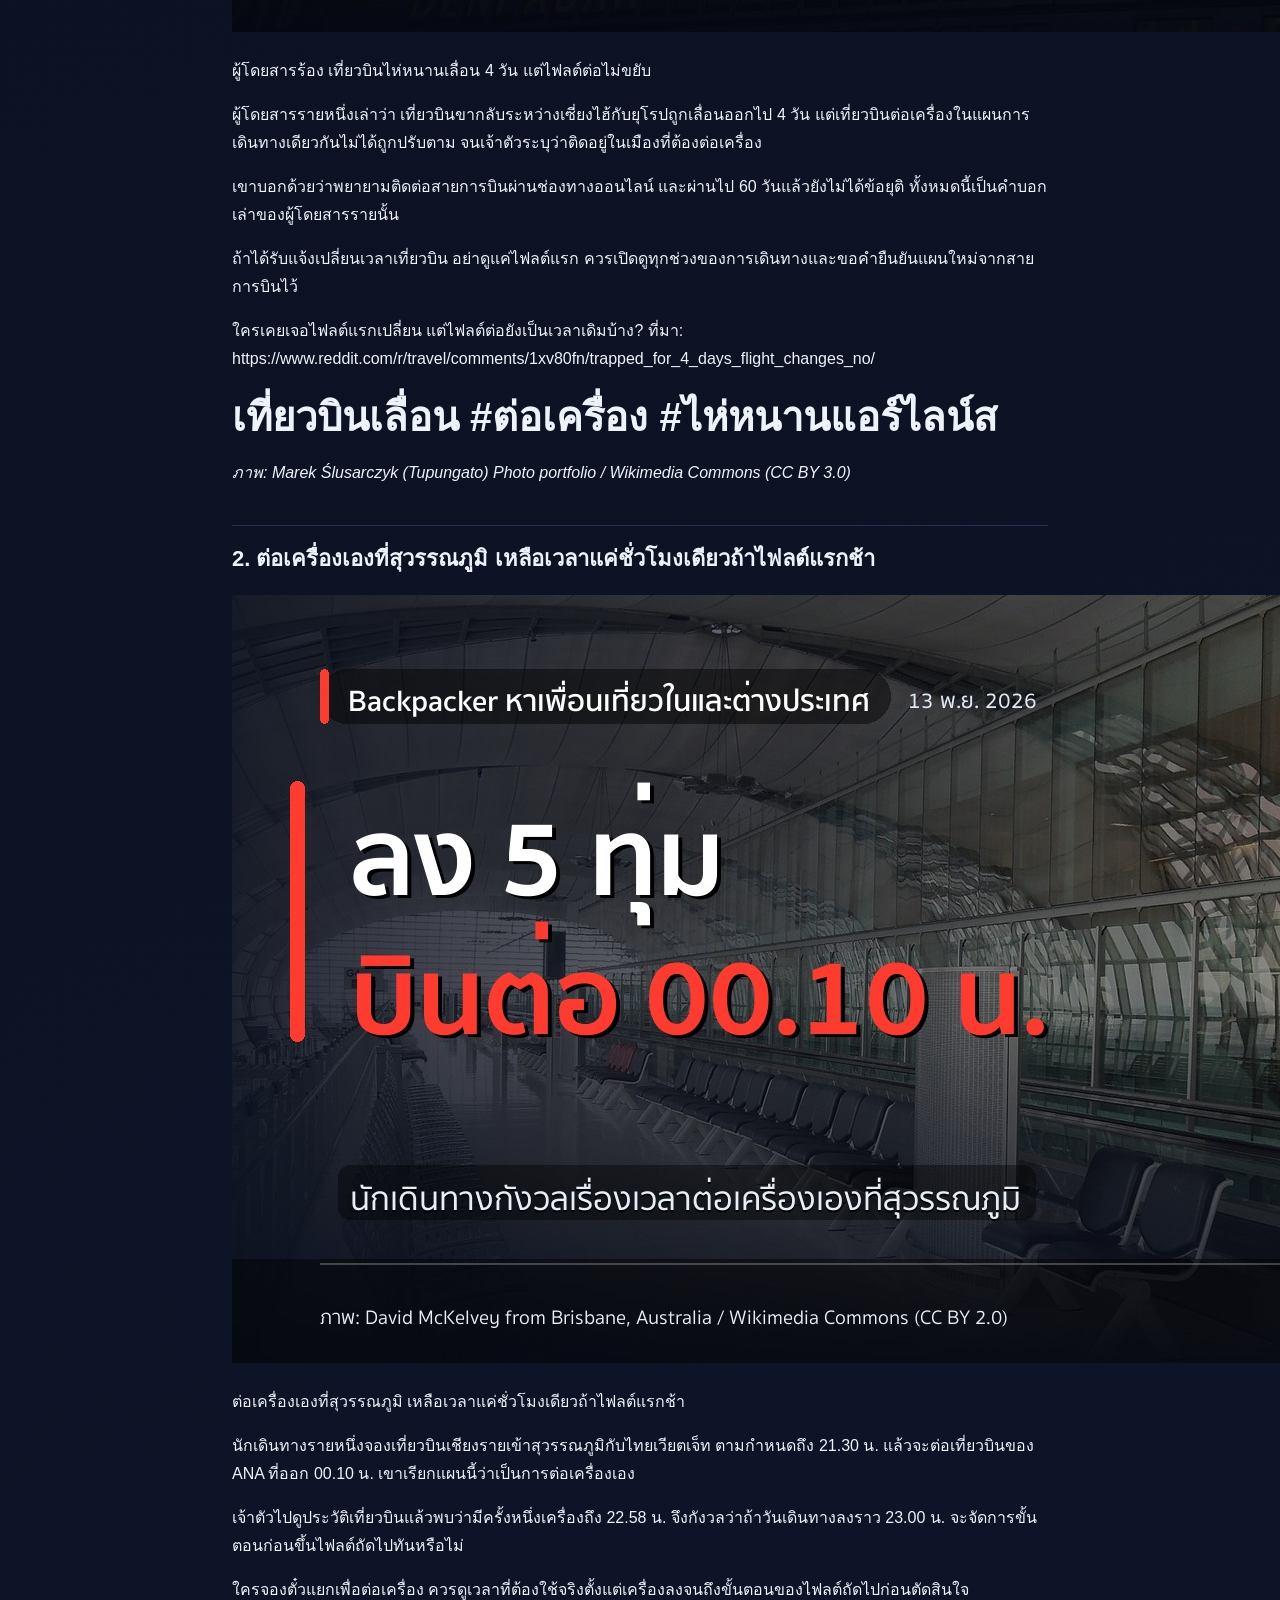
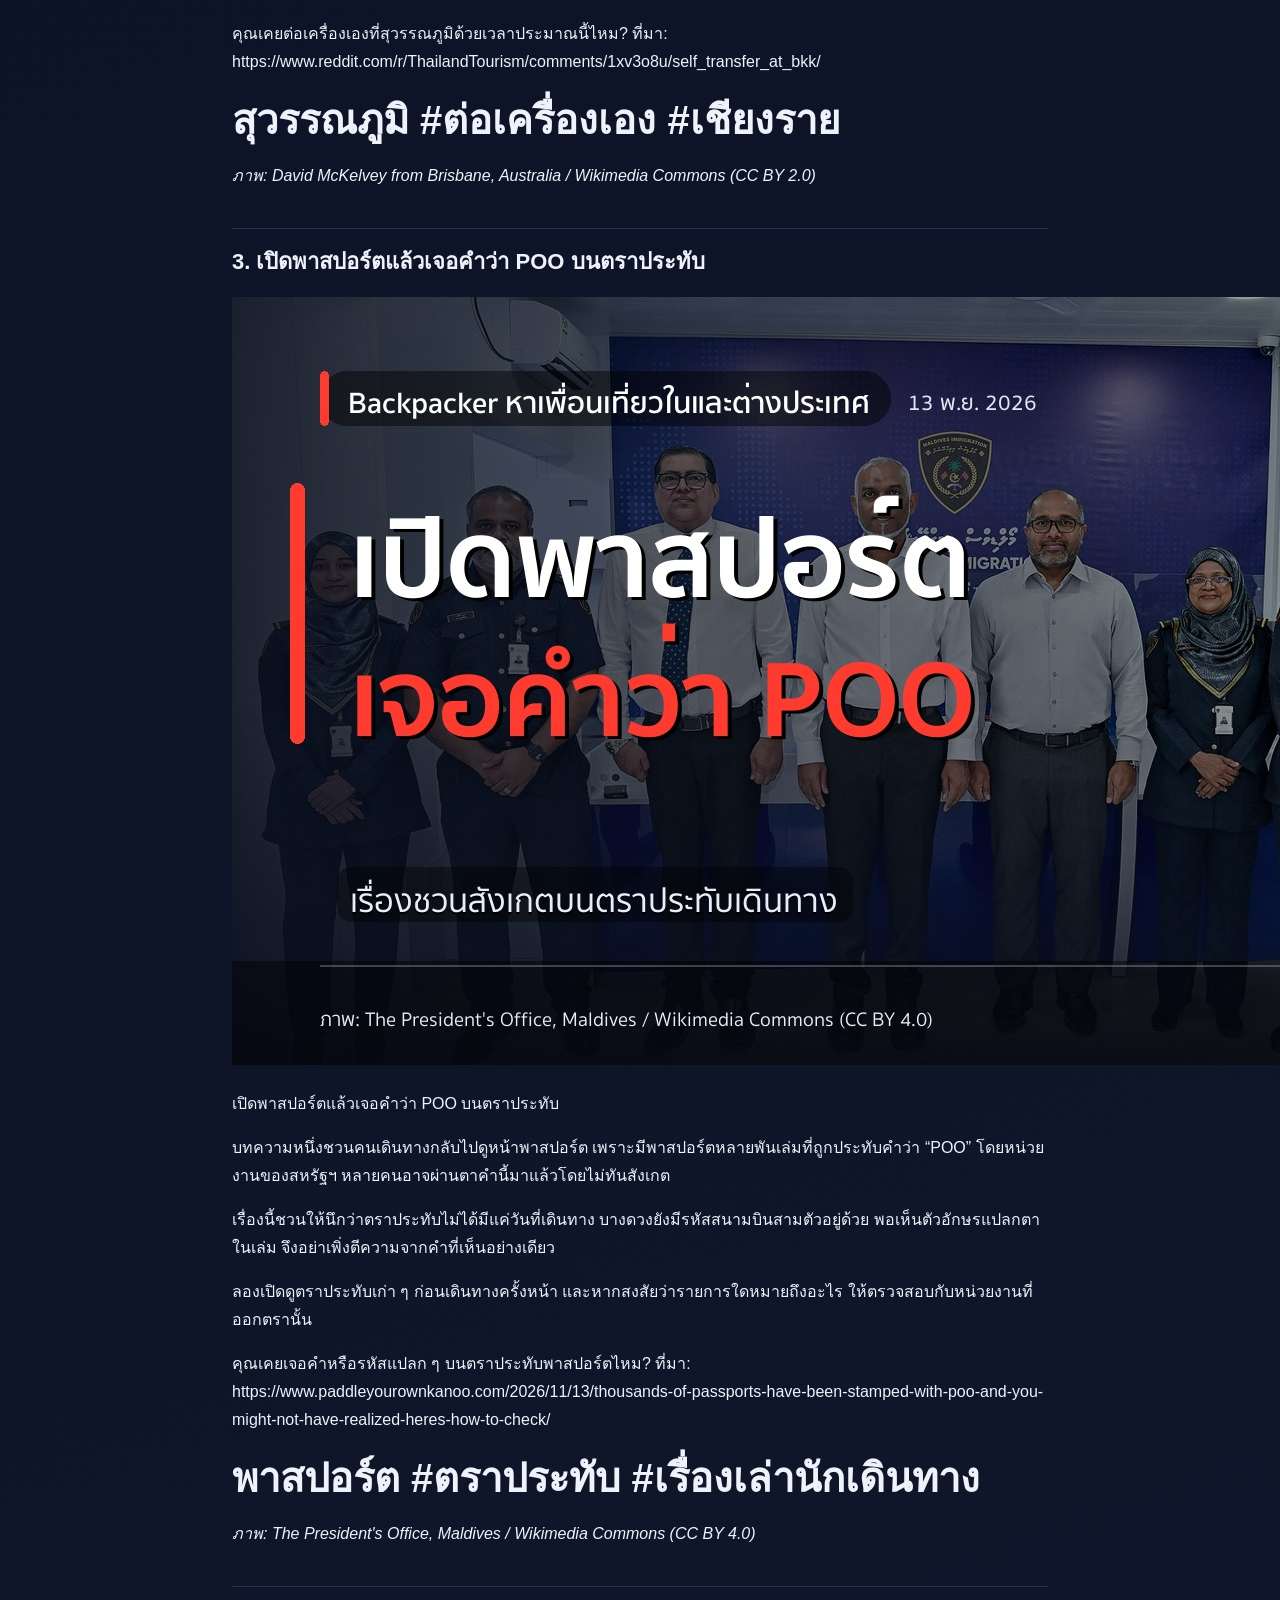
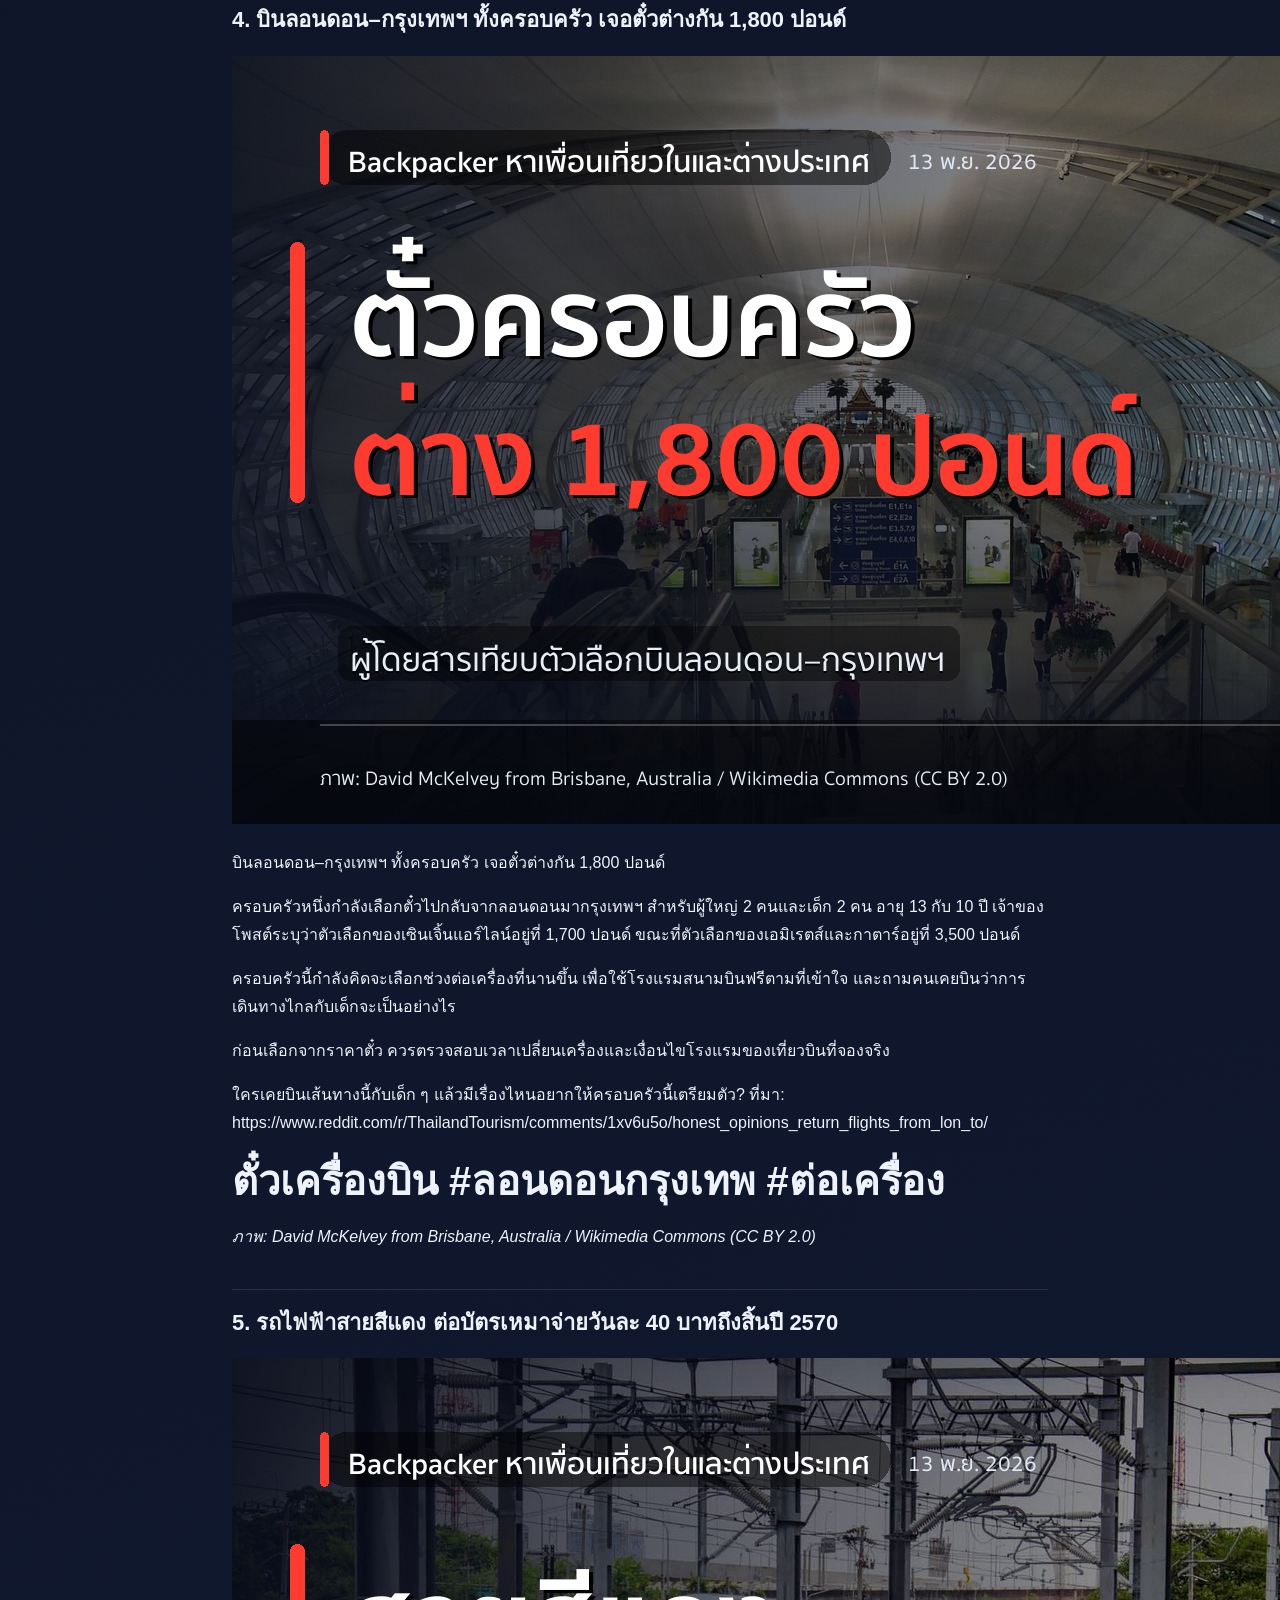
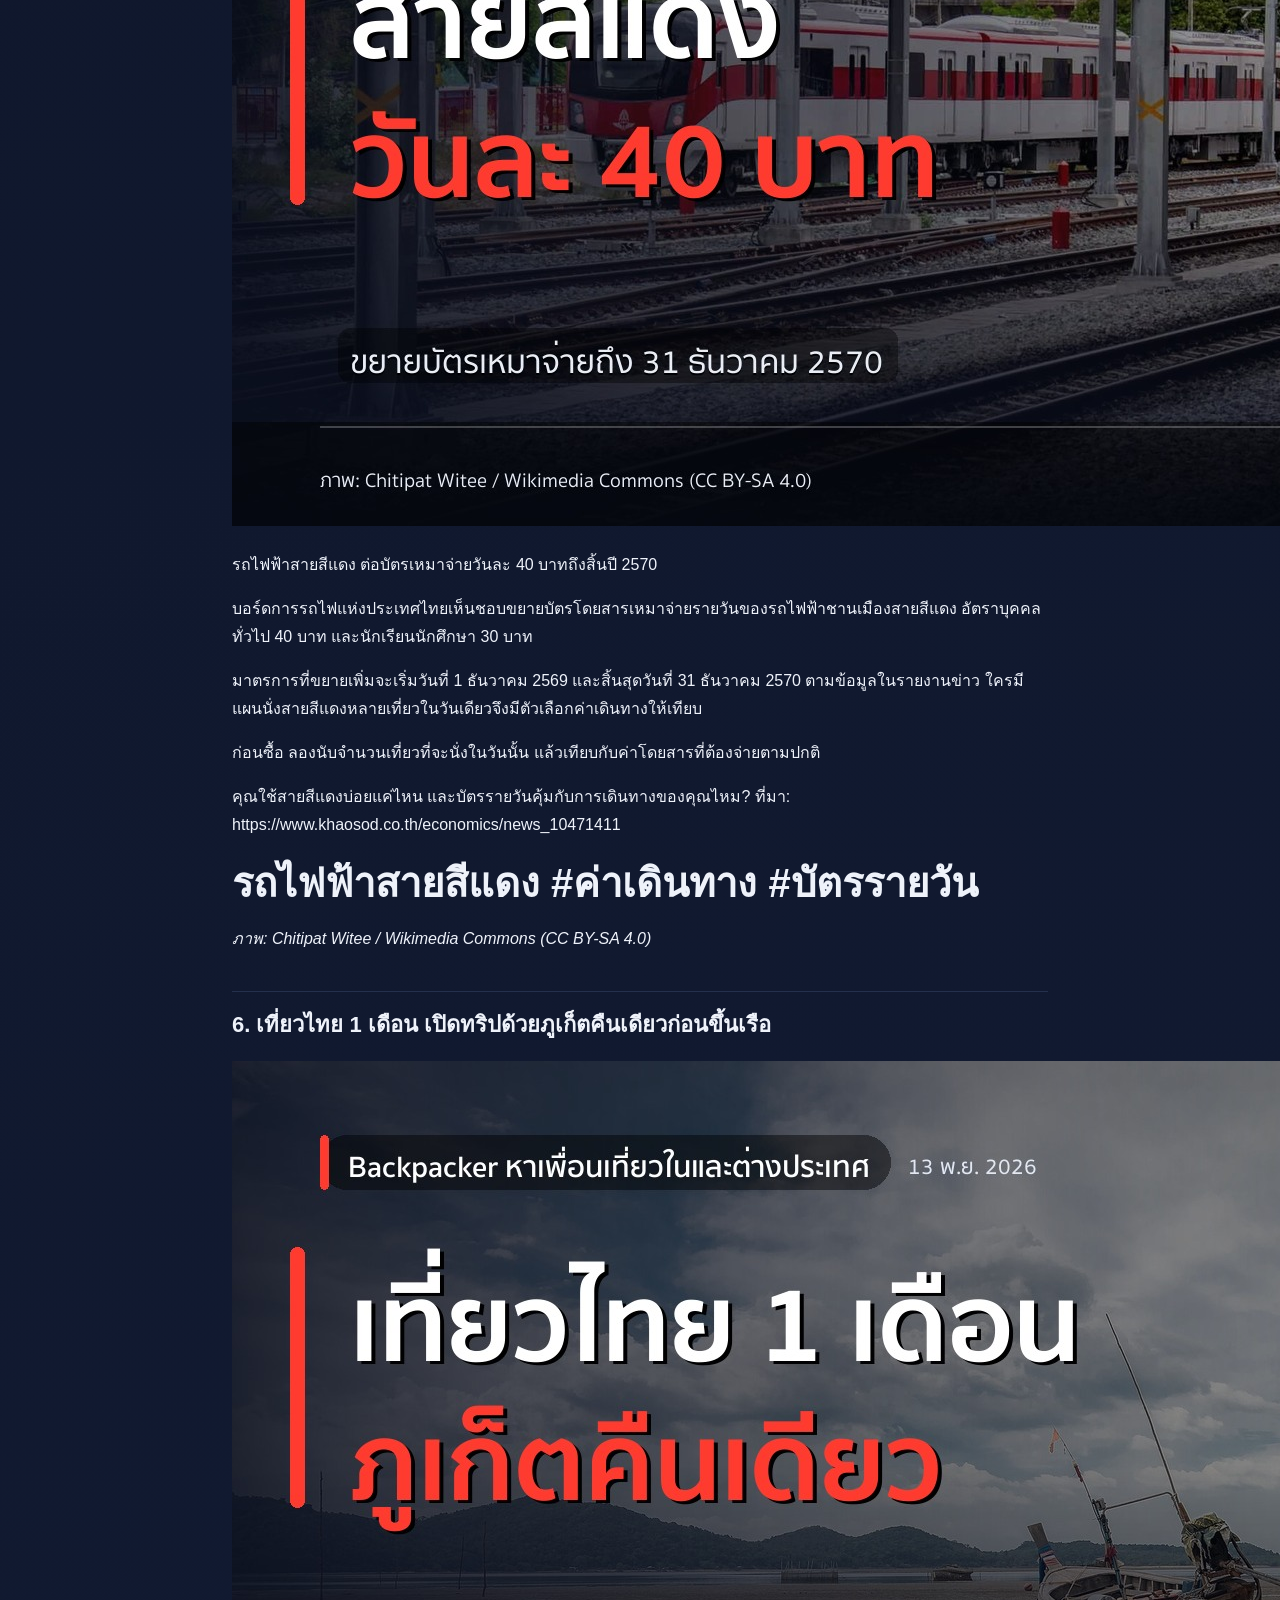
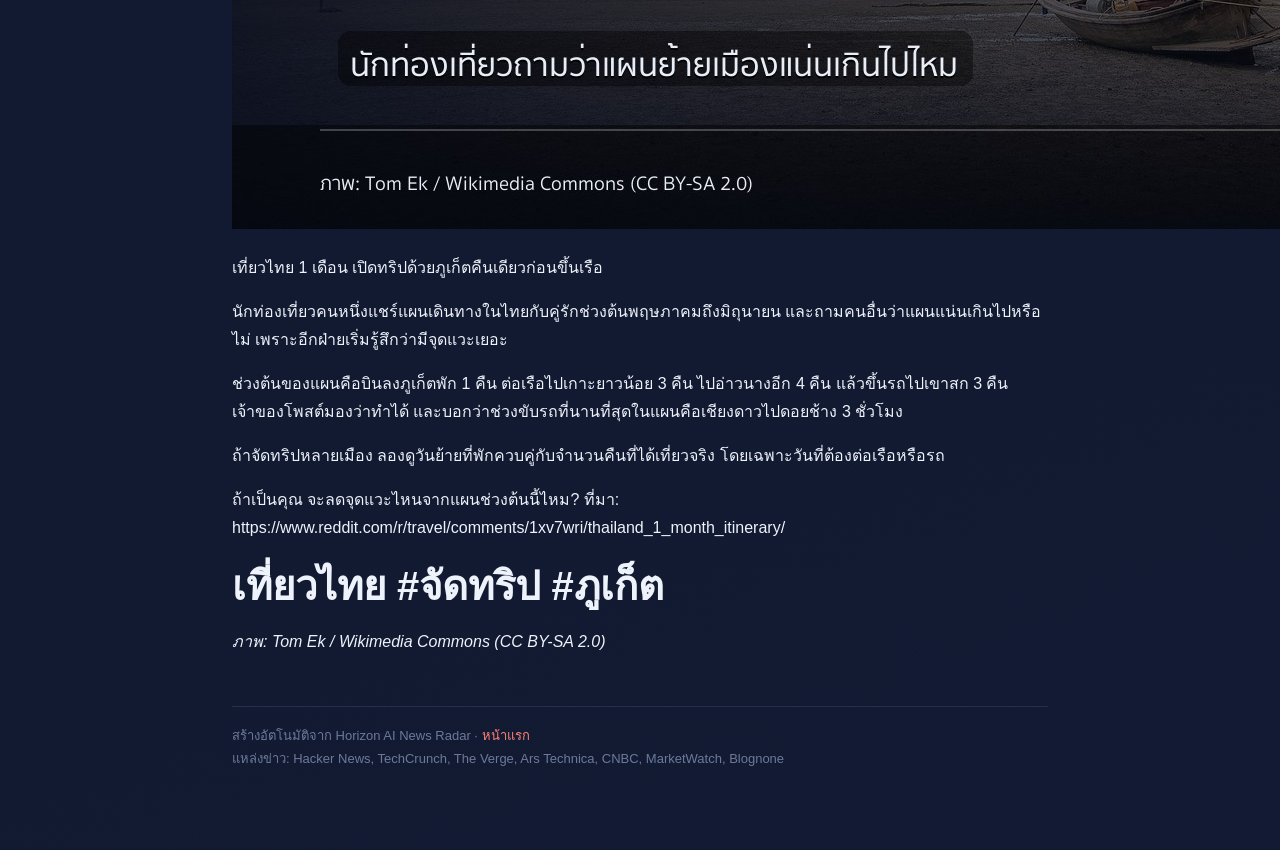
==== commit 0c530023: "radar: 2026-11-13" ====
--- a/docs/2026-11-13.html
+++ b/docs/2026-11-13.html
@@ -16,51 +16,66 @@
 <h1>Backpacker หาเพื่อนเที่ยวในและต่างประเทศ — 13 พ.ย. 2026</h1>
 <p class="meta">เผยแพร่ 2026-11-13</p>
 <img class="cover" src="img/cover-2026-11-13.jpg" alt="ภาพปกข่าว 2026-11-13"><p class="credit">ภาพ: Diliff / Wikimedia Commons (CC BY-SA 3.0)</p>
-<article><h2>1. ซื้อขนมในกรุงเทพฯ แล้ววางไว้หนึ่งสัปดาห์ ก่อนเพิ่งสงสัยวันที่บนฉลาก</h2>
+<article><h2>1. ผู้โดยสารร้อง เที่ยวบินไห่หนานเลื่อน 4 วัน แต่ไฟลต์ต่อไม่ขยับ</h2>
 <p><img alt="cover" src="img/post-1-cover-2026-11-13.jpg" /></p>
-<p>ขนมที่ซื้อมาเมื่อสัปดาห์ก่อน ยังควรกินอยู่ไหม?</p>
-<p>นักท่องเที่ยวคนหนึ่งเล่าว่าซื้อขนมที่ระบุว่าเป็น “Homemade Dessert” จากร้านในกรุงเทพฯ เมื่อวันที่ 7 พฤศจิกายน แล้ววางไว้ที่อุณหภูมิห้องนานหนึ่งสัปดาห์ ก่อนกลับมาดูฉลากและไม่แน่ใจว่าวันที่ที่พิมพ์อยู่หมายถึงอะไร</p>
-<p>เจ้าของโพสต์อ่านภาษาไทยไม่ออก และบอกด้วยว่าบรรจุภัณฑ์แทบไม่มีคำแนะนำเรื่องการเก็บรักษา จึงยังตอบไม่ได้จากข้อมูลในโพสต์ว่าขนมชิ้นนั้นปลอดภัยพอจะกินหรือไม่ ประเด็นนี้อยู่ที่การตีความฉลากและวิธีเก็บขนมชิ้นนี้ ไม่ใช่แค่ดูวันที่ซื้อ</p>
-<p>ข้อควรทำก่อนกิน: ถ้าอ่านวันที่หรือวิธีเก็บไม่ชัด ให้ถามร้านถึงขนมชิ้นนั้นโดยตรง อย่าเดาความหมายของฉลากเอง</p>
-<p>ที่มา: https://www.reddit.com/r/Thailand/comments/1xuyh3u/what_does_the_label_say/</p>
-<h1>เที่ยวกรุงเทพ #ขนมไทย #อ่านฉลาก</h1>
-<p><em>ภาพ: Per Meistrup / Wikimedia Commons (CC BY-SA 4.0)</em></p>
-<h2>2. ผู้โดยสารรายงานรอตรวจคนเข้าเมือง 65 นาที หลังมาถึงสนามบินไทย</h2>
+<p>ผู้โดยสารร้อง เที่ยวบินไห่หนานเลื่อน 4 วัน แต่ไฟลต์ต่อไม่ขยับ</p>
+<p>ผู้โดยสารรายหนึ่งเล่าว่า เที่ยวบินขากลับระหว่างเซี่ยงไฮ้กับยุโรปถูกเลื่อนออกไป 4 วัน แต่เที่ยวบินต่อเครื่องในแผนการเดินทางเดียวกันไม่ได้ถูกปรับตาม จนเจ้าตัวระบุว่าติดอยู่ในเมืองที่ต้องต่อเครื่อง</p>
+<p>เขาบอกด้วยว่าพยายามติดต่อสายการบินผ่านช่องทางออนไลน์ และผ่านไป 60 วันแล้วยังไม่ได้ข้อยุติ ทั้งหมดนี้เป็นคำบอกเล่าของผู้โดยสารรายนั้น</p>
+<p>ถ้าได้รับแจ้งเปลี่ยนเวลาเที่ยวบิน อย่าดูแค่ไฟลต์แรก ควรเปิดดูทุกช่วงของการเดินทางและขอคำยืนยันแผนใหม่จากสายการบินไว้</p>
+<p>ใครเคยเจอไฟลต์แรกเปลี่ยน แต่ไฟลต์ต่อยังเป็นเวลาเดิมบ้าง?
+ที่มา: https://www.reddit.com/r/travel/comments/1xv80fn/trapped_for_4_days_flight_changes_no/</p>
+<h1>เที่ยวบินเลื่อน #ต่อเครื่อง #ไห่หนานแอร์ไลน์ส</h1>
+<p><em>ภาพ: Marek Ślusarczyk (Tupungato) Photo portfolio / Wikimedia Commons (CC BY 3.0)</em></p>
+<h2>2. ต่อเครื่องเองที่สุวรรณภูมิ เหลือเวลาแค่ชั่วโมงเดียวถ้าไฟลต์แรกช้า</h2>
 <p><img alt="cover" src="img/post-2-cover-2026-11-13.jpg" /></p>
-<p>เพิ่งลงเครื่อง แต่ด่านตรวจคนเข้าเมืองรออยู่ 65 นาที</p>
-<p>ผู้เดินทางรายหนึ่งโพสต์วันที่ 13 พฤศจิกายนว่าเพิ่งเดินทางมาถึงประเทศไทย และแถวสำหรับคนที่ไม่ได้ใช้ช่องตรวจหนังสือเดินทางอัตโนมัติมีเวลารออยู่ที่ 65 นาที เจ้าตัวยังเล่าว่าเมื่อไปที่ช่องอัตโนมัติ เจ้าหน้าที่บอกว่าในวันนั้นให้เฉพาะคนไทยใช้ช่องดังกล่าว ก่อนเจ้าตัวจะไปลองอีกช่องหนึ่ง</p>
-<p>นี่เป็นรายงานจากผู้โดยสารคนเดียว โพสต์ไม่ได้ระบุชื่อสนามบิน และไม่ได้อธิบายว่าทำไมช่องตรวจจึงให้บริการต่างกัน จึงยังสรุปไม่ได้ว่าผู้เดินทางทุกคนจะเจอเวลารอเท่ากัน หรือมีการเปลี่ยนกฎการใช้ช่องอัตโนมัติ</p>
-<p>ข้อควรเผื่อไว้: หากต้องต่อรถหรือนัดใครหลังลงเครื่อง อย่าคิดว่าออกจากด่านตรวจคนเข้าเมืองได้ทันที และให้ทำตามคำแนะนำของเจ้าหน้าที่ที่ช่องตรวจในวันเดินทาง</p>
-<p>ที่มา: https://www.reddit.com/r/ThailandTourism/comments/1xv0k3v/airport_immigration_today_1311/</p>
-<h1>เข้าประเทศไทย #สนามบิน #ตรวจคนเข้าเมือง</h1>
-<p><em>ภาพ: Stefan Fussan / Wikimedia Commons (CC BY-SA 3.0)</em></p>
-<h2>3. ทริปเที่ยวไทยของกลุ่มวัย 19: อยากไปทะเล แต่กังวลเรื่องดื่มตอนกลางคืน</h2>
+<p>ต่อเครื่องเองที่สุวรรณภูมิ เหลือเวลาแค่ชั่วโมงเดียวถ้าไฟลต์แรกช้า</p>
+<p>นักเดินทางรายหนึ่งจองเที่ยวบินเชียงรายเข้าสุวรรณภูมิกับไทยเวียตเจ็ท ตามกำหนดถึง 21.30 น. แล้วจะต่อเที่ยวบินของ ANA ที่ออก 00.10 น. เขาเรียกแผนนี้ว่าเป็นการต่อเครื่องเอง</p>
+<p>เจ้าตัวไปดูประวัติเที่ยวบินแล้วพบว่ามีครั้งหนึ่งเครื่องถึง 22.58 น. จึงกังวลว่าถ้าวันเดินทางลงราว 23.00 น. จะจัดการขั้นตอนก่อนขึ้นไฟลต์ถัดไปทันหรือไม่</p>
+<p>ใครจองตั๋วแยกเพื่อต่อเครื่อง ควรดูเวลาที่ต้องใช้จริงตั้งแต่เครื่องลงจนถึงขั้นตอนของไฟลต์ถัดไปก่อนตัดสินใจ</p>
+<p>คุณเคยต่อเครื่องเองที่สุวรรณภูมิด้วยเวลาประมาณนี้ไหม?
+ที่มา: https://www.reddit.com/r/ThailandTourism/comments/1xv3o8u/self_transfer_at_bkk/</p>
+<h1>สุวรรณภูมิ #ต่อเครื่องเอง #เชียงราย</h1>
+<p><em>ภาพ: David McKelvey from Brisbane, Australia / Wikimedia Commons (CC BY 2.0)</em></p>
+<h2>3. เปิดพาสปอร์ตแล้วเจอคำว่า POO บนตราประทับ</h2>
 <p><img alt="cover" src="img/post-3-cover-2026-11-13.jpg" /></p>
-<p>เที่ยวทะเลไทยได้ แต่แผนไปดื่มตอนกลางคืนต้องคิดใหม่หรือเปล่า?</p>
-<p>กลุ่มเพื่อนวัย 19 ปีเตรียมมาเที่ยวประเทศไทยช่วงมกราคมหรือกุมภาพันธ์ พวกเธออยากไปชายหาด เที่ยวเกาะ เดินตลาด กินอาหาร และแวะบีชคลับ ทริปนี้ไม่ได้ตั้งใจให้วนอยู่กับการปาร์ตี้ แต่ก็อยากออกไปดื่มค็อกเทลและสัมผัสบรรยากาศกลางคืนด้วย</p>
-<p>เจ้าของโพสต์บอกว่าเพิ่งทราบเรื่องอายุดื่มที่ 20 ปี จึงกังวลว่าบาร์และบีชคลับจะตรวจบัตรหรือไม่ และแผนช่วงค่ำจะทำได้แค่ไหน โดยเฉพาะเมื่อทุกคนดูอายุน้อย โพสต์นี้เป็นคำถามของผู้เตรียมเดินทาง ไม่ใช่รายงานว่าร้านใดตรวจหรือไม่ตรวจบัตร</p>
-<p>ข้อควรทำก่อนจองกิจกรรมกลางคืน: เช็กข้อกำหนดอายุของสถานที่ที่จะไปโดยตรง แล้ววางแผนช่วงค่ำที่ไม่ต้องพึ่งการดื่มไว้ด้วย</p>
-<p>ที่มา: https://www.reddit.com/r/ThailandTourism/comments/1xv0mwa/is_thailand_worth_visiting_at_19_drinking_age/</p>
-<h1>เที่ยวไทย #เที่ยวกับเพื่อน #บีชคลับ</h1>
-<p><em>ภาพ: PattayaPatrol / Wikimedia Commons (CC BY-SA 4.0)</em></p>
-<h2>4. ซื้อรถคันแรก 38,700 บาท แล้ววางแผนขี่เที่ยวเหนือ</h2>
+<p>เปิดพาสปอร์ตแล้วเจอคำว่า POO บนตราประทับ</p>
+<p>บทความหนึ่งชวนคนเดินทางกลับไปดูหน้าพาสปอร์ต เพราะมีพาสปอร์ตหลายพันเล่มที่ถูกประทับคำว่า “POO” โดยหน่วยงานของสหรัฐฯ หลายคนอาจผ่านตาคำนี้มาแล้วโดยไม่ทันสังเกต</p>
+<p>เรื่องนี้ชวนให้นึกว่าตราประทับไม่ได้มีแค่วันที่เดินทาง บางดวงยังมีรหัสสนามบินสามตัวอยู่ด้วย พอเห็นตัวอักษรแปลกตาในเล่ม จึงอย่าเพิ่งตีความจากคำที่เห็นอย่างเดียว</p>
+<p>ลองเปิดดูตราประทับเก่า ๆ ก่อนเดินทางครั้งหน้า และหากสงสัยว่ารายการใดหมายถึงอะไร ให้ตรวจสอบกับหน่วยงานที่ออกตรานั้น</p>
+<p>คุณเคยเจอคำหรือรหัสแปลก ๆ บนตราประทับพาสปอร์ตไหม?
+ที่มา: https://www.paddleyourownkanoo.com/2026/11/13/thousands-of-passports-have-been-stamped-with-poo-and-you-might-not-have-realized-heres-how-to-check/</p>
+<h1>พาสปอร์ต #ตราประทับ #เรื่องเล่านักเดินทาง</h1>
+<p><em>ภาพ: The President's Office, Maldives / Wikimedia Commons (CC BY 4.0)</em></p>
+<h2>4. บินลอนดอน–กรุงเทพฯ ทั้งครอบครัว เจอตั๋วต่างกัน 1,800 ปอนด์</h2>
 <p><img alt="cover" src="img/post-4-cover-2026-11-13.jpg" /></p>
-<p>เพิ่งซื้อรถคันแรก ก็เริ่มคิดถึงทริปขี่เที่ยวแล้ว</p>
-<p>ผู้ใช้รายหนึ่งเล่าว่าเพิ่งซื้อ Yamaha Finn 115 ปี 2024 มาในราคา 38,700 บาท โดยรถมีระยะทางบนมาตรวัด 1,100 กิโลเมตร เจ้าตัวบอกว่าสภาพดูเกือบใหม่ แต่ยังไม่แน่ใจว่าราคาที่จ่ายไปคุ้มหรือเปล่า เพราะหารถที่อายุ สภาพ และราคาใกล้กันมาเทียบได้ยาก</p>
-<p>แผนต่อไปคือขี่ทางไกลไปเชียงใหม่ แม่ฮ่องสอน เชียงราย และน่าน หรืออาจลงใต้ด้วย สิ่งที่เจ้าตัวกังวลคือการหาร้านซ่อมระหว่างทาง เพราะมองว่ารุ่นที่ซื้ออาจพบเห็นน้อยกว่า Honda Wave</p>
-<p>ข้อคิดสำหรับคนวางแผนขี่รถเที่ยว: ราคาซื้อเป็นเพียงคำถามแรก ก่อนออกทริปไกลควรหาคำตอบเรื่องการดูแลและซ่อมรถรุ่นที่ตัวเองใช้ตามเส้นทางที่จะไปด้วย</p>
-<p>ที่มา: https://www.reddit.com/r/ThailandTourism/comments/1xuy6y9/bought_my_first_bike_ever/</p>
-<h1>ขี่รถเที่ยวไทย #เที่ยวภาคเหนือ #เที่ยวเอง</h1>
-<p><em>ภาพ: Takeaway / Wikimedia Commons (CC BY 3.0)</em></p>
-<h2>5. เจอฝนที่ลาวจนอยากเปลี่ยนแผนมาเกาะไทย แต่ยังไม่รู้ว่าเกาะไหนแดดดี</h2>
+<p>บินลอนดอน–กรุงเทพฯ ทั้งครอบครัว เจอตั๋วต่างกัน 1,800 ปอนด์</p>
+<p>ครอบครัวหนึ่งกำลังเลือกตั๋วไปกลับจากลอนดอนมากรุงเทพฯ สำหรับผู้ใหญ่ 2 คนและเด็ก 2 คน อายุ 13 กับ 10 ปี เจ้าของโพสต์ระบุว่าตัวเลือกของเซินเจิ้นแอร์ไลน์อยู่ที่ 1,700 ปอนด์ ขณะที่ตัวเลือกของเอมิเรตส์และกาตาร์อยู่ที่ 3,500 ปอนด์</p>
+<p>ครอบครัวนี้กำลังคิดจะเลือกช่วงต่อเครื่องที่นานขึ้น เพื่อใช้โรงแรมสนามบินฟรีตามที่เข้าใจ และถามคนเคยบินว่าการเดินทางไกลกับเด็กจะเป็นอย่างไร</p>
+<p>ก่อนเลือกจากราคาตั๋ว ควรตรวจสอบเวลาเปลี่ยนเครื่องและเงื่อนไขโรงแรมของเที่ยวบินที่จองจริง</p>
+<p>ใครเคยบินเส้นทางนี้กับเด็ก ๆ แล้วมีเรื่องไหนอยากให้ครอบครัวนี้เตรียมตัว?
+ที่มา: https://www.reddit.com/r/ThailandTourism/comments/1xv6u5o/honest_opinions_return_flights_from_lon_to/</p>
+<h1>ตั๋วเครื่องบิน #ลอนดอนกรุงเทพ #ต่อเครื่อง</h1>
+<p><em>ภาพ: David McKelvey from Brisbane, Australia / Wikimedia Commons (CC BY 2.0)</em></p>
+<h2>5. รถไฟฟ้าสายสีแดง ต่อบัตรเหมาจ่ายวันละ 40 บาทถึงสิ้นปี 2570</h2>
 <p><img alt="cover" src="img/post-5-cover-2026-11-13.jpg" /></p>
-<p>อยากหนีฝนไปนอนอ่านหนังสือริมทะเล แต่จะเลือกเกาะไทยจากอะไร?</p>
-<p>นักเดินทางคนหนึ่งกำลังอยู่ในลาว และเล่าว่าอากาศที่หลวงพระบางกับวังเวียงไม่เป็นอย่างที่หวัง เจ้าตัวเดินทางคนเดียว ตอนนี้อยากหาชายหาดที่มีแดด นอนอ่านหนังสือ และพักแบบสบาย ๆ สักสองสามวัน จึงคิดจะตัดทริปในลาวให้สั้นลงแล้วมาไทย</p>
-<p>ปัญหาคือเพื่อนคนหนึ่งซึ่งเพิ่งอยู่ไทยเมื่อสัปดาห์ก่อนเตือนว่าเกาะต่าง ๆ มีฝนผิดจากที่คาด เจ้าของโพสต์จึงยังไม่รู้ว่าควรไปเกาะไหน และอยากได้ที่เดินทางต่อได้สะดวกจากเวียงจันทน์หรือกรุงเทพฯ ข้อมูลในโพสต์ยังไม่มีรายงานสภาพอากาศของเกาะใดในวันนี้</p>
-<p>ข้อควรทำก่อนเปลี่ยนประเทศกลางทริป: เลือกเกาะที่สนใจแล้วตรวจอากาศของพื้นที่นั้นก่อนจองการเดินทาง อย่าใช้คำว่า “เกาะไทย” แทนสภาพอากาศของทุกเกาะ</p>
-<p>ที่มา: https://www.reddit.com/r/ThailandTourism/comments/1xuyj2e/thai_island_with_best_weather_right_now/</p>
-<h1>เที่ยวเกาะไทย #เที่ยวเอง #วางแผนเที่ยว</h1>
-<p><em>ภาพ: Vyacheslav Argenberg / Wikimedia Commons (CC BY 4.0)</em></p></article>
+<p>รถไฟฟ้าสายสีแดง ต่อบัตรเหมาจ่ายวันละ 40 บาทถึงสิ้นปี 2570</p>
+<p>บอร์ดการรถไฟแห่งประเทศไทยเห็นชอบขยายบัตรโดยสารเหมาจ่ายรายวันของรถไฟฟ้าชานเมืองสายสีแดง อัตราบุคคลทั่วไป 40 บาท และนักเรียนนักศึกษา 30 บาท</p>
+<p>มาตรการที่ขยายเพิ่มจะเริ่มวันที่ 1 ธันวาคม 2569 และสิ้นสุดวันที่ 31 ธันวาคม 2570 ตามข้อมูลในรายงานข่าว ใครมีแผนนั่งสายสีแดงหลายเที่ยวในวันเดียวจึงมีตัวเลือกค่าเดินทางให้เทียบ</p>
+<p>ก่อนซื้อ ลองนับจำนวนเที่ยวที่จะนั่งในวันนั้น แล้วเทียบกับค่าโดยสารที่ต้องจ่ายตามปกติ</p>
+<p>คุณใช้สายสีแดงบ่อยแค่ไหน และบัตรรายวันคุ้มกับการเดินทางของคุณไหม?
+ที่มา: https://www.khaosod.co.th/economics/news_10471411</p>
+<h1>รถไฟฟ้าสายสีแดง #ค่าเดินทาง #บัตรรายวัน</h1>
+<p><em>ภาพ: Chitipat Witee / Wikimedia Commons (CC BY-SA 4.0)</em></p>
+<h2>6. เที่ยวไทย 1 เดือน เปิดทริปด้วยภูเก็ตคืนเดียวก่อนขึ้นเรือ</h2>
+<p><img alt="cover" src="img/post-6-cover-2026-11-13.jpg" /></p>
+<p>เที่ยวไทย 1 เดือน เปิดทริปด้วยภูเก็ตคืนเดียวก่อนขึ้นเรือ</p>
+<p>นักท่องเที่ยวคนหนึ่งแชร์แผนเดินทางในไทยกับคู่รักช่วงต้นพฤษภาคมถึงมิถุนายน และถามคนอื่นว่าแผนแน่นเกินไปหรือไม่ เพราะอีกฝ่ายเริ่มรู้สึกว่ามีจุดแวะเยอะ</p>
+<p>ช่วงต้นของแผนคือบินลงภูเก็ตพัก 1 คืน ต่อเรือไปเกาะยาวน้อย 3 คืน ไปอ่าวนางอีก 4 คืน แล้วขึ้นรถไปเขาสก 3 คืน เจ้าของโพสต์มองว่าทำได้ และบอกว่าช่วงขับรถที่นานที่สุดในแผนคือเชียงดาวไปดอยช้าง 3 ชั่วโมง</p>
+<p>ถ้าจัดทริปหลายเมือง ลองดูวันย้ายที่พักควบคู่กับจำนวนคืนที่ได้เที่ยวจริง โดยเฉพาะวันที่ต้องต่อเรือหรือรถ</p>
+<p>ถ้าเป็นคุณ จะลดจุดแวะไหนจากแผนช่วงต้นนี้ไหม?
+ที่มา: https://www.reddit.com/r/travel/comments/1xv7wri/thailand_1_month_itinerary/</p>
+<h1>เที่ยวไทย #จัดทริป #ภูเก็ต</h1>
+<p><em>ภาพ: Tom Ek / Wikimedia Commons (CC BY-SA 2.0)</em></p></article>
 <footer>
   สร้างอัตโนมัติจาก Horizon AI News Radar · <a href="https://tstevy3a.github.io/horizon-travel-radar/">หน้าแรก</a><br>
   แหล่งข่าว: Hacker News, TechCrunch, The Verge, Ars Technica, CNBC, MarketWatch, Blognone
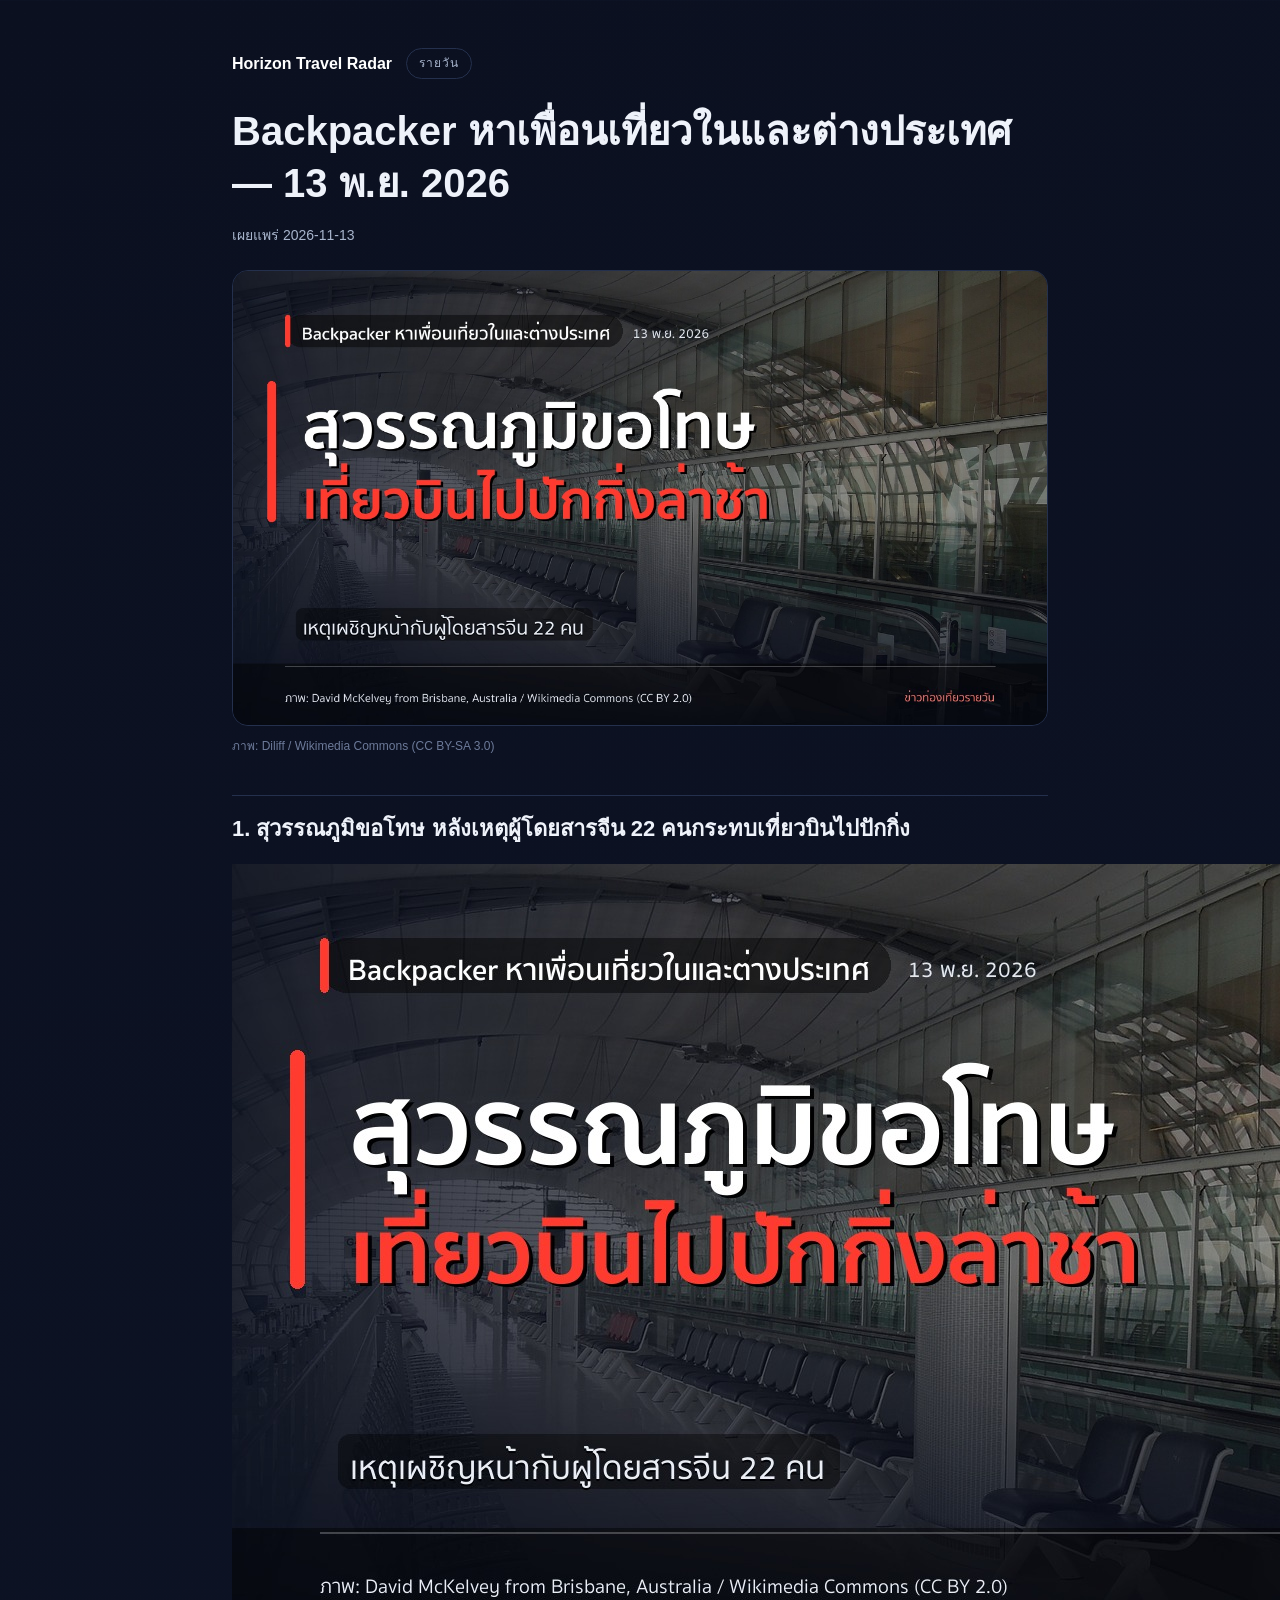
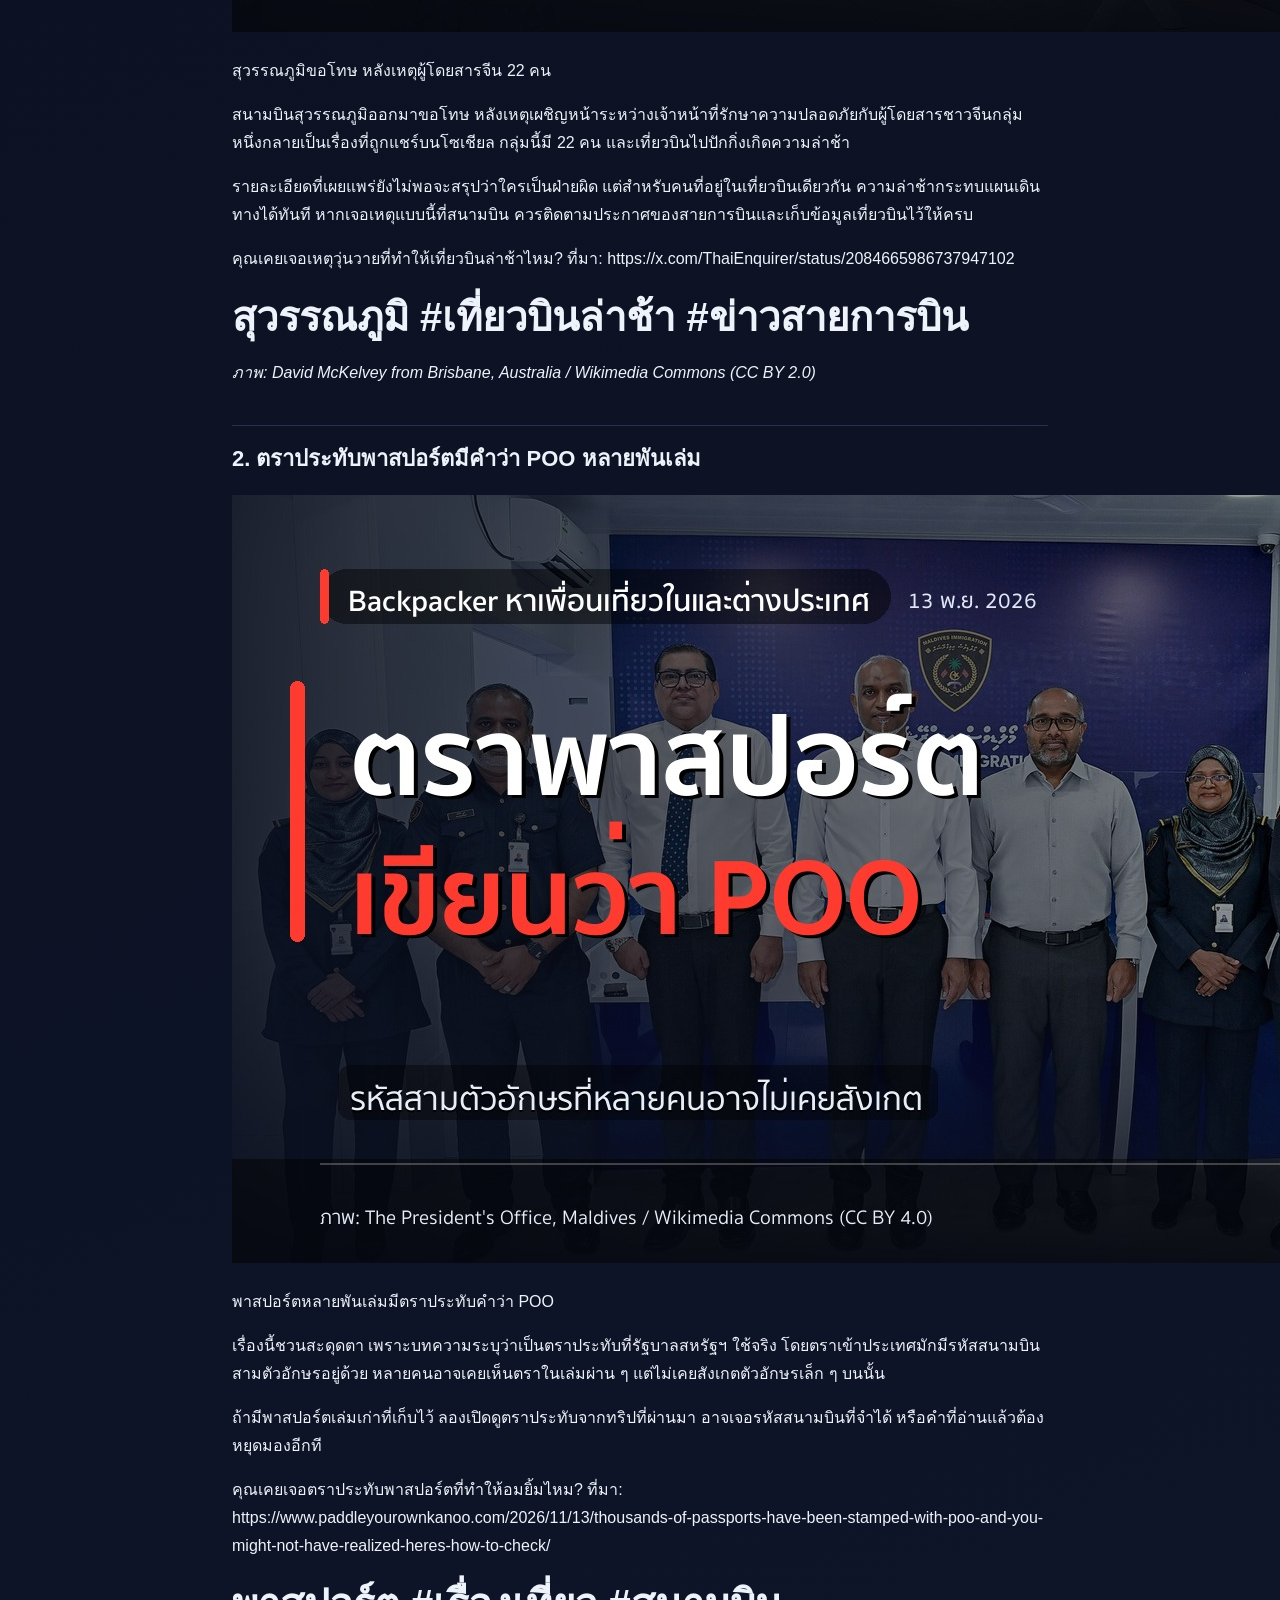
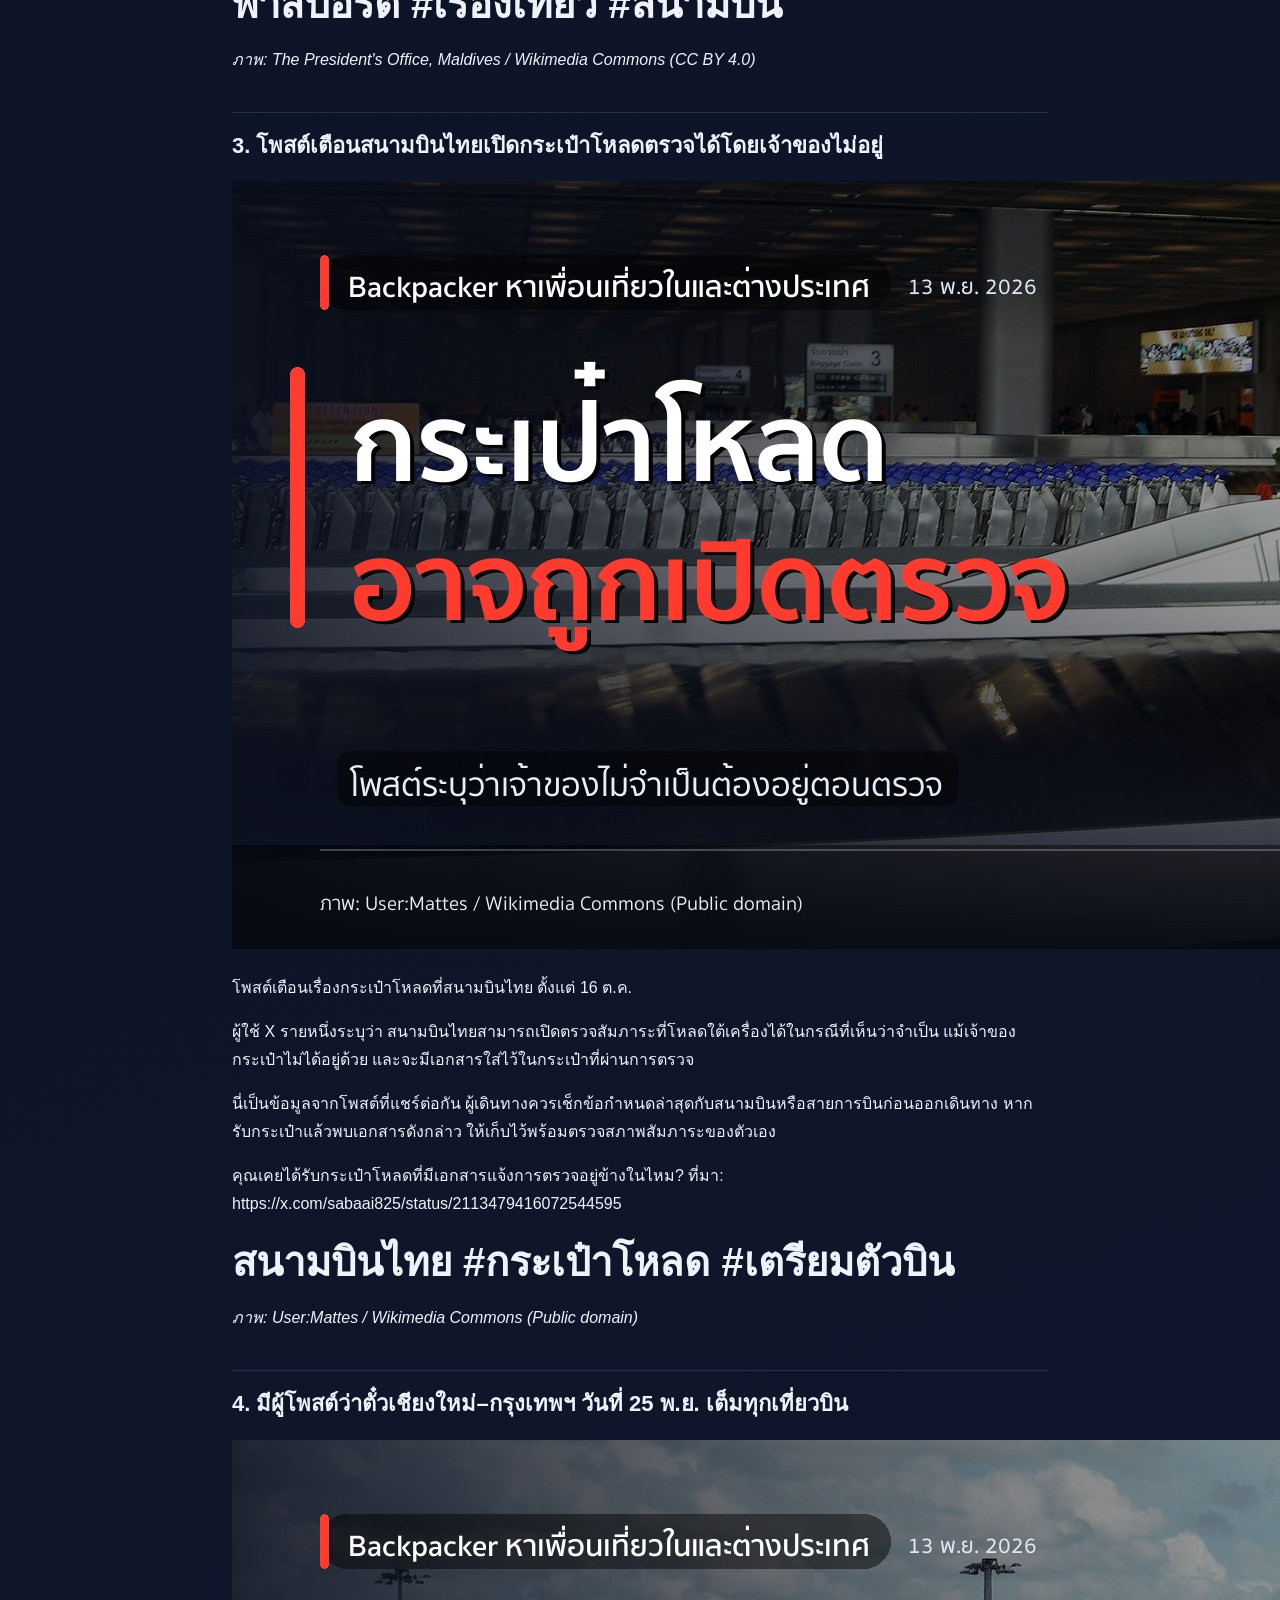
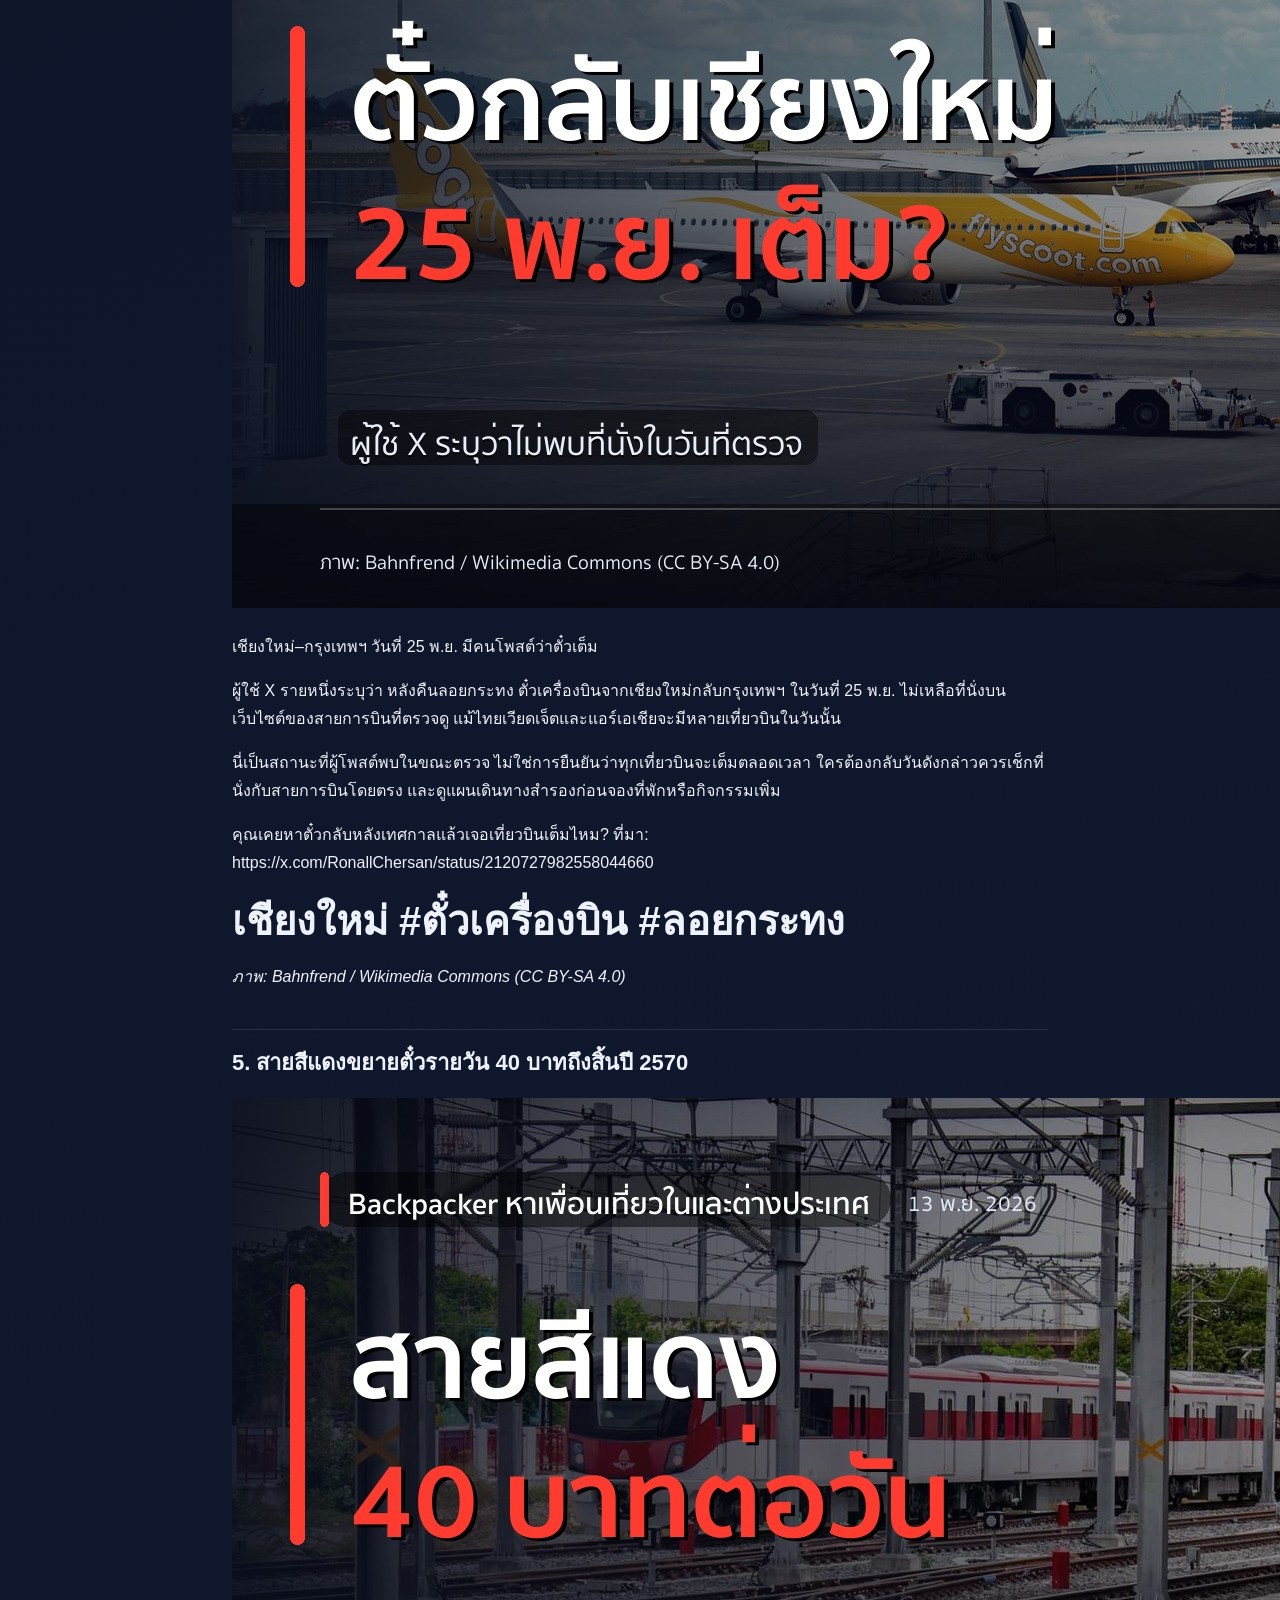
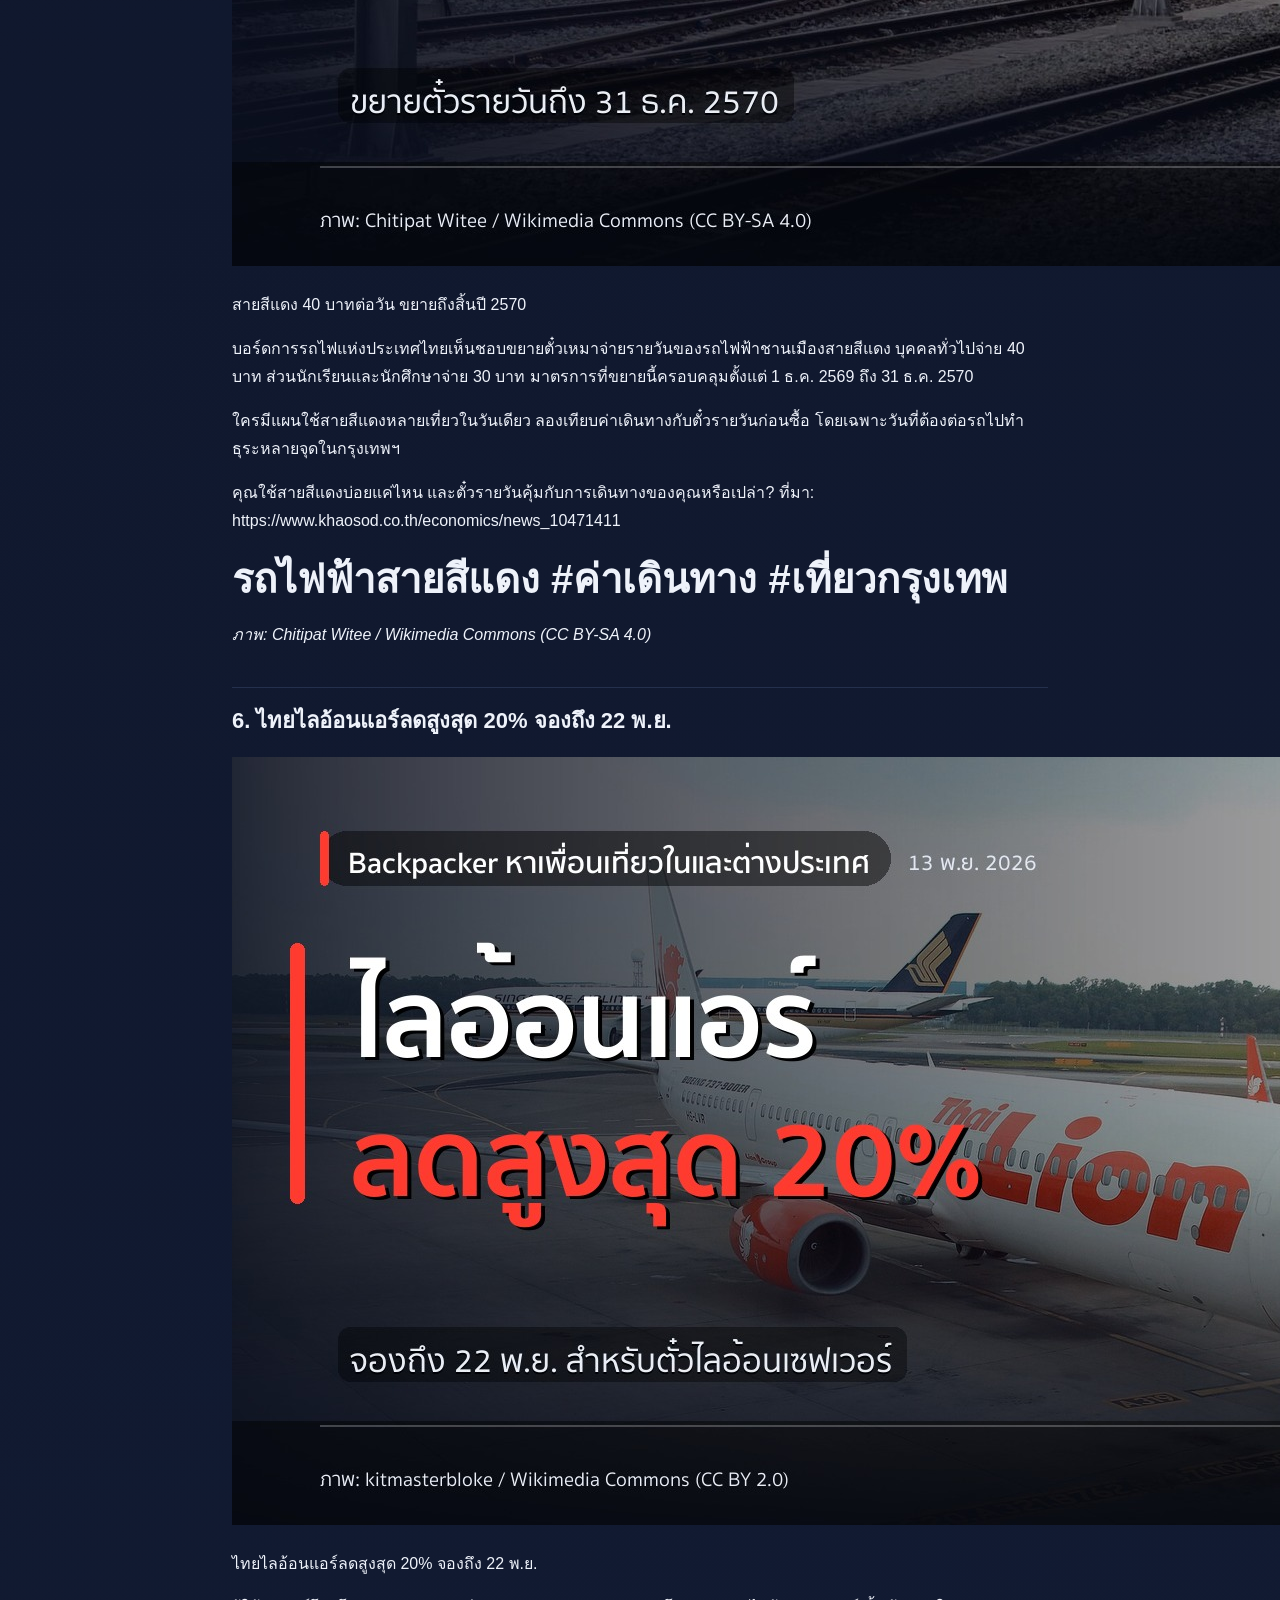
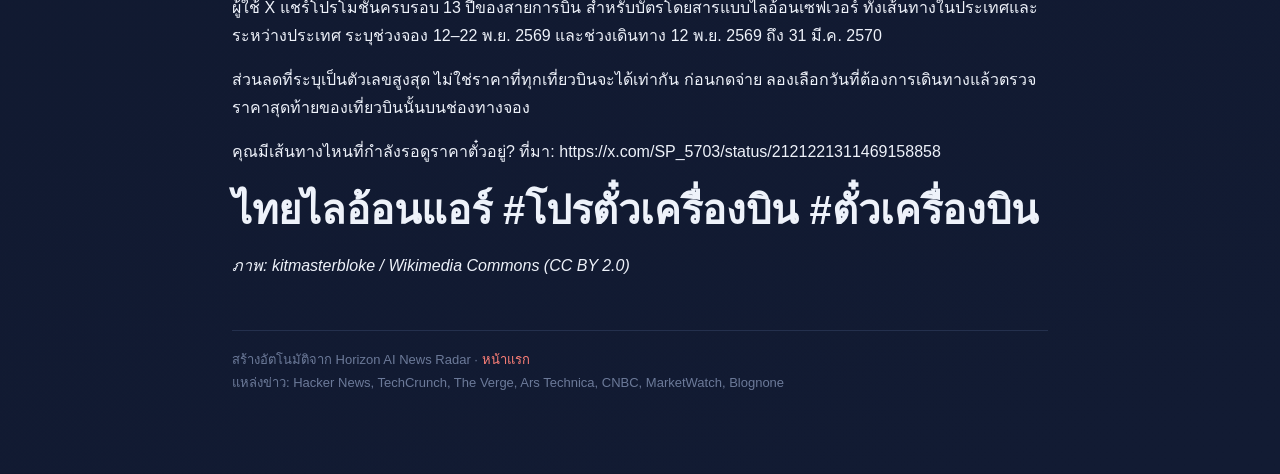
==== commit 27d15d72: "radar: 2026-11-13" ====
--- a/docs/2026-11-13.html
+++ b/docs/2026-11-13.html
@@ -16,66 +16,60 @@
 <h1>Backpacker หาเพื่อนเที่ยวในและต่างประเทศ — 13 พ.ย. 2026</h1>
 <p class="meta">เผยแพร่ 2026-11-13</p>
 <img class="cover" src="img/cover-2026-11-13.jpg" alt="ภาพปกข่าว 2026-11-13"><p class="credit">ภาพ: Diliff / Wikimedia Commons (CC BY-SA 3.0)</p>
-<article><h2>1. ผู้โดยสารร้อง เที่ยวบินไห่หนานเลื่อน 4 วัน แต่ไฟลต์ต่อไม่ขยับ</h2>
+<article><h2>1. สุวรรณภูมิขอโทษ หลังเหตุผู้โดยสารจีน 22 คนกระทบเที่ยวบินไปปักกิ่ง</h2>
 <p><img alt="cover" src="img/post-1-cover-2026-11-13.jpg" /></p>
-<p>ผู้โดยสารร้อง เที่ยวบินไห่หนานเลื่อน 4 วัน แต่ไฟลต์ต่อไม่ขยับ</p>
-<p>ผู้โดยสารรายหนึ่งเล่าว่า เที่ยวบินขากลับระหว่างเซี่ยงไฮ้กับยุโรปถูกเลื่อนออกไป 4 วัน แต่เที่ยวบินต่อเครื่องในแผนการเดินทางเดียวกันไม่ได้ถูกปรับตาม จนเจ้าตัวระบุว่าติดอยู่ในเมืองที่ต้องต่อเครื่อง</p>
-<p>เขาบอกด้วยว่าพยายามติดต่อสายการบินผ่านช่องทางออนไลน์ และผ่านไป 60 วันแล้วยังไม่ได้ข้อยุติ ทั้งหมดนี้เป็นคำบอกเล่าของผู้โดยสารรายนั้น</p>
-<p>ถ้าได้รับแจ้งเปลี่ยนเวลาเที่ยวบิน อย่าดูแค่ไฟลต์แรก ควรเปิดดูทุกช่วงของการเดินทางและขอคำยืนยันแผนใหม่จากสายการบินไว้</p>
-<p>ใครเคยเจอไฟลต์แรกเปลี่ยน แต่ไฟลต์ต่อยังเป็นเวลาเดิมบ้าง?
-ที่มา: https://www.reddit.com/r/travel/comments/1xv80fn/trapped_for_4_days_flight_changes_no/</p>
-<h1>เที่ยวบินเลื่อน #ต่อเครื่อง #ไห่หนานแอร์ไลน์ส</h1>
-<p><em>ภาพ: Marek Ślusarczyk (Tupungato) Photo portfolio / Wikimedia Commons (CC BY 3.0)</em></p>
-<h2>2. ต่อเครื่องเองที่สุวรรณภูมิ เหลือเวลาแค่ชั่วโมงเดียวถ้าไฟลต์แรกช้า</h2>
+<p>สุวรรณภูมิขอโทษ หลังเหตุผู้โดยสารจีน 22 คน</p>
+<p>สนามบินสุวรรณภูมิออกมาขอโทษ หลังเหตุเผชิญหน้าระหว่างเจ้าหน้าที่รักษาความปลอดภัยกับผู้โดยสารชาวจีนกลุ่มหนึ่งกลายเป็นเรื่องที่ถูกแชร์บนโซเชียล กลุ่มนี้มี 22 คน และเที่ยวบินไปปักกิ่งเกิดความล่าช้า</p>
+<p>รายละเอียดที่เผยแพร่ยังไม่พอจะสรุปว่าใครเป็นฝ่ายผิด แต่สำหรับคนที่อยู่ในเที่ยวบินเดียวกัน ความล่าช้ากระทบแผนเดินทางได้ทันที หากเจอเหตุแบบนี้ที่สนามบิน ควรติดตามประกาศของสายการบินและเก็บข้อมูลเที่ยวบินไว้ให้ครบ</p>
+<p>คุณเคยเจอเหตุวุ่นวายที่ทำให้เที่ยวบินล่าช้าไหม?
+ที่มา: https://x.com/ThaiEnquirer/status/2084665986737947102</p>
+<h1>สุวรรณภูมิ #เที่ยวบินล่าช้า #ข่าวสายการบิน</h1>
+<p><em>ภาพ: David McKelvey from Brisbane, Australia / Wikimedia Commons (CC BY 2.0)</em></p>
+<h2>2. ตราประทับพาสปอร์ตมีคำว่า POO หลายพันเล่ม</h2>
 <p><img alt="cover" src="img/post-2-cover-2026-11-13.jpg" /></p>
-<p>ต่อเครื่องเองที่สุวรรณภูมิ เหลือเวลาแค่ชั่วโมงเดียวถ้าไฟลต์แรกช้า</p>
-<p>นักเดินทางรายหนึ่งจองเที่ยวบินเชียงรายเข้าสุวรรณภูมิกับไทยเวียตเจ็ท ตามกำหนดถึง 21.30 น. แล้วจะต่อเที่ยวบินของ ANA ที่ออก 00.10 น. เขาเรียกแผนนี้ว่าเป็นการต่อเครื่องเอง</p>
-<p>เจ้าตัวไปดูประวัติเที่ยวบินแล้วพบว่ามีครั้งหนึ่งเครื่องถึง 22.58 น. จึงกังวลว่าถ้าวันเดินทางลงราว 23.00 น. จะจัดการขั้นตอนก่อนขึ้นไฟลต์ถัดไปทันหรือไม่</p>
-<p>ใครจองตั๋วแยกเพื่อต่อเครื่อง ควรดูเวลาที่ต้องใช้จริงตั้งแต่เครื่องลงจนถึงขั้นตอนของไฟลต์ถัดไปก่อนตัดสินใจ</p>
-<p>คุณเคยต่อเครื่องเองที่สุวรรณภูมิด้วยเวลาประมาณนี้ไหม?
-ที่มา: https://www.reddit.com/r/ThailandTourism/comments/1xv3o8u/self_transfer_at_bkk/</p>
-<h1>สุวรรณภูมิ #ต่อเครื่องเอง #เชียงราย</h1>
-<p><em>ภาพ: David McKelvey from Brisbane, Australia / Wikimedia Commons (CC BY 2.0)</em></p>
-<h2>3. เปิดพาสปอร์ตแล้วเจอคำว่า POO บนตราประทับ</h2>
+<p>พาสปอร์ตหลายพันเล่มมีตราประทับคำว่า POO</p>
+<p>เรื่องนี้ชวนสะดุดตา เพราะบทความระบุว่าเป็นตราประทับที่รัฐบาลสหรัฐฯ ใช้จริง โดยตราเข้าประเทศมักมีรหัสสนามบินสามตัวอักษรอยู่ด้วย หลายคนอาจเคยเห็นตราในเล่มผ่าน ๆ แต่ไม่เคยสังเกตตัวอักษรเล็ก ๆ บนนั้น</p>
+<p>ถ้ามีพาสปอร์ตเล่มเก่าที่เก็บไว้ ลองเปิดดูตราประทับจากทริปที่ผ่านมา อาจเจอรหัสสนามบินที่จำได้ หรือคำที่อ่านแล้วต้องหยุดมองอีกที</p>
+<p>คุณเคยเจอตราประทับพาสปอร์ตที่ทำให้อมยิ้มไหม?
+ที่มา: https://www.paddleyourownkanoo.com/2026/11/13/thousands-of-passports-have-been-stamped-with-poo-and-you-might-not-have-realized-heres-how-to-check/</p>
+<h1>พาสปอร์ต #เรื่องเที่ยว #สนามบิน</h1>
+<p><em>ภาพ: The President's Office, Maldives / Wikimedia Commons (CC BY 4.0)</em></p>
+<h2>3. โพสต์เตือนสนามบินไทยเปิดกระเป๋าโหลดตรวจได้โดยเจ้าของไม่อยู่</h2>
 <p><img alt="cover" src="img/post-3-cover-2026-11-13.jpg" /></p>
-<p>เปิดพาสปอร์ตแล้วเจอคำว่า POO บนตราประทับ</p>
-<p>บทความหนึ่งชวนคนเดินทางกลับไปดูหน้าพาสปอร์ต เพราะมีพาสปอร์ตหลายพันเล่มที่ถูกประทับคำว่า “POO” โดยหน่วยงานของสหรัฐฯ หลายคนอาจผ่านตาคำนี้มาแล้วโดยไม่ทันสังเกต</p>
-<p>เรื่องนี้ชวนให้นึกว่าตราประทับไม่ได้มีแค่วันที่เดินทาง บางดวงยังมีรหัสสนามบินสามตัวอยู่ด้วย พอเห็นตัวอักษรแปลกตาในเล่ม จึงอย่าเพิ่งตีความจากคำที่เห็นอย่างเดียว</p>
-<p>ลองเปิดดูตราประทับเก่า ๆ ก่อนเดินทางครั้งหน้า และหากสงสัยว่ารายการใดหมายถึงอะไร ให้ตรวจสอบกับหน่วยงานที่ออกตรานั้น</p>
-<p>คุณเคยเจอคำหรือรหัสแปลก ๆ บนตราประทับพาสปอร์ตไหม?
-ที่มา: https://www.paddleyourownkanoo.com/2026/11/13/thousands-of-passports-have-been-stamped-with-poo-and-you-might-not-have-realized-heres-how-to-check/</p>
-<h1>พาสปอร์ต #ตราประทับ #เรื่องเล่านักเดินทาง</h1>
-<p><em>ภาพ: The President's Office, Maldives / Wikimedia Commons (CC BY 4.0)</em></p>
-<h2>4. บินลอนดอน–กรุงเทพฯ ทั้งครอบครัว เจอตั๋วต่างกัน 1,800 ปอนด์</h2>
+<p>โพสต์เตือนเรื่องกระเป๋าโหลดที่สนามบินไทย ตั้งแต่ 16 ต.ค.</p>
+<p>ผู้ใช้ X รายหนึ่งระบุว่า สนามบินไทยสามารถเปิดตรวจสัมภาระที่โหลดใต้เครื่องได้ในกรณีที่เห็นว่าจำเป็น แม้เจ้าของกระเป๋าไม่ได้อยู่ด้วย และจะมีเอกสารใส่ไว้ในกระเป๋าที่ผ่านการตรวจ</p>
+<p>นี่เป็นข้อมูลจากโพสต์ที่แชร์ต่อกัน ผู้เดินทางควรเช็กข้อกำหนดล่าสุดกับสนามบินหรือสายการบินก่อนออกเดินทาง หากรับกระเป๋าแล้วพบเอกสารดังกล่าว ให้เก็บไว้พร้อมตรวจสภาพสัมภาระของตัวเอง</p>
+<p>คุณเคยได้รับกระเป๋าโหลดที่มีเอกสารแจ้งการตรวจอยู่ข้างในไหม?
+ที่มา: https://x.com/sabaai825/status/2113479416072544595</p>
+<h1>สนามบินไทย #กระเป๋าโหลด #เตรียมตัวบิน</h1>
+<p><em>ภาพ: User:Mattes / Wikimedia Commons (Public domain)</em></p>
+<h2>4. มีผู้โพสต์ว่าตั๋วเชียงใหม่–กรุงเทพฯ วันที่ 25 พ.ย. เต็มทุกเที่ยวบิน</h2>
 <p><img alt="cover" src="img/post-4-cover-2026-11-13.jpg" /></p>
-<p>บินลอนดอน–กรุงเทพฯ ทั้งครอบครัว เจอตั๋วต่างกัน 1,800 ปอนด์</p>
-<p>ครอบครัวหนึ่งกำลังเลือกตั๋วไปกลับจากลอนดอนมากรุงเทพฯ สำหรับผู้ใหญ่ 2 คนและเด็ก 2 คน อายุ 13 กับ 10 ปี เจ้าของโพสต์ระบุว่าตัวเลือกของเซินเจิ้นแอร์ไลน์อยู่ที่ 1,700 ปอนด์ ขณะที่ตัวเลือกของเอมิเรตส์และกาตาร์อยู่ที่ 3,500 ปอนด์</p>
-<p>ครอบครัวนี้กำลังคิดจะเลือกช่วงต่อเครื่องที่นานขึ้น เพื่อใช้โรงแรมสนามบินฟรีตามที่เข้าใจ และถามคนเคยบินว่าการเดินทางไกลกับเด็กจะเป็นอย่างไร</p>
-<p>ก่อนเลือกจากราคาตั๋ว ควรตรวจสอบเวลาเปลี่ยนเครื่องและเงื่อนไขโรงแรมของเที่ยวบินที่จองจริง</p>
-<p>ใครเคยบินเส้นทางนี้กับเด็ก ๆ แล้วมีเรื่องไหนอยากให้ครอบครัวนี้เตรียมตัว?
-ที่มา: https://www.reddit.com/r/ThailandTourism/comments/1xv6u5o/honest_opinions_return_flights_from_lon_to/</p>
-<h1>ตั๋วเครื่องบิน #ลอนดอนกรุงเทพ #ต่อเครื่อง</h1>
-<p><em>ภาพ: David McKelvey from Brisbane, Australia / Wikimedia Commons (CC BY 2.0)</em></p>
-<h2>5. รถไฟฟ้าสายสีแดง ต่อบัตรเหมาจ่ายวันละ 40 บาทถึงสิ้นปี 2570</h2>
+<p>เชียงใหม่–กรุงเทพฯ วันที่ 25 พ.ย. มีคนโพสต์ว่าตั๋วเต็ม</p>
+<p>ผู้ใช้ X รายหนึ่งระบุว่า หลังคืนลอยกระทง ตั๋วเครื่องบินจากเชียงใหม่กลับกรุงเทพฯ ในวันที่ 25 พ.ย. ไม่เหลือที่นั่งบนเว็บไซต์ของสายการบินที่ตรวจดู แม้ไทยเวียดเจ็ตและแอร์เอเชียจะมีหลายเที่ยวบินในวันนั้น</p>
+<p>นี่เป็นสถานะที่ผู้โพสต์พบในขณะตรวจ ไม่ใช่การยืนยันว่าทุกเที่ยวบินจะเต็มตลอดเวลา ใครต้องกลับวันดังกล่าวควรเช็กที่นั่งกับสายการบินโดยตรง และดูแผนเดินทางสำรองก่อนจองที่พักหรือกิจกรรมเพิ่ม</p>
+<p>คุณเคยหาตั๋วกลับหลังเทศกาลแล้วเจอเที่ยวบินเต็มไหม?
+ที่มา: https://x.com/RonallChersan/status/2120727982558044660</p>
+<h1>เชียงใหม่ #ตั๋วเครื่องบิน #ลอยกระทง</h1>
+<p><em>ภาพ: Bahnfrend / Wikimedia Commons (CC BY-SA 4.0)</em></p>
+<h2>5. สายสีแดงขยายตั๋วรายวัน 40 บาทถึงสิ้นปี 2570</h2>
 <p><img alt="cover" src="img/post-5-cover-2026-11-13.jpg" /></p>
-<p>รถไฟฟ้าสายสีแดง ต่อบัตรเหมาจ่ายวันละ 40 บาทถึงสิ้นปี 2570</p>
-<p>บอร์ดการรถไฟแห่งประเทศไทยเห็นชอบขยายบัตรโดยสารเหมาจ่ายรายวันของรถไฟฟ้าชานเมืองสายสีแดง อัตราบุคคลทั่วไป 40 บาท และนักเรียนนักศึกษา 30 บาท</p>
-<p>มาตรการที่ขยายเพิ่มจะเริ่มวันที่ 1 ธันวาคม 2569 และสิ้นสุดวันที่ 31 ธันวาคม 2570 ตามข้อมูลในรายงานข่าว ใครมีแผนนั่งสายสีแดงหลายเที่ยวในวันเดียวจึงมีตัวเลือกค่าเดินทางให้เทียบ</p>
-<p>ก่อนซื้อ ลองนับจำนวนเที่ยวที่จะนั่งในวันนั้น แล้วเทียบกับค่าโดยสารที่ต้องจ่ายตามปกติ</p>
-<p>คุณใช้สายสีแดงบ่อยแค่ไหน และบัตรรายวันคุ้มกับการเดินทางของคุณไหม?
+<p>สายสีแดง 40 บาทต่อวัน ขยายถึงสิ้นปี 2570</p>
+<p>บอร์ดการรถไฟแห่งประเทศไทยเห็นชอบขยายตั๋วเหมาจ่ายรายวันของรถไฟฟ้าชานเมืองสายสีแดง บุคคลทั่วไปจ่าย 40 บาท ส่วนนักเรียนและนักศึกษาจ่าย 30 บาท มาตรการที่ขยายนี้ครอบคลุมตั้งแต่ 1 ธ.ค. 2569 ถึง 31 ธ.ค. 2570</p>
+<p>ใครมีแผนใช้สายสีแดงหลายเที่ยวในวันเดียว ลองเทียบค่าเดินทางกับตั๋วรายวันก่อนซื้อ โดยเฉพาะวันที่ต้องต่อรถไปทำธุระหลายจุดในกรุงเทพฯ</p>
+<p>คุณใช้สายสีแดงบ่อยแค่ไหน และตั๋วรายวันคุ้มกับการเดินทางของคุณหรือเปล่า?
 ที่มา: https://www.khaosod.co.th/economics/news_10471411</p>
-<h1>รถไฟฟ้าสายสีแดง #ค่าเดินทาง #บัตรรายวัน</h1>
+<h1>รถไฟฟ้าสายสีแดง #ค่าเดินทาง #เที่ยวกรุงเทพ</h1>
 <p><em>ภาพ: Chitipat Witee / Wikimedia Commons (CC BY-SA 4.0)</em></p>
-<h2>6. เที่ยวไทย 1 เดือน เปิดทริปด้วยภูเก็ตคืนเดียวก่อนขึ้นเรือ</h2>
+<h2>6. ไทยไลอ้อนแอร์ลดสูงสุด 20% จองถึง 22 พ.ย.</h2>
 <p><img alt="cover" src="img/post-6-cover-2026-11-13.jpg" /></p>
-<p>เที่ยวไทย 1 เดือน เปิดทริปด้วยภูเก็ตคืนเดียวก่อนขึ้นเรือ</p>
-<p>นักท่องเที่ยวคนหนึ่งแชร์แผนเดินทางในไทยกับคู่รักช่วงต้นพฤษภาคมถึงมิถุนายน และถามคนอื่นว่าแผนแน่นเกินไปหรือไม่ เพราะอีกฝ่ายเริ่มรู้สึกว่ามีจุดแวะเยอะ</p>
-<p>ช่วงต้นของแผนคือบินลงภูเก็ตพัก 1 คืน ต่อเรือไปเกาะยาวน้อย 3 คืน ไปอ่าวนางอีก 4 คืน แล้วขึ้นรถไปเขาสก 3 คืน เจ้าของโพสต์มองว่าทำได้ และบอกว่าช่วงขับรถที่นานที่สุดในแผนคือเชียงดาวไปดอยช้าง 3 ชั่วโมง</p>
-<p>ถ้าจัดทริปหลายเมือง ลองดูวันย้ายที่พักควบคู่กับจำนวนคืนที่ได้เที่ยวจริง โดยเฉพาะวันที่ต้องต่อเรือหรือรถ</p>
-<p>ถ้าเป็นคุณ จะลดจุดแวะไหนจากแผนช่วงต้นนี้ไหม?
-ที่มา: https://www.reddit.com/r/travel/comments/1xv7wri/thailand_1_month_itinerary/</p>
-<h1>เที่ยวไทย #จัดทริป #ภูเก็ต</h1>
-<p><em>ภาพ: Tom Ek / Wikimedia Commons (CC BY-SA 2.0)</em></p></article>
+<p>ไทยไลอ้อนแอร์ลดสูงสุด 20% จองถึง 22 พ.ย.</p>
+<p>ผู้ใช้ X แชร์โปรโมชันครบรอบ 13 ปีของสายการบิน สำหรับบัตรโดยสารแบบไลอ้อนเซฟเวอร์ ทั้งเส้นทางในประเทศและระหว่างประเทศ ระบุช่วงจอง 12–22 พ.ย. 2569 และช่วงเดินทาง 12 พ.ย. 2569 ถึง 31 มี.ค. 2570</p>
+<p>ส่วนลดที่ระบุเป็นตัวเลขสูงสุด ไม่ใช่ราคาที่ทุกเที่ยวบินจะได้เท่ากัน ก่อนกดจ่าย ลองเลือกวันที่ต้องการเดินทางแล้วตรวจราคาสุดท้ายของเที่ยวบินนั้นบนช่องทางจอง</p>
+<p>คุณมีเส้นทางไหนที่กำลังรอดูราคาตั๋วอยู่?
+ที่มา: https://x.com/SP_5703/status/2121221311469158858</p>
+<h1>ไทยไลอ้อนแอร์ #โปรตั๋วเครื่องบิน #ตั๋วเครื่องบิน</h1>
+<p><em>ภาพ: kitmasterbloke / Wikimedia Commons (CC BY 2.0)</em></p></article>
 <footer>
   สร้างอัตโนมัติจาก Horizon AI News Radar · <a href="https://tstevy3a.github.io/horizon-travel-radar/">หน้าแรก</a><br>
   แหล่งข่าว: Hacker News, TechCrunch, The Verge, Ars Technica, CNBC, MarketWatch, Blognone
